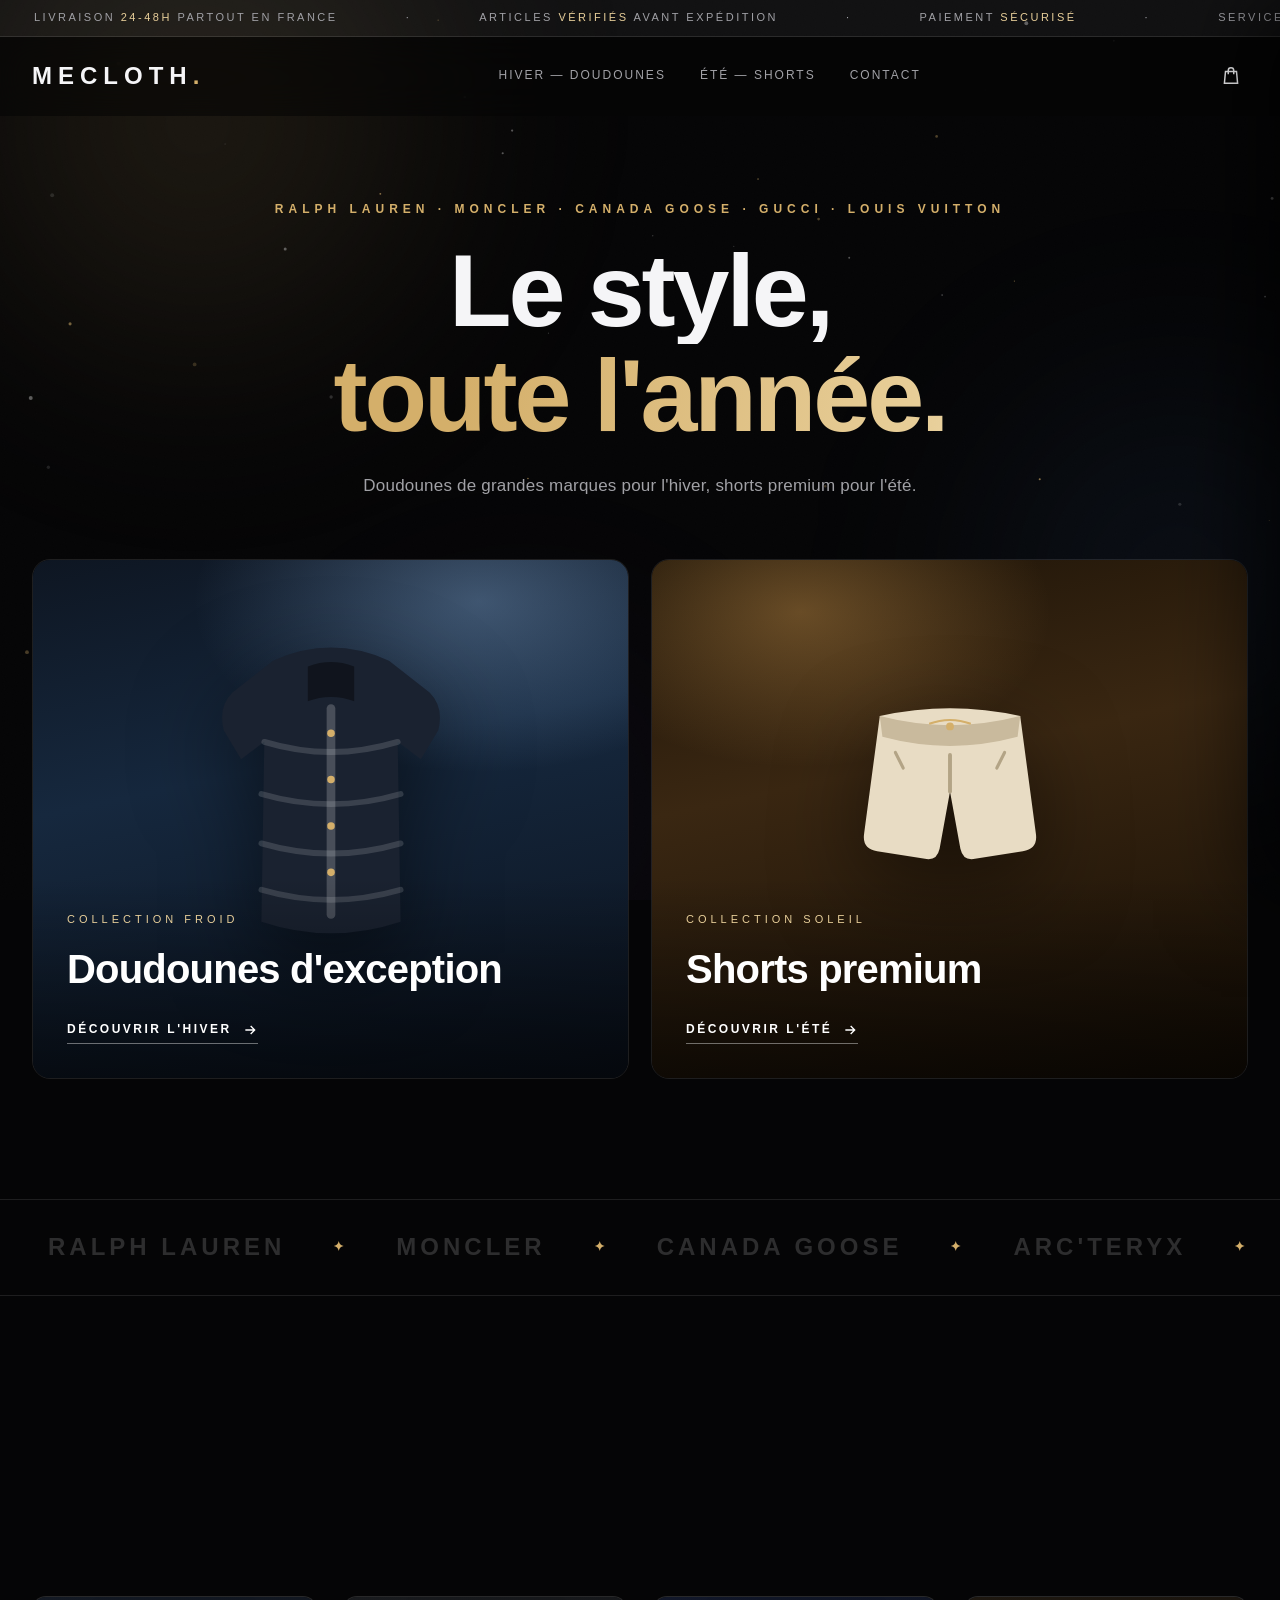
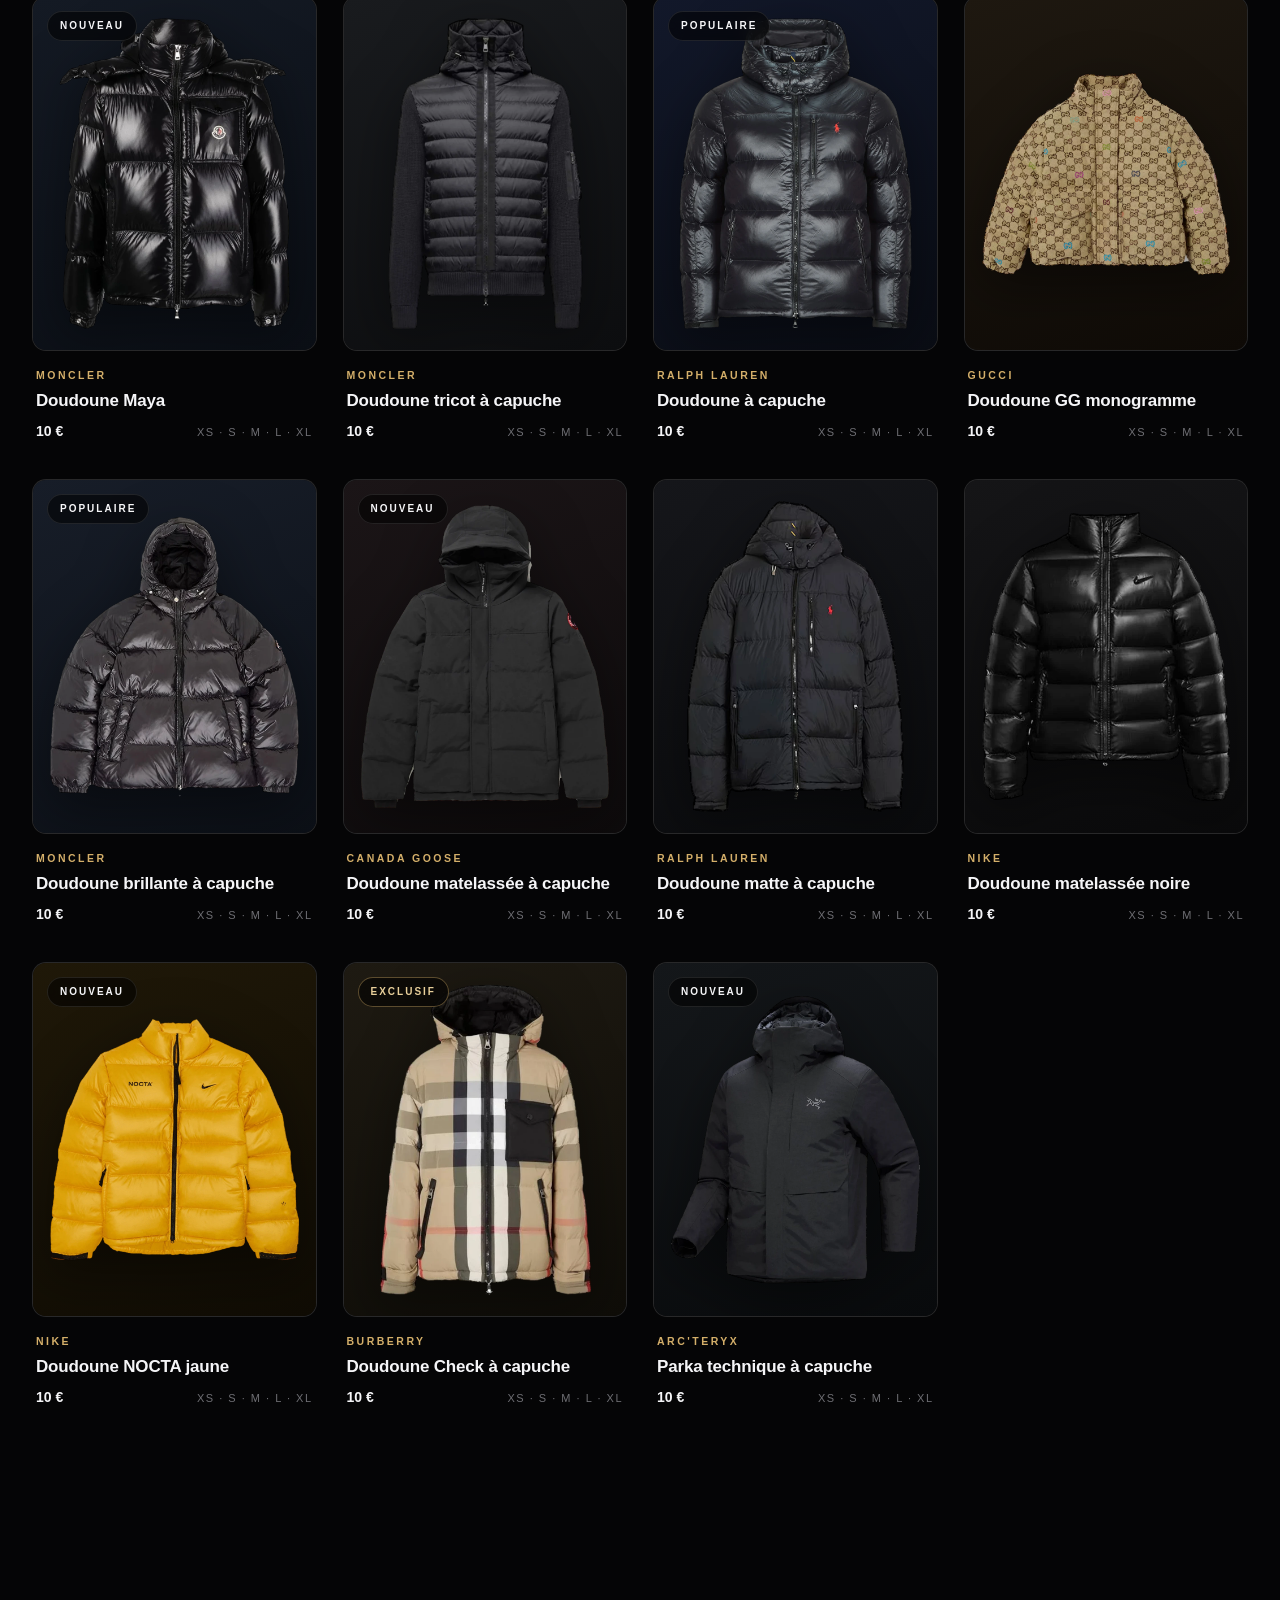
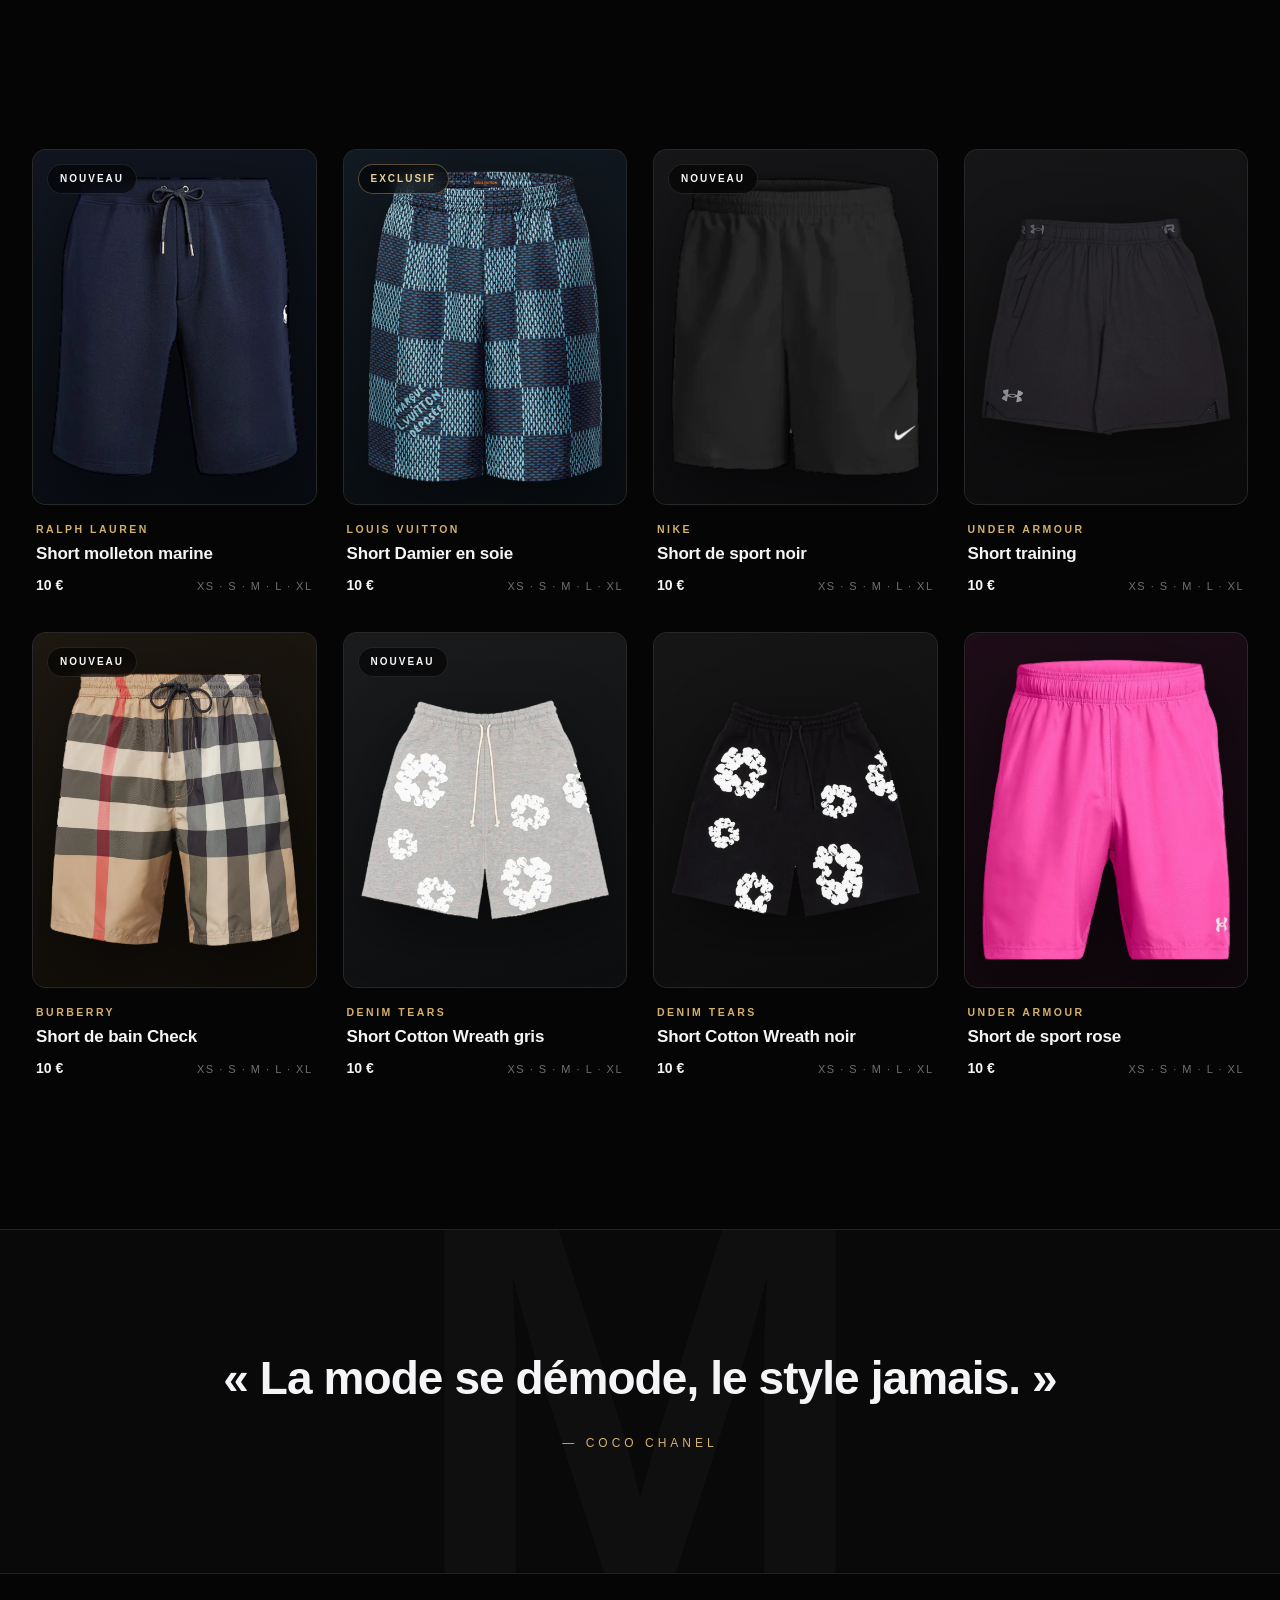
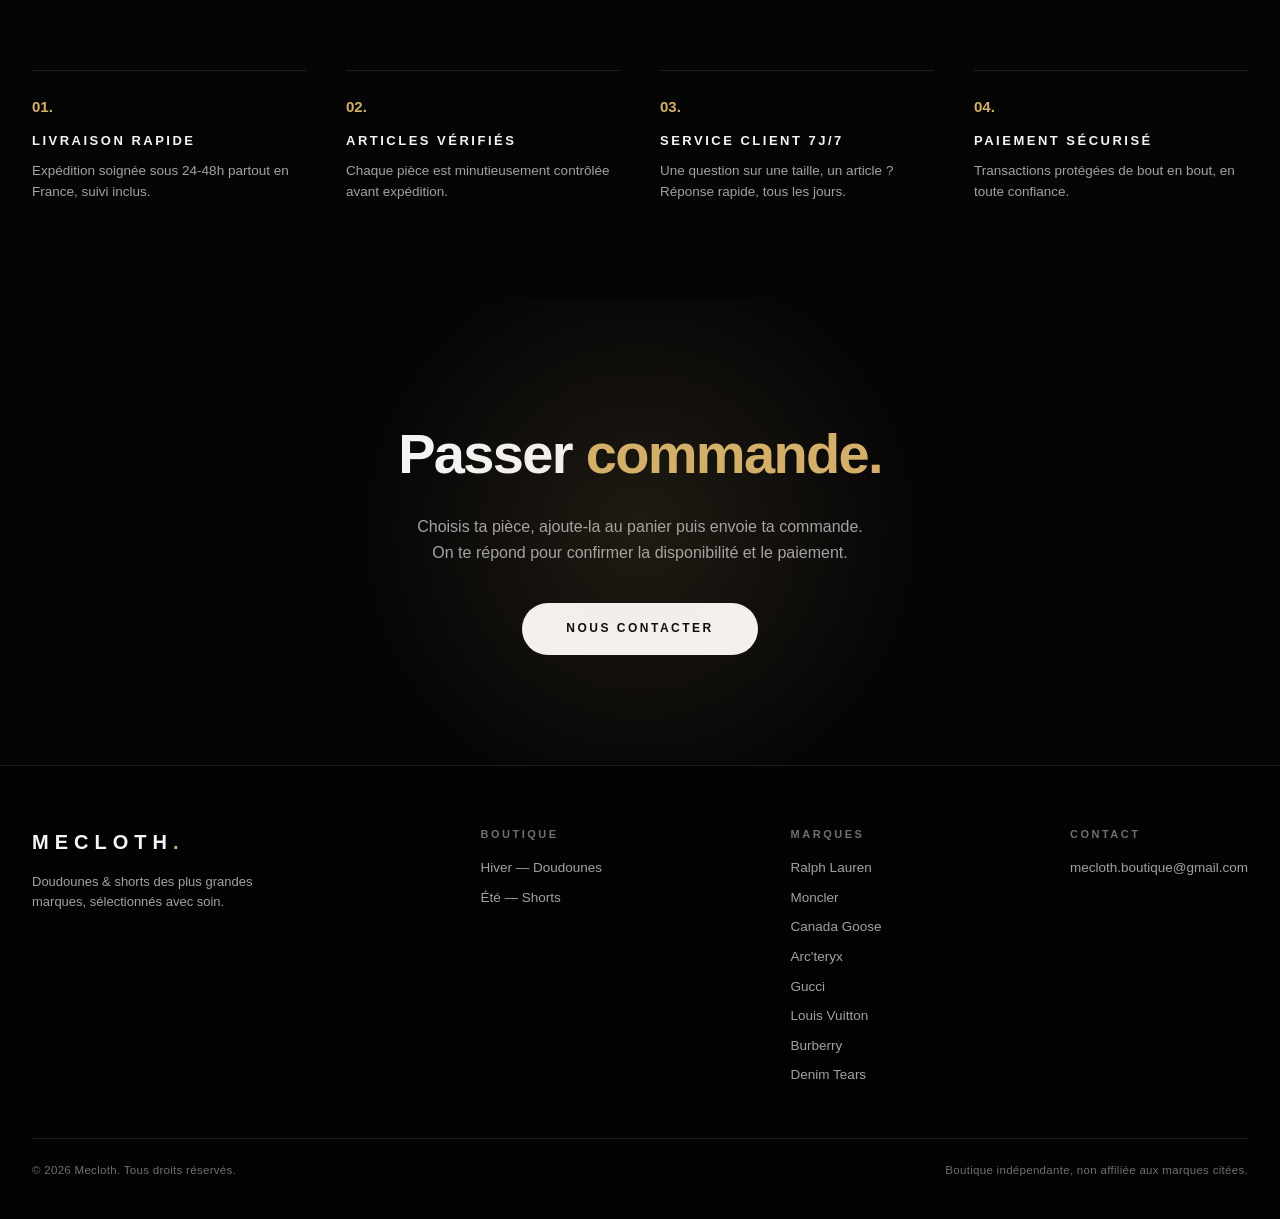
==== mecloth.html @ 47802453 "Ajoute mecloth.html : le site complet en un seul fichier Version autonome regroupant index.html, pro" ====
<!DOCTYPE html>
<html lang="fr">
<head>
<meta charset="UTF-8">
<meta name="viewport" content="width=device-width, initial-scale=1.0">
<title>MECLOTH — Doudounes &amp; Shorts de Marque</title>
<meta name="description" content="Doudounes de grandes marques pour l'hiver, shorts premium pour l'été. Pièces uniques, expédition sous 24-48h partout en France.">
<style>
:root {
  --fond: #050506;
  --carte: rgba(255,255,255,.045);
  --blanc: #f5f5f7;
  --gris: #a1a1a6;
  --gris-2: #6e6e73;
  --ligne: rgba(255,255,255,.1);
  --or: #d4af6a;
  --or-clair: #e8cf9a;
  --sans: -apple-system, BlinkMacSystemFont, 'SF Pro Display', 'SF Pro Text',
          'Helvetica Neue', 'Segoe UI', Roboto, Arial, sans-serif;
  --transition: cubic-bezier(.22,.61,.36,1);
}
* { margin: 0; padding: 0; box-sizing: border-box; }
html { scroll-behavior: smooth; }
body {
  font-family: var(--sans);
  background: var(--fond);
  color: var(--blanc);
  line-height: 1.6;
  overflow-x: hidden;
  -webkit-font-smoothing: antialiased;
}
::selection { background: var(--or); color: #000; }
img, svg { display: block; max-width: 100%; }
button { font-family: inherit; cursor: pointer; }

/* ============ FOND ANIMÉ ============ */
.fond-anime { position: fixed; inset: 0; z-index: 0; pointer-events: none; overflow: hidden; }
.orbe { position: absolute; border-radius: 50%; filter: blur(110px); opacity: .55; will-change: transform; }
.orbe-1 {
  width: 55vw; height: 55vw;
  background: radial-gradient(circle, rgba(212,175,106,.32), transparent 65%);
  top: -18vw; left: -12vw;
  animation: derive-1 26s ease-in-out infinite alternate;
}
.orbe-2 {
  width: 48vw; height: 48vw;
  background: radial-gradient(circle, rgba(106,165,255,.20), transparent 65%);
  top: 30%; right: -16vw;
  animation: derive-2 32s ease-in-out infinite alternate;
}
.orbe-3 {
  width: 42vw; height: 42vw;
  background: radial-gradient(circle, rgba(180,120,255,.15), transparent 65%);
  bottom: -14vw; left: 20%;
  animation: derive-3 38s ease-in-out infinite alternate;
}
@keyframes derive-1 { from { transform: translate(0,0) scale(1); }   to { transform: translate(14vw, 10vh) scale(1.18); } }
@keyframes derive-2 { from { transform: translate(0,0) scale(1.1); } to { transform: translate(-12vw,-12vh) scale(.92); } }
@keyframes derive-3 { from { transform: translate(0,0) scale(.95); } to { transform: translate(10vw,-10vh) scale(1.15); } }
#particules { position: absolute; inset: 0; width: 100%; height: 100%; }
.grain {
  position: fixed; inset: 0; z-index: 1; pointer-events: none; opacity: .5;
  background-image: url("data:image/svg+xml,%3Csvg xmlns='http://www.w3.org/2000/svg' width='120' height='120'%3E%3Cfilter id='n'%3E%3CfeTurbulence type='fractalNoise' baseFrequency='0.9' numOctaves='2'/%3E%3CfeColorMatrix values='0 0 0 0 1 0 0 0 0 1 0 0 0 0 1 0 0 0 0.03 0'/%3E%3C/filter%3E%3Crect width='120' height='120' filter='url(%23n)'/%3E%3C/svg%3E");
}
main, header, footer, .bandeau, .menu-mobile { position: relative; z-index: 2; }

/* ============ REVEAL ============ */
.reveal { opacity: 0; transform: translateY(36px); transition: opacity .9s var(--transition), transform .9s var(--transition); }
.reveal.visible { opacity: 1; transform: none; }
.reveal-delai-1 { transition-delay: .1s; }
.reveal-delai-2 { transition-delay: .2s; }
.reveal-delai-3 { transition-delay: .3s; }

/* ============ BANDEAU ============ */
.bandeau {
  background: rgba(255,255,255,.05); border-bottom: 1px solid var(--ligne);
  color: var(--gris); overflow: hidden; font-size: 11px;
  letter-spacing: 2.5px; text-transform: uppercase; padding: 9px 0;
}
.bandeau-piste { display: flex; width: max-content; animation: defile 28s linear infinite; }
.bandeau-piste span { padding: 0 34px; white-space: nowrap; }
.bandeau-piste span b { color: var(--or-clair); font-weight: 500; }
@keyframes defile { to { transform: translateX(-50%); } }

/* ============ HEADER ============ */
header {
  position: sticky; top: 0; z-index: 200;
  background: rgba(5,5,6,.6);
  backdrop-filter: blur(18px) saturate(1.4);
  -webkit-backdrop-filter: blur(18px) saturate(1.4);
  border-bottom: 1px solid transparent; transition: border-color .3s;
}
header.scrolle { border-color: var(--ligne); }
.header-inner {
  max-width: 1360px; margin: 0 auto; padding: 20px 32px;
  display: flex; align-items: center; justify-content: space-between; gap: 24px;
}
.logo {
  font-size: 24px; font-weight: 700; letter-spacing: 6px;
  text-transform: uppercase; text-decoration: none; color: var(--blanc);
}
.logo em { color: var(--or); font-style: normal; }
nav.principal { display: flex; gap: 34px; }
nav.principal a {
  text-decoration: none; color: var(--gris); font-size: 12px; font-weight: 500;
  letter-spacing: 2px; text-transform: uppercase; position: relative;
  padding: 4px 0; transition: color .3s;
}
nav.principal a:hover { color: var(--blanc); }
nav.principal a::after {
  content: ''; position: absolute; left: 0; bottom: 0; width: 100%; height: 1.5px;
  background: var(--or); transform: scaleX(0); transform-origin: right;
  transition: transform .35s var(--transition);
}
nav.principal a:hover::after { transform: scaleX(1); transform-origin: left; }
.header-actions { display: flex; align-items: center; gap: 18px; }
.btn-panier { background: none; border: none; position: relative; padding: 6px; display: flex; color: var(--blanc); }
.btn-panier svg { width: 22px; height: 22px; }
.badge-panier {
  position: absolute; top: -2px; right: -4px; background: var(--or); color: #000;
  font-size: 10px; font-weight: 700; min-width: 17px; height: 17px; border-radius: 50%;
  display: flex; align-items: center; justify-content: center;
  transform: scale(0); transition: transform .25s var(--transition);
}
.badge-panier.actif { transform: scale(1); }
.burger { display: none; background: none; border: none; width: 30px; height: 22px; position: relative; }
.burger span { position: absolute; left: 0; width: 100%; height: 2px; background: var(--blanc); transition: all .3s var(--transition); }
.burger span:nth-child(1) { top: 0; }
.burger span:nth-child(2) { top: 10px; }
.burger span:nth-child(3) { top: 20px; }
body.menu-ouvert .burger span:nth-child(1) { top: 10px; transform: rotate(45deg); }
body.menu-ouvert .burger span:nth-child(2) { opacity: 0; }
body.menu-ouvert .burger span:nth-child(3) { top: 10px; transform: rotate(-45deg); }

.menu-mobile {
  position: fixed; inset: 0; background: rgba(5,5,6,.96); backdrop-filter: blur(20px);
  z-index: 190; display: flex; flex-direction: column; align-items: center;
  justify-content: center; gap: 38px; opacity: 0; pointer-events: none; transition: opacity .35s;
}
body.menu-ouvert .menu-mobile { opacity: 1; pointer-events: auto; }
.menu-mobile a { font-size: 30px; font-weight: 700; letter-spacing: -.5px; text-decoration: none; color: var(--blanc); text-align: center; }
.menu-mobile a em {
  color: var(--or); font-style: normal; font-size: 12px; font-weight: 500;
  letter-spacing: 3px; text-transform: uppercase; display: block; margin-bottom: 6px;
}

/* ============ HERO ============ */
.hero { max-width: 1360px; margin: 0 auto; padding: 84px 32px 30px; }
.hero-titres { text-align: center; margin-bottom: 60px; }
.sur-titre { font-size: 12px; letter-spacing: 5px; text-transform: uppercase; color: var(--or); font-weight: 600; margin-bottom: 20px; }
.hero h1 { font-size: clamp(46px, 8vw, 104px); font-weight: 700; line-height: 1.02; letter-spacing: -.03em; }
.hero h1 .ligne { display: block; overflow: hidden; }
.hero h1 .ligne > span { display: inline-block; transform: translateY(110%); animation: monte 1s var(--transition) forwards; }
.hero h1 .ligne:nth-child(2) > span { animation-delay: .15s; }
.hero h1 i {
  font-style: normal;
  background: linear-gradient(100deg, var(--or) 10%, var(--or-clair) 45%, #fff 70%, var(--or) 95%);
  background-size: 220% auto; -webkit-background-clip: text; background-clip: text;
  color: transparent; animation: brillance 6s linear infinite;
}
@keyframes brillance { to { background-position: 220% center; } }
@keyframes monte { to { transform: none; } }
.hero-sous { margin-top: 24px; color: var(--gris); font-size: 17px; font-weight: 300; letter-spacing: .2px; }

.duo { display: grid; grid-template-columns: 1fr 1fr; gap: 22px; }
.panneau {
  position: relative; border-radius: 18px; overflow: hidden; min-height: 520px;
  display: flex; align-items: flex-end; text-decoration: none; isolation: isolate;
  border: 1px solid var(--ligne); cursor: pointer;
}
.panneau .fond { position: absolute; inset: 0; z-index: -1; transition: transform 1.1s var(--transition); }
.panneau:hover .fond { transform: scale(1.055); }
.panneau-hiver .fond {
  background: radial-gradient(ellipse 80% 55% at 75% 8%, rgba(150,190,235,.34), transparent 60%),
              linear-gradient(168deg, #0e1622 0%, #16283e 40%, #0a111c 100%);
}
.panneau-ete .fond {
  background: radial-gradient(ellipse 70% 50% at 25% 10%, rgba(255,190,100,.30), transparent 60%),
              linear-gradient(168deg, #1e1408 0%, #3a2712 40%, #140d05 100%);
}
.panneau-contenu { width: 100%; padding: 34px; background: linear-gradient(transparent, rgba(0,0,0,.55)); color: #fff; }
.panneau-contenu .saison-tag { font-size: 11px; letter-spacing: 4px; text-transform: uppercase; color: var(--or-clair); }
.panneau-contenu h2 { font-size: clamp(26px, 3.2vw, 40px); font-weight: 700; letter-spacing: -.02em; margin: 8px 0 14px; }
.panneau-contenu .lien {
  display: inline-flex; align-items: center; gap: 10px; font-size: 12px;
  letter-spacing: 2.5px; text-transform: uppercase; font-weight: 600;
  border-bottom: 1px solid rgba(255,255,255,.4); padding-bottom: 4px;
}
.panneau-contenu .lien svg { width: 16px; height: 16px; transition: transform .3s; }
.panneau:hover .lien svg { transform: translateX(6px); }
.visuel-panneau {
  position: absolute; top: 50%; left: 50%; transform: translate(-50%, -58%);
  width: min(60%, 290px); z-index: -1;
  filter: drop-shadow(0 30px 44px rgba(0,0,0,.5));
  transition: transform .9s var(--transition);
  animation: flotte 6s ease-in-out infinite alternate;
}
@keyframes flotte { from { margin-top: -8px; } to { margin-top: 8px; } }
.panneau:hover .visuel-panneau { transform: translate(-50%, -62%) rotate(-2deg); }

/* ============ MARQUEE ============ */
.marquee { border-top: 1px solid var(--ligne); border-bottom: 1px solid var(--ligne); margin: 90px 0 0; padding: 28px 0; overflow: hidden; }
.marquee-piste { display: flex; width: max-content; align-items: center; animation: defile 32s linear infinite; }
.marquee-piste span {
  font-size: 24px; font-weight: 600; letter-spacing: 4px; text-transform: uppercase;
  color: rgba(255,255,255,.16); padding: 0 48px; white-space: nowrap; transition: color .3s;
}
.marquee-piste:hover { animation-play-state: paused; }
.marquee-piste span:hover { color: var(--blanc); }
.marquee-piste .point { color: var(--or); padding: 0; font-size: 13px; }

/* ============ SECTIONS PRODUITS ============ */
section.boutique { max-width: 1360px; margin: 0 auto; padding: 100px 32px 40px; }
.entete-section { display: flex; align-items: flex-end; justify-content: space-between; flex-wrap: wrap; gap: 18px; margin-bottom: 20px; }
.entete-section .num { font-size: 12px; letter-spacing: 4px; color: var(--or); font-weight: 600; text-transform: uppercase; display: block; margin-bottom: 12px; }
.entete-section h2 { font-size: clamp(34px, 4.8vw, 60px); font-weight: 700; letter-spacing: -.03em; line-height: 1.05; }
.entete-section h2 i { font-style: normal; color: var(--or); }
.entete-section p { color: var(--gris); font-weight: 300; max-width: 380px; }

.filtres { display: flex; flex-wrap: wrap; gap: 8px; margin: 32px 0 40px; }
.filtres button {
  font-size: 11px; font-weight: 500; letter-spacing: 2px; text-transform: uppercase;
  padding: 10px 22px; background: transparent; border: 1px solid var(--ligne);
  border-radius: 100px; color: var(--gris); transition: all .25s var(--transition);
}
.filtres button:hover { border-color: rgba(255,255,255,.4); color: var(--blanc); }
.filtres button.actif { background: var(--blanc); border-color: var(--blanc); color: #000; }

.grille { display: grid; grid-template-columns: repeat(auto-fill, minmax(270px, 1fr)); gap: 36px 26px; }
.carte { opacity: 0; transform: translateY(28px); animation: apparait .7s var(--transition) forwards; }
@keyframes apparait { to { opacity: 1; transform: none; } }
.carte a { text-decoration: none; color: inherit; }
.carte-photo {
  position: relative; aspect-ratio: 4 / 5; border-radius: 14px; overflow: hidden;
  cursor: pointer; border: 1px solid var(--ligne); background: var(--carte);
  transition: border-color .3s, box-shadow .3s; display: block;
}
.carte:hover .carte-photo { border-color: rgba(212,175,106,.45); box-shadow: 0 24px 60px rgba(0,0,0,.5), 0 0 40px rgba(212,175,106,.07); }
.carte-photo .visuel { position: absolute; inset: 0; display: flex; align-items: center; justify-content: center; transition: transform .8s var(--transition); }
.carte:hover .carte-photo .visuel { transform: scale(1.06); }
.carte-photo .visuel svg { width: 58%; filter: drop-shadow(0 18px 30px rgba(0,0,0,.45)); }
.carte-photo img { position: absolute; inset: 0; width: 100%; height: 100%; object-fit: contain; filter: drop-shadow(0 18px 30px rgba(0,0,0,.45)); }
.badge {
  position: absolute; top: 14px; left: 14px; z-index: 2;
  background: rgba(0,0,0,.55); backdrop-filter: blur(8px); color: var(--blanc);
  font-size: 10px; font-weight: 600; letter-spacing: 2px; text-transform: uppercase;
  padding: 6px 12px; border-radius: 100px; border: 1px solid var(--ligne);
}
.badge.or { color: var(--or-clair); border-color: rgba(212,175,106,.4); }
.carte-ajout {
  position: absolute; left: 14px; right: 14px; bottom: 14px; z-index: 2; padding: 13px;
  background: rgba(245,245,247,.94); color: #000; border: none; border-radius: 10px;
  font-size: 11px; font-weight: 600; letter-spacing: 2px; text-transform: uppercase;
  opacity: 0; transform: translateY(10px); transition: all .35s var(--transition);
  backdrop-filter: blur(6px);
  /* Invisible = non cliquable, sinon il intercepte les clics destines a la photo. */
  pointer-events: none;
}
.carte:hover .carte-ajout { opacity: 1; transform: none; pointer-events: auto; }
.carte-ajout:hover { background: var(--or); }
.carte-infos { padding: 16px 4px 0; }
.carte-marque { font-size: 10.5px; font-weight: 600; letter-spacing: 2.5px; text-transform: uppercase; color: var(--or); }
.carte-nom { font-size: 17px; font-weight: 600; letter-spacing: -.01em; margin-top: 3px; }
.carte-bas { display: flex; align-items: baseline; justify-content: space-between; margin-top: 6px; }
.carte-prix { font-size: 14px; font-weight: 600; }
.carte-prix .demande { font-weight: 400; color: var(--gris); font-size: 12.5px; }
.carte-tailles { font-size: 11px; color: var(--gris-2); letter-spacing: 1.5px; }

/* ============ CITATION ============ */
.citation {
  margin-top: 110px; padding: 120px 32px; text-align: center; position: relative;
  overflow: hidden; border-top: 1px solid var(--ligne); border-bottom: 1px solid var(--ligne);
  background: rgba(255,255,255,.02);
}
.citation::before {
  content: 'M'; position: absolute; font-size: 560px; font-weight: 700; line-height: 1;
  color: rgba(255,255,255,.025); top: 50%; left: 50%; transform: translate(-50%, -50%); pointer-events: none;
}
.citation blockquote { font-size: clamp(26px, 4vw, 46px); font-weight: 600; letter-spacing: -.02em; max-width: 860px; margin: 0 auto; line-height: 1.25; }
.citation .auteur { margin-top: 26px; font-size: 12px; letter-spacing: 4px; text-transform: uppercase; color: var(--or); }

/* ============ AVANTAGES ============ */
.avantages { max-width: 1360px; margin: 0 auto; padding: 96px 32px; display: grid; grid-template-columns: repeat(auto-fit, minmax(230px, 1fr)); gap: 40px; }
.avantage { border-top: 1px solid var(--ligne); padding-top: 24px; }
.avantage .num { color: var(--or); font-size: 15px; font-weight: 600; }
.avantage h3 { font-size: 13px; font-weight: 600; letter-spacing: 2.5px; text-transform: uppercase; margin: 12px 0 8px; }
.avantage p { font-size: 13.5px; color: var(--gris); font-weight: 300; }

/* ============ CONTACT ============ */
.contact { padding: 110px 32px; text-align: center; position: relative; overflow: hidden; }
.contact::before {
  content: ''; position: absolute; width: 640px; height: 640px; border-radius: 50%;
  background: radial-gradient(circle, rgba(212,175,106,.13), transparent 65%);
  top: 50%; left: 50%; transform: translate(-50%, -50%); pointer-events: none;
}
.contact h2 { font-size: clamp(32px, 4.6vw, 56px); font-weight: 700; letter-spacing: -.03em; }
.contact h2 i { font-style: normal; color: var(--or); }
.contact p { color: var(--gris); margin: 16px auto 38px; max-width: 460px; font-weight: 300; }
.btn {
  display: inline-block; padding: 16px 44px; font-size: 12px; font-weight: 600;
  letter-spacing: 2.5px; text-transform: uppercase; text-decoration: none;
  border: none; border-radius: 100px; background: var(--blanc); color: #000;
  transition: all .3s var(--transition); cursor: pointer;
}
.btn:hover { background: var(--or); transform: translateY(-2px); box-shadow: 0 14px 34px rgba(212,175,106,.25); }

/* ============ FOOTER ============ */
footer { border-top: 1px solid var(--ligne); padding: 60px 32px 40px; background: rgba(0,0,0,.35); }
.footer-inner { max-width: 1360px; margin: 0 auto; display: flex; flex-wrap: wrap; justify-content: space-between; gap: 30px; align-items: flex-start; }
.footer-inner .logo { font-size: 20px; }
.footer-col h4 { font-size: 11px; letter-spacing: 2.5px; text-transform: uppercase; color: var(--gris-2); margin-bottom: 14px; font-weight: 600; }
.footer-col a { display: block; color: var(--gris); text-decoration: none; font-size: 13.5px; margin-bottom: 8px; font-weight: 300; transition: color .25s; cursor: pointer; }
.footer-col a:hover { color: var(--or-clair); }
.footer-bas {
  max-width: 1360px; margin: 44px auto 0; padding-top: 22px; border-top: 1px solid var(--ligne);
  display: flex; flex-wrap: wrap; justify-content: space-between; gap: 10px;
  font-size: 11.5px; color: var(--gris-2); letter-spacing: .3px;
}

/* ============ PANIER ============ */
.voile { position: fixed; inset: 0; background: rgba(0,0,0,.6); z-index: 400; opacity: 0; pointer-events: none; transition: opacity .35s; }
body.panier-ouvert .voile { opacity: 1; pointer-events: auto; }
.panier {
  position: fixed; top: 0; right: 0; width: min(420px, 100vw); height: 100%;
  background: #0c0c0e; border-left: 1px solid var(--ligne); z-index: 401;
  display: flex; flex-direction: column; transform: translateX(100%);
  transition: transform .45s var(--transition); box-shadow: -30px 0 80px rgba(0,0,0,.6);
}
body.panier-ouvert .panier { transform: none; }
.panier-tete { display: flex; align-items: center; justify-content: space-between; padding: 24px 26px; border-bottom: 1px solid var(--ligne); }
.panier-tete h3 { font-size: 20px; font-weight: 700; letter-spacing: -.01em; }
.panier-tete button { background: none; border: none; font-size: 26px; line-height: 1; color: var(--gris); }
.panier-corps { flex: 1; overflow-y: auto; padding: 20px 26px; }
.panier-vide { text-align: center; color: var(--gris); padding: 60px 0; font-weight: 300; }
.ligne-panier { display: flex; gap: 14px; padding: 14px 0; border-bottom: 1px solid var(--ligne); }
.ligne-panier .mini { width: 64px; height: 80px; border-radius: 8px; flex-shrink: 0; display: flex; align-items: center; justify-content: center; overflow: hidden; border: 1px solid var(--ligne); }
.ligne-panier .mini svg { width: 60%; }
.ligne-panier .mini img { width: 100%; height: 100%; object-fit: contain; }
.ligne-panier .det { flex: 1; }
.ligne-panier .det .m { font-size: 10px; letter-spacing: 2px; text-transform: uppercase; color: var(--or); font-weight: 600; }
.ligne-panier .det .n { font-size: 14.5px; font-weight: 600; }
.ligne-panier .det .p { font-size: 13px; margin-top: 4px; color: var(--gris); }
.ligne-panier .det .t { font-size: 11.5px; color: var(--gris-2); margin-top: 2px; letter-spacing: .5px; }
.ligne-panier .suppr { background: none; border: none; color: var(--gris-2); font-size: 18px; align-self: flex-start; }
.ligne-panier .suppr:hover { color: var(--blanc); }
.panier-pied { border-top: 1px solid var(--ligne); padding: 20px 26px 26px; }
.panier-total { display: flex; justify-content: space-between; font-size: 14px; font-weight: 600; margin-bottom: 6px; }
.panier-note { font-size: 11.5px; color: var(--gris-2); margin-bottom: 16px; }
.panier-pied .btn { width: 100%; text-align: center; border-radius: 12px; }

.toast {
  position: fixed; bottom: 28px; left: 50%; transform: translate(-50%, 80px);
  background: var(--blanc); color: #000; font-size: 12.5px; font-weight: 500;
  letter-spacing: .5px; padding: 13px 26px; border-radius: 100px; z-index: 500;
  opacity: 0; transition: all .4s var(--transition); pointer-events: none;
  box-shadow: 0 16px 44px rgba(0,0,0,.5);
}
.toast.actif { opacity: 1; transform: translate(-50%, 0); }

.haut {
  position: fixed; bottom: 26px; right: 26px; width: 46px; height: 46px; border-radius: 50%;
  background: rgba(255,255,255,.06); border: 1px solid var(--ligne); backdrop-filter: blur(10px);
  color: var(--blanc); z-index: 150; display: flex; align-items: center; justify-content: center;
  opacity: 0; pointer-events: none; transition: all .3s;
}
.haut.actif { opacity: 1; pointer-events: auto; }
.haut:hover { background: var(--blanc); color: #000; }
.haut svg { width: 18px; height: 18px; }

/* ============ FICHE PRODUIT ============ */
.fiche { max-width: 1360px; margin: 0 auto; padding: 40px 32px 80px; }
.fil { font-size: 12px; letter-spacing: 1px; color: var(--gris-2); margin-bottom: 34px; }
.fil a { color: var(--gris); text-decoration: none; transition: color .25s; cursor: pointer; }
.fil a:hover { color: var(--or-clair); }
.fil .sep { padding: 0 10px; color: var(--gris-2); }
.fiche-grille { display: grid; grid-template-columns: minmax(0, 1.05fr) minmax(0, 1fr); gap: 64px; align-items: start; }
.galerie { position: sticky; top: 110px; }
.image-principale { position: relative; aspect-ratio: 4 / 5; border-radius: 18px; overflow: hidden; border: 1px solid var(--ligne); background: var(--carte); }
.image-principale .visuel { position: absolute; inset: 0; display: flex; align-items: center; justify-content: center; }
.image-principale .visuel svg { width: 56%; filter: drop-shadow(0 24px 44px rgba(0,0,0,.5)); animation: flotte 6s ease-in-out infinite alternate; }
.image-principale img { position: absolute; inset: 0; width: 100%; height: 100%; object-fit: contain; filter: drop-shadow(0 24px 44px rgba(0,0,0,.5)); }
.image-principale .badge { top: 18px; left: 18px; }

.fiche-infos .marque-fiche { font-size: 12px; font-weight: 600; letter-spacing: 3px; text-transform: uppercase; color: var(--or); }
.fiche-infos h1 { font-size: clamp(30px, 4vw, 46px); font-weight: 700; letter-spacing: -.02em; line-height: 1.1; margin: 8px 0 14px; }
.prix-fiche { font-size: 22px; font-weight: 600; }
.prix-fiche .demande { font-size: 16px; font-weight: 400; color: var(--gris); }
.fiche-desc { color: var(--gris); font-weight: 300; font-size: 15px; margin: 22px 0 30px; max-width: 480px; }
.choix-titre { display: flex; justify-content: space-between; align-items: baseline; font-size: 12px; font-weight: 600; letter-spacing: 2px; text-transform: uppercase; margin-bottom: 12px; }
.choix-titre .valeur { color: var(--gris); font-weight: 400; letter-spacing: .5px; text-transform: none; }
.tailles-pills { display: flex; flex-wrap: wrap; gap: 10px; margin-bottom: 28px; }
.tailles-pills button {
  min-width: 52px; padding: 12px 16px; background: transparent; border: 1px solid var(--ligne);
  border-radius: 12px; color: var(--gris); font-size: 13px; font-weight: 600;
  transition: all .25s var(--transition);
}
.tailles-pills button:hover { border-color: rgba(255,255,255,.45); color: var(--blanc); }
.tailles-pills button.actif { background: var(--blanc); border-color: var(--blanc); color: #000; }
.achat-ligne { display: flex; gap: 14px; align-items: stretch; margin-bottom: 14px; }
.btn-large {
  flex: 1; padding: 17px 20px; font-size: 12.5px; font-weight: 600; letter-spacing: 2.5px;
  text-transform: uppercase; border: none; border-radius: 14px; background: var(--blanc);
  color: #000; transition: all .3s var(--transition);
}
.btn-large:hover { background: var(--or); transform: translateY(-1px); box-shadow: 0 14px 34px rgba(212,175,106,.25); }
.btn-secondaire {
  display: block; width: 100%; text-align: center; padding: 15px 20px; font-size: 12px;
  font-weight: 600; letter-spacing: 2.5px; text-transform: uppercase; text-decoration: none;
  border: 1px solid var(--ligne); border-radius: 14px; background: transparent;
  color: var(--blanc); transition: all .3s var(--transition); cursor: pointer;
}
.btn-secondaire:hover { border-color: var(--or); color: var(--or-clair); }
.rassurance { list-style: none; margin: 30px 0 34px; display: grid; gap: 10px; }
.rassurance li { display: flex; align-items: center; gap: 12px; font-size: 13px; color: var(--gris); font-weight: 300; }
.rassurance svg { width: 16px; height: 16px; color: var(--or); flex-shrink: 0; }
.accordeons details { border-top: 1px solid var(--ligne); }
.accordeons details:last-child { border-bottom: 1px solid var(--ligne); }
.accordeons summary {
  list-style: none; cursor: pointer; padding: 18px 0; font-size: 12.5px; font-weight: 600;
  letter-spacing: 2px; text-transform: uppercase; display: flex; justify-content: space-between; align-items: center;
}
.accordeons summary::-webkit-details-marker { display: none; }
.accordeons summary::after { content: '+'; font-size: 18px; font-weight: 400; color: var(--gris); transition: transform .3s; }
.accordeons details[open] summary::after { transform: rotate(45deg); }
.accordeons .contenu { padding: 0 0 20px; font-size: 14px; color: var(--gris); font-weight: 300; max-width: 480px; }
.relies { margin-top: 90px; }
.relies h2 { font-size: clamp(24px, 3vw, 34px); font-weight: 700; letter-spacing: -.02em; margin-bottom: 34px; }
.relies h2 i { font-style: normal; color: var(--or); }

/* ============ VUES ============ */
.vue { display: none; }
.vue.active { display: block; }

@media (max-width: 960px) {
  .fiche-grille { grid-template-columns: 1fr; gap: 40px; }
  .galerie { position: static; }
}
@media (max-width: 860px) {
  nav.principal { display: none; }
  .burger { display: block; }
  .duo { grid-template-columns: 1fr; }
  .panneau { min-height: 380px; }
  section.boutique { padding: 64px 20px 30px; }
  .hero { padding: 50px 20px 20px; }
  .header-inner { padding: 16px 20px; }
  .avantages { padding: 60px 20px; }
  .fiche { padding: 28px 20px 60px; }
  .orbe { filter: blur(70px); }
}
@media (prefers-reduced-motion: reduce) {
  .orbe, .visuel-panneau, .bandeau-piste, .marquee-piste, .image-principale .visuel svg { animation: none !important; }
}
</style>
</head>
<body>

<!-- Fond animé -->
<div class="fond-anime" aria-hidden="true">
  <div class="orbe orbe-1"></div>
  <div class="orbe orbe-2"></div>
  <div class="orbe orbe-3"></div>
  <canvas id="particules"></canvas>
</div>
<div class="grain" aria-hidden="true"></div>

<!-- Bandeau défilant -->
<div class="bandeau">
  <div class="bandeau-piste" aria-hidden="true">
    <span>Livraison <b>24-48h</b> partout en France</span><span>·</span>
    <span>Articles <b>vérifiés</b> avant expédition</span><span>·</span>
    <span>Paiement <b>sécurisé</b></span><span>·</span>
    <span>Service client <b>7j/7</b></span><span>·</span>
    <span>Livraison <b>24-48h</b> partout en France</span><span>·</span>
    <span>Articles <b>vérifiés</b> avant expédition</span><span>·</span>
    <span>Paiement <b>sécurisé</b></span><span>·</span>
    <span>Service client <b>7j/7</b></span><span>·</span>
  </div>
</div>

<header id="header">
  <div class="header-inner">
    <a href="#" class="logo" data-vue="accueil">Mecloth<em>.</em></a>
    <nav class="principal">
      <a href="#hiver">Hiver — Doudounes</a>
      <a href="#ete">Été — Shorts</a>
      <a href="#contact">Contact</a>
    </nav>
    <div class="header-actions">
      <button class="btn-panier" id="ouvre-panier" aria-label="Panier">
        <svg viewBox="0 0 24 24" fill="none" stroke="currentColor" stroke-width="1.6">
          <path d="M6 7h12l1.2 13H4.8L6 7z"/><path d="M9 10V6a3 3 0 0 1 6 0v4"/>
        </svg>
        <span class="badge-panier" id="badge-panier">0</span>
      </button>
      <button class="burger" id="burger" aria-label="Menu"><span></span><span></span><span></span></button>
    </div>
  </div>
</header>

<div class="menu-mobile" id="menu-mobile">
  <a href="#hiver"><em>Collection froid</em>Hiver — Doudounes</a>
  <a href="#ete"><em>Collection soleil</em>Été — Shorts</a>
  <a href="#contact"><em>Une question ?</em>Contact</a>
</div>

<main>

<!-- ================= VUE ACCUEIL ================= -->
<div class="vue active" id="vue-accueil">

  <div class="hero">
    <div class="hero-titres">
      <div class="sur-titre">Ralph Lauren · Moncler · Canada Goose · Gucci · Louis Vuitton</div>
      <h1>
        <span class="ligne"><span>Le style,</span></span>
        <span class="ligne"><span><i>toute l'année.</i></span></span>
      </h1>
      <p class="hero-sous">Doudounes de grandes marques pour l'hiver, shorts premium pour l'été.</p>
    </div>

    <div class="duo">
      <a href="#hiver" class="panneau panneau-hiver reveal">
        <div class="fond"></div>
        <svg class="visuel-panneau" viewBox="0 0 200 240" xmlns="http://www.w3.org/2000/svg">
          <path d="M60 30 Q100 12 140 30 L168 52 Q178 62 174 78 L162 98 146 86 148 210 Q100 226 52 210 L54 86 38 98 26 78 Q22 62 32 52 Z" fill="#1a2230"/>
          <path d="M54 86 Q100 100 146 86 M52 122 Q100 136 148 122 M52 156 Q100 170 148 156 M52 188 Q100 202 148 188" stroke="rgba(255,255,255,.14)" stroke-width="4" fill="none" stroke-linecap="round"/>
          <path d="M84 34 Q100 28 116 34 L116 58 Q100 52 84 58 Z" fill="rgba(0,0,0,.4)"/>
          <rect x="97" y="60" width="6" height="148" rx="3" fill="rgba(255,255,255,.2)"/>
          <circle cx="100" cy="80" r="2.6" fill="#d4af6a"/><circle cx="100" cy="112" r="2.6" fill="#d4af6a"/><circle cx="100" cy="144" r="2.6" fill="#d4af6a"/><circle cx="100" cy="176" r="2.6" fill="#d4af6a"/>
        </svg>
        <div class="panneau-contenu">
          <div class="saison-tag">Collection froid</div>
          <h2>Doudounes d'exception</h2>
          <span class="lien">Découvrir l'hiver
            <svg viewBox="0 0 24 24" fill="none" stroke="currentColor" stroke-width="2"><path d="M5 12h14M13 6l6 6-6 6"/></svg>
          </span>
        </div>
      </a>

      <a href="#ete" class="panneau panneau-ete reveal reveal-delai-1">
        <div class="fond"></div>
        <svg class="visuel-panneau" viewBox="0 0 200 240" xmlns="http://www.w3.org/2000/svg" style="width:min(54%,260px)">
          <path d="M46 60 Q100 48 154 60 L166 150 Q168 162 156 164 L118 170 Q110 171 108 162 L100 118 92 162 Q90 171 82 170 L44 164 Q32 162 34 150 Z" fill="#e8dcc4"/>
          <path d="M46 60 Q100 74 154 60 L152 76 Q100 90 48 76 Z" fill="#c9ba9d"/>
          <path d="M100 90 L100 118" stroke="#b3a486" stroke-width="3" stroke-linecap="round"/>
          <path d="M58 88 L64 100 M142 88 L136 100" stroke="#b3a486" stroke-width="2.4" stroke-linecap="round"/>
          <circle cx="100" cy="68" r="3" fill="#d4af6a"/>
          <path d="M84 66 Q100 60 116 66" stroke="#d4af6a" stroke-width="1.6" fill="none"/>
        </svg>
        <div class="panneau-contenu">
          <div class="saison-tag">Collection soleil</div>
          <h2>Shorts premium</h2>
          <span class="lien">Découvrir l'été
            <svg viewBox="0 0 24 24" fill="none" stroke="currentColor" stroke-width="2"><path d="M5 12h14M13 6l6 6-6 6"/></svg>
          </span>
        </div>
      </a>
    </div>
  </div>

  <div class="marquee">
    <div class="marquee-piste" aria-hidden="true">
      <span>Ralph Lauren</span><span class="point">✦</span>
      <span>Moncler</span><span class="point">✦</span>
      <span>Canada Goose</span><span class="point">✦</span>
      <span>Arc'teryx</span><span class="point">✦</span>
      <span>Gucci</span><span class="point">✦</span>
      <span>Louis Vuitton</span><span class="point">✦</span>
      <span>Burberry</span><span class="point">✦</span>
      <span>Denim Tears</span><span class="point">✦</span>
      <span>Nike</span><span class="point">✦</span>
      <span>Under Armour</span><span class="point">✦</span>
      <span>Ralph Lauren</span><span class="point">✦</span>
      <span>Moncler</span><span class="point">✦</span>
      <span>Canada Goose</span><span class="point">✦</span>
      <span>Arc'teryx</span><span class="point">✦</span>
      <span>Gucci</span><span class="point">✦</span>
      <span>Louis Vuitton</span><span class="point">✦</span>
      <span>Burberry</span><span class="point">✦</span>
      <span>Denim Tears</span><span class="point">✦</span>
      <span>Nike</span><span class="point">✦</span>
      <span>Under Armour</span><span class="point">✦</span>
    </div>
  </div>

  <section class="boutique" id="hiver">
    <div class="entete-section reveal">
      <div>
        <span class="num">01 — Collection froid</span>
        <h2>Hiver, <i>doudounes.</i></h2>
      </div>
      <p>Une sélection pointue de doudounes et vestes matelassées des plus grandes maisons.</p>
    </div>
    <div class="filtres reveal" data-saison="hiver"></div>
    <div class="grille" id="grille-hiver"></div>
  </section>

  <section class="boutique" id="ete">
    <div class="entete-section reveal">
      <div>
        <span class="num">02 — Collection soleil</span>
        <h2>Été, <i>shorts.</i></h2>
      </div>
      <p>Shorts molleton, sport et maillots premium pour la belle saison.</p>
    </div>
    <div class="filtres reveal" data-saison="ete"></div>
    <div class="grille" id="grille-ete"></div>
  </section>

  <div class="citation reveal">
    <blockquote>« La mode se démode, le style jamais. »</blockquote>
    <div class="auteur">— Coco Chanel</div>
  </div>

  <div class="avantages">
    <div class="avantage reveal">
      <div class="num">01.</div>
      <h3>Livraison rapide</h3>
      <p>Expédition soignée sous 24-48h partout en France, suivi inclus.</p>
    </div>
    <div class="avantage reveal reveal-delai-1">
      <div class="num">02.</div>
      <h3>Articles vérifiés</h3>
      <p>Chaque pièce est minutieusement contrôlée avant expédition.</p>
    </div>
    <div class="avantage reveal reveal-delai-2">
      <div class="num">03.</div>
      <h3>Service client 7j/7</h3>
      <p>Une question sur une taille, un article ? Réponse rapide, tous les jours.</p>
    </div>
    <div class="avantage reveal reveal-delai-3">
      <div class="num">04.</div>
      <h3>Paiement sécurisé</h3>
      <p>Transactions protégées de bout en bout, en toute confiance.</p>
    </div>
  </div>

  <section class="contact" id="contact">
    <h2 class="reveal">Passer <i>commande.</i></h2>
    <p class="reveal reveal-delai-1">Choisis ta pièce, ajoute-la au panier puis envoie ta commande. On te répond pour confirmer la disponibilité et le paiement.</p>
    <a href="mailto:mecloth.boutique@gmail.com" class="btn reveal reveal-delai-2">Nous contacter</a>
  </section>

</div>

<!-- ================= VUE FICHE PRODUIT ================= -->
<div class="vue" id="vue-produit">
  <div class="fiche" id="fiche"></div>
</div>

</main>

<footer>
  <div class="footer-inner">
    <div>
      <a href="#" class="logo" data-vue="accueil">Mecloth<em>.</em></a>
      <p style="color:var(--gris);font-size:13px;font-weight:300;max-width:260px;margin-top:14px;">
        Doudounes &amp; shorts des plus grandes marques, sélectionnés avec soin.
      </p>
    </div>
    <div class="footer-col">
      <h4>Boutique</h4>
      <a href="#hiver">Hiver — Doudounes</a>
      <a href="#ete">Été — Shorts</a>
    </div>
    <div class="footer-col">
      <h4>Marques</h4>
      <a href="#hiver">Ralph Lauren</a>
      <a href="#hiver">Moncler</a>
      <a href="#hiver">Canada Goose</a>
      <a href="#hiver">Arc'teryx</a>
      <a href="#hiver">Gucci</a>
      <a href="#ete">Louis Vuitton</a>
      <a href="#ete">Burberry</a>
      <a href="#ete">Denim Tears</a>
    </div>
    <div class="footer-col">
      <h4>Contact</h4>
      <a href="mailto:mecloth.boutique@gmail.com">mecloth.boutique@gmail.com</a>
    </div>
  </div>
  <div class="footer-bas">
    <span>© 2026 Mecloth. Tous droits réservés.</span>
    <span>Boutique indépendante, non affiliée aux marques citées.</span>
  </div>
</footer>

<!-- Panier -->
<div class="voile" id="voile"></div>
<aside class="panier" id="panier">
  <div class="panier-tete">
    <h3>Ton panier</h3>
    <button id="ferme-panier" aria-label="Fermer">×</button>
  </div>
  <div class="panier-corps" id="panier-corps"></div>
  <div class="panier-pied">
    <div class="panier-total"><span>Total</span><span id="panier-total">0 €</span></div>
    <div class="panier-note">Déstockage : pièces uniques, une seule par commande.</div>
    <a href="#" class="btn" id="commander">Envoyer ma commande</a>
  </div>
</aside>

<div class="toast" id="toast">Ajouté au panier ✓</div>

<button class="haut" id="haut" aria-label="Retour en haut">
  <svg viewBox="0 0 24 24" fill="none" stroke="currentColor" stroke-width="2"><path d="M12 19V5M5 12l7-7 7 7"/></svg>
</button>

<script>
/* =========================================================
   1. CATALOGUE — modifie tes articles ici
   prix : un nombre, ou null pour "Prix sur demande"
   photo: chemin de l'image (dossier images/), ou null pour un visuel stylisé
   ========================================================= */
var CONTACT = 'mecloth.boutique@gmail.com';

var PRODUITS = [
  /* ---------- HIVER : DOUDOUNES ---------- */
  { id: 1,  saison: 'hiver', marque: 'Moncler',       nom: 'Doudoune Maya',                 prix: 10, tailles: 'XS · S · M · L · XL', badge: 'Nouveau',   teinte: '#1a2230', fond: 'linear-gradient(160deg,#141a24,#0b0f16)', photo: 'images/moncler-maya.webp',
    desc: "L'iconique doudoune Maya de Moncler. Garnissage duvet haute qualité, finition brillante et coupe ajustée : la référence absolue pour affronter l'hiver avec style." },
  { id: 2,  saison: 'hiver', marque: 'Moncler',       nom: 'Doudoune tricot à capuche',     prix: 10, tailles: 'XS · S · M · L · XL', badge: null,        teinte: '#3d434c', fond: 'linear-gradient(160deg,#191b1e,#0d0e10)', photo: 'images/moncler-tricot.webp',
    desc: "Doudoune Moncler bi-matière : buste matelassé en duvet et manches en maille tricotée, avec capuche et poche zippée sur la manche. Le compromis parfait entre chaleur et allure." },
  { id: 3,  saison: 'hiver', marque: 'Ralph Lauren',  nom: 'Doudoune à capuche',            prix: 10, tailles: 'XS · S · M · L · XL', badge: 'Populaire', teinte: '#1d2b4f', fond: 'linear-gradient(160deg,#12182a,#0a0d15)', photo: 'images/ralph-lauren-capuche.webp',
    desc: "Doudoune à capuche Ralph Lauren avec logo poney brodé. Chaleur, confort et élégance classique américaine, idéale pour tous les jours." },
  { id: 4,  saison: 'hiver', marque: 'Gucci',         nom: 'Doudoune GG monogramme',        prix: 10, tailles: 'XS · S · M · L · XL', badge: null,        teinte: '#c4a874', fond: 'linear-gradient(160deg,#1e1810,#0f0b07)', photo: 'images/gucci-matelassee.webp',
    desc: "Doudoune Gucci en toile GG monogramme beige, rehaussée de motifs colorés dispersés. Col montant et volume généreux : la pièce statement de la maison italienne." },
  { id: 15, saison: 'hiver', marque: 'Moncler',       nom: 'Doudoune brillante à capuche',  prix: 10, tailles: 'XS · S · M · L · XL', badge: 'Populaire', teinte: '#171d28', fond: 'linear-gradient(160deg,#171d28,#0c1017)', photo: 'images/moncler-brillante.webp',
    desc: "Doudoune Moncler en nylon laqué brillant, capuche ajustable et écusson signature sur la manche. Volume généreux, duvet chaud : la pièce d'hiver qui se remarque." },
  { id: 16, saison: 'hiver', marque: 'Canada Goose',  nom: 'Doudoune matelassée à capuche', prix: 10, tailles: 'XS · S · M · L · XL', badge: 'Nouveau',   teinte: '#232326', fond: 'linear-gradient(160deg,#1b1517,#0e0b0c)', photo: 'images/canada-goose-capuche.webp',
    desc: "Doudoune Canada Goose en tissu technique mat, capuche doublée et écusson Arctic Program sur la manche. Conçue pour le grand froid, coupe sobre et intemporelle." },
  { id: 20, saison: 'hiver', marque: 'Ralph Lauren',  nom: 'Doudoune matte à capuche',      prix: 10, tailles: 'XS · S · M · L · XL', badge: null,        teinte: '#1e1e22', fond: 'linear-gradient(160deg,#15161a,#0a0b0d)', photo: 'images/ralph-lauren-doudoune-2.webp',
    desc: "Doudoune Ralph Lauren en nylon mat, capuche ajustable et poney brodé sur la poitrine. Plus sobre que la version brillante : le duvet chaud, l'allure discrète." },
  { id: 21, saison: 'hiver', marque: 'Nike',          nom: 'Doudoune matelassée noire',     prix: 10, tailles: 'XS · S · M · L · XL', badge: null,        teinte: '#1a1a1c', fond: 'linear-gradient(160deg,#151517,#0a0a0b)', photo: 'images/nike-doudoune-noire.webp',
    desc: "Doudoune Nike en nylon brillant, col montant et Swoosh brodé sur la poitrine. Coupe courte et volume marqué : une pièce sportswear qui se porte partout." },
  { id: 22, saison: 'hiver', marque: 'Nike',          nom: 'Doudoune NOCTA jaune',          prix: 10, tailles: 'XS · S · M · L · XL', badge: 'Nouveau',   teinte: '#e0a017', fond: 'linear-gradient(160deg,#1f1808,#100c04)', photo: 'images/nike-nocta-jaune.webp',
    desc: "Doudoune NOCTA × Nike dans son jaune signature, avec le logo NOCTA et le Swoosh sur la poitrine. Finitions noires contrastées aux poignets : une pièce rare et immédiatement reconnaissable." },
  { id: 23, saison: 'hiver', marque: 'Burberry',      nom: 'Doudoune Check à capuche',      prix: 10, tailles: 'XS · S · M · L · XL', badge: 'Exclusif',  teinte: '#c9b28a', fond: 'linear-gradient(160deg,#1e1a12,#0f0d08)', photo: 'images/burberry-doudoune-check.webp',
    desc: "Doudoune Burberry au motif à carreaux emblématique, capuche doublée noire et poche poitrine contrastée. Une pièce d'hiver qui affirme la signature de la maison britannique." },
  { id: 24, saison: 'hiver', marque: "Arc'teryx",     nom: 'Parka technique à capuche',     prix: 10, tailles: 'XS · S · M · L · XL', badge: 'Nouveau',   teinte: '#232629', fond: 'linear-gradient(160deg,#14171a,#090b0d)', photo: 'images/arcteryx-doudoune-noire.webp',
    desc: "Parka Arc'teryx en tissu technique déperlant, capuche ajustable et grandes poches à rabat. Conçue pour la montagne, taillée pour la ville : la référence du vêtement de performance." },

  /* ---------- ÉTÉ : SHORTS ---------- */
  { id: 7,  saison: 'ete', marque: 'Ralph Lauren',  nom: 'Short molleton marine',    prix: 10, tailles: 'XS · S · M · L · XL', badge: 'Nouveau',  teinte: '#1c2438', fond: 'linear-gradient(160deg,#111621,#080b10)', photo: 'images/ralph-lauren-short-marine.webp',
    desc: "Short en molleton Ralph Lauren bleu marine, taille élastiquée à cordon de serrage et poney brodé blanc. Confortable et intemporel, il se porte du matin au soir." },
  { id: 10, saison: 'ete', marque: 'Louis Vuitton', nom: 'Short Damier en soie',     prix: 10, tailles: 'XS · S · M · L · XL', badge: 'Exclusif', teinte: '#2e4a63', fond: 'linear-gradient(160deg,#121a22,#090d11)', photo: 'images/louis-vuitton-short.webp',
    desc: "Short Louis Vuitton en soie au motif Damier délavé, dans des tons bleu denim. Pièce exclusive de la maison, tombé fluide et finitions soignées." },
  { id: 13, saison: 'ete', marque: 'Nike',          nom: 'Short de sport noir',      prix: 10, tailles: 'XS · S · M · L · XL', badge: 'Nouveau',  teinte: '#2a2a2e', fond: 'linear-gradient(160deg,#17171a,#0b0b0d)', photo: 'images/nike-short-noir.webp',
    desc: "Short de sport Nike en tissu léger à séchage rapide, taille élastiquée et Swoosh blanc sur la jambe. L'essentiel du vestiaire sportif, en ville comme à l'entraînement." },
  { id: 14, saison: 'ete', marque: 'Under Armour',  nom: 'Short training',           prix: 10, tailles: 'XS · S · M · L · XL', badge: null,       teinte: '#2a2a2e', fond: 'linear-gradient(160deg,#161618,#0b0b0c)', photo: 'images/under-armour-training.webp',
    desc: "Short de training Under Armour en tissu léger et respirant, séchage rapide. Poches latérales et logo réfléchissant : conçu pour la performance, taillé pour l'été." },
  { id: 17, saison: 'ete', marque: 'Burberry',      nom: 'Short de bain Check',      prix: 10, tailles: 'XS · S · M · L · XL', badge: 'Nouveau',  teinte: '#c9b08a', fond: 'linear-gradient(160deg,#1d1811,#0f0c08)', photo: 'images/burberry-short-bain.webp',
    desc: "Short de bain Burberry orné du motif à carreaux emblématique de la maison. Taille élastiquée à cordon de serrage, tissu léger à séchage rapide." },
  { id: 18, saison: 'ete', marque: 'Denim Tears',   nom: 'Short Cotton Wreath gris', prix: 10, tailles: 'XS · S · M · L · XL', badge: 'Nouveau',  teinte: '#b9bcc0', fond: 'linear-gradient(160deg,#1a1b1d,#0d0e0f)', photo: 'images/denim-tears-short-gris.webp',
    desc: "Short en molleton Denim Tears gris chiné, orné des couronnes de coton signature de la marque. Cordon de serrage, coupe décontractée : une pièce streetwear forte." },
  { id: 19, saison: 'ete', marque: 'Denim Tears',   nom: 'Short Cotton Wreath noir', prix: 10, tailles: 'XS · S · M · L · XL', badge: null,       teinte: '#2a2a2c', fond: 'linear-gradient(160deg,#161617,#0b0b0c)', photo: 'images/denim-tears-short-noir.webp',
    desc: "La version noire du short molleton Denim Tears, avec les couronnes de coton en contraste. Confortable et immédiatement reconnaissable." },
  { id: 25, saison: 'ete', marque: 'Under Armour',  nom: 'Short de sport rose',      prix: 10, tailles: 'XS · S · M · L · XL', badge: null,       teinte: '#e0439b', fond: 'linear-gradient(160deg,#1e0d18,#0f070c)', photo: 'images/under-armour-short-rose.webp',
    desc: "Short Under Armour en tissu technique rose vif, léger et respirant, avec logo brodé sur la jambe. Une couleur qui ne passe pas inaperçue à l'entraînement." }
];

/* =========================================================
   2. VISUELS DE SECOURS (si une photo manque)
   ========================================================= */
function svgDoudoune(t) {
  return '<svg viewBox="0 0 200 240"><path d="M60 30 Q100 12 140 30 L168 52 Q178 62 174 78 L162 98 146 86 148 210 Q100 226 52 210 L54 86 38 98 26 78 Q22 62 32 52 Z" fill="' + t + '"/>' +
    '<path d="M54 86 Q100 100 146 86 M52 122 Q100 136 148 122 M52 156 Q100 170 148 156 M52 188 Q100 202 148 188" stroke="rgba(255,255,255,.16)" stroke-width="4" fill="none" stroke-linecap="round"/>' +
    '<path d="M84 34 Q100 28 116 34 L116 58 Q100 52 84 58 Z" fill="rgba(0,0,0,.35)"/>' +
    '<rect x="97" y="60" width="6" height="148" rx="3" fill="rgba(255,255,255,.22)"/>' +
    '<circle cx="100" cy="80" r="2.6" fill="#d4af6a"/><circle cx="100" cy="112" r="2.6" fill="#d4af6a"/><circle cx="100" cy="144" r="2.6" fill="#d4af6a"/><circle cx="100" cy="176" r="2.6" fill="#d4af6a"/></svg>';
}
function svgShort(t) {
  return '<svg viewBox="0 0 200 240"><path d="M46 70 Q100 58 154 70 L166 160 Q168 172 156 174 L118 180 Q110 181 108 172 L100 128 92 172 Q90 181 82 180 L44 174 Q32 172 34 160 Z" fill="' + t + '"/>' +
    '<path d="M46 70 Q100 84 154 70 L152 86 Q100 100 48 86 Z" fill="rgba(0,0,0,.3)"/>' +
    '<path d="M100 100 L100 128" stroke="rgba(255,255,255,.3)" stroke-width="3" stroke-linecap="round"/>' +
    '<path d="M58 98 L64 110 M142 98 L136 110" stroke="rgba(255,255,255,.3)" stroke-width="2.4" stroke-linecap="round"/>' +
    '<circle cx="100" cy="78" r="3" fill="#d4af6a"/><path d="M84 76 Q100 70 116 76" stroke="#d4af6a" stroke-width="1.6" fill="none"/></svg>';
}
function svgProduit(p) { return p.saison === 'hiver' ? svgDoudoune(p.teinte) : svgShort(p.teinte); }

/* Si l'image n'existe pas, on retombe sur le visuel stylisé */
function photoManquante(img, id) {
  var p = produitParId(id), parent = img.parentNode;
  if (!p || !parent) return;
  parent.style.background = p.fond;
  parent.innerHTML = svgProduit(p);
}
function visuelProduit(p) {
  var dedans = p.photo
    ? '<img src="' + p.photo + '" alt="' + p.marque + ' ' + p.nom + '" onerror="photoManquante(this,' + p.id + ')">'
    : svgProduit(p);
  return '<div class="visuel" style="background:' + p.fond + '">' + dedans + '</div>';
}
function prixTexte(p) { return p.prix ? p.prix + ' €' : '<span class="demande">Prix sur demande</span>'; }
function produitParId(id) { return PRODUITS.filter(function (p) { return p.id === id; })[0]; }

function carteProduit(p, i) {
  return '<div class="carte" style="animation-delay:' + (i * 70) + 'ms">' +
    '<a class="carte-photo" data-article="' + p.id + '">' +
      (p.badge ? '<span class="badge' + (p.badge === 'Exclusif' ? ' or' : '') + '">' + p.badge + '</span>' : '') +
      visuelProduit(p) +
      '<button class="carte-ajout" data-id="' + p.id + '">Ajouter au panier</button>' +
    '</a>' +
    '<a data-article="' + p.id + '"><div class="carte-infos">' +
      '<div class="carte-marque">' + p.marque + '</div>' +
      '<div class="carte-nom">' + p.nom + '</div>' +
      '<div class="carte-bas"><span class="carte-prix">' + prixTexte(p) + '</span>' +
      '<span class="carte-tailles">' + p.tailles + '</span></div>' +
    '</div></a></div>';
}

/* =========================================================
   3. GRILLES ET FILTRES
   ========================================================= */
function rendreSaison(saison) {
  var grille = document.getElementById('grille-' + saison);
  var filtres = document.querySelector('.filtres[data-saison="' + saison + '"]');
  var produits = PRODUITS.filter(function (p) { return p.saison === saison; });
  var marques = [];
  produits.forEach(function (p) { if (marques.indexOf(p.marque) === -1) marques.push(p.marque); });

  filtres.innerHTML = '<button class="actif" data-marque="tous">' + (saison === 'hiver' ? 'Toutes' : 'Tous') + '</button>' +
    marques.map(function (m) { return '<button data-marque="' + m + '">' + m + '</button>'; }).join('');

  function afficher(marque) {
    var liste = marque === 'tous' ? produits : produits.filter(function (p) { return p.marque === marque; });
    grille.innerHTML = liste.map(carteProduit).join('');
  }
  afficher('tous');

  filtres.addEventListener('click', function (e) {
    var b = e.target.closest('button');
    if (!b) return;
    filtres.querySelectorAll('button').forEach(function (x) { x.classList.remove('actif'); });
    b.classList.add('actif');
    afficher(b.dataset.marque);
  });
}
rendreSaison('hiver');
rendreSaison('ete');

/* =========================================================
   4. FICHE PRODUIT (vue dans la meme page)
   ========================================================= */
var tailleChoisie = null, produitAffiche = null;

function afficherFiche(id) {
  var p = produitParId(id);
  if (!p) { afficherAccueil(); return; }
  produitAffiche = p;

  var tailles = p.tailles.split(' · ');
  tailleChoisie = tailles[0];
  var saisonNom = p.saison === 'hiver' ? 'Hiver — Doudounes' : 'Été — Shorts';
  var badge = p.badge ? '<span class="badge' + (p.badge === 'Exclusif' ? ' or' : '') + '">' + p.badge + '</span>' : '';
  var relies = PRODUITS.filter(function (x) { return x.saison === p.saison && x.id !== p.id; }).slice(0, 4);

  document.getElementById('fiche').innerHTML =
    '<div class="fil">' +
      '<a data-vue="accueil">Accueil</a><span class="sep">/</span>' +
      '<a data-section="' + p.saison + '">' + saisonNom + '</a><span class="sep">/</span>' +
      '<span>' + p.nom + '</span>' +
    '</div>' +
    '<div class="fiche-grille">' +
      '<div class="galerie">' +
        '<div class="image-principale">' + badge + visuelProduit(p) + '</div>' +
      '</div>' +
      '<div class="fiche-infos">' +
        '<div class="marque-fiche">' + p.marque + '</div>' +
        '<h1>' + p.nom + '</h1>' +
        '<div class="prix-fiche">' + prixTexte(p) + '</div>' +
        '<p class="fiche-desc">' + p.desc + '</p>' +
        '<div class="choix-titre"><span>Taille</span><span class="valeur" id="taille-choisie">' + tailles[0] + '</span></div>' +
        '<div class="tailles-pills" id="tailles">' +
          tailles.map(function (t, i) {
            return '<button' + (i === 0 ? ' class="actif"' : '') + ' data-taille="' + t + '">' + t + '</button>';
          }).join('') +
        '</div>' +
        '<div class="achat-ligne">' +
          '<button class="btn-large" id="ajouter-fiche">Ajouter au panier</button>' +
        '</div>' +
        '<a class="btn-secondaire" id="commander-direct">Commander directement cet article</a>' +
        '<ul class="rassurance">' +
          '<li><svg viewBox="0 0 24 24" fill="none" stroke="currentColor" stroke-width="2"><path d="M12 8v5m0 3h.01M12 3l9 16H3z"/></svg>Pièce unique — une seule par commande</li>' +
          '<li><svg viewBox="0 0 24 24" fill="none" stroke="currentColor" stroke-width="2"><path d="M5 12l5 5L20 7"/></svg>Article vérifié avant expédition</li>' +
          '<li><svg viewBox="0 0 24 24" fill="none" stroke="currentColor" stroke-width="2"><path d="M5 12l5 5L20 7"/></svg>Livraison 24-48h partout en France</li>' +
          '<li><svg viewBox="0 0 24 24" fill="none" stroke="currentColor" stroke-width="2"><path d="M5 12l5 5L20 7"/></svg>Service client 7j/7</li>' +
        '</ul>' +
        '<div class="accordeons">' +
          '<details open><summary>Description</summary><div class="contenu">' + p.desc + '</div></details>' +
          '<details><summary>Détails &amp; entretien</summary><div class="contenu">Article ' + p.marque +
            ' — tailles disponibles : ' + p.tailles + '. Matières et conseils d\'entretien communiqués sur demande.</div></details>' +
          '<details><summary>Livraison &amp; retours</summary><div class="contenu">Expédition soignée sous 24-48h partout en France avec suivi. ' +
            'Une question sur ta commande ? Le service client répond 7j/7 à ' + CONTACT + '.</div></details>' +
        '</div>' +
      '</div>' +
    '</div>' +
    '<div class="relies"><h2>Tu aimeras <i>aussi.</i></h2><div class="grille">' +
      relies.map(carteProduit).join('') + '</div></div>';

  document.getElementById('vue-accueil').classList.remove('active');
  document.getElementById('vue-produit').classList.add('active');
  document.title = 'MECLOTH — ' + p.marque + ' ' + p.nom;
  window.scrollTo(0, 0);
}

function afficherAccueil(ancre) {
  document.getElementById('vue-produit').classList.remove('active');
  document.getElementById('vue-accueil').classList.add('active');
  document.title = 'MECLOTH — Doudounes & Shorts de Marque';
  produitAffiche = null;
  if (ancre) {
    var el = document.getElementById(ancre);
    if (el) { el.scrollIntoView(); return; }
  }
  window.scrollTo(0, 0);
}

/* Navigation par le hash : les liens restent partageables et le bouton
   Retour du navigateur fonctionne. */
function routerDepuisHash() {
  var h = location.hash.replace('#', '');
  if (h.indexOf('article-') === 0) {
    afficherFiche(parseInt(h.replace('article-', ''), 10));
  } else if (h === 'hiver' || h === 'ete' || h === 'contact') {
    afficherAccueil(h);
  } else {
    afficherAccueil();
  }
}
window.addEventListener('hashchange', routerDepuisHash);

/* =========================================================
   5. PANIER — une seule piece par commande (destockage)
   ========================================================= */
var MAX_ARTICLES = 1;
var panier = [];
try { panier = JSON.parse(localStorage.getItem('mecloth-panier')) || []; } catch (e) {}
panier = panier.map(function (l) { return { id: l.id, taille: l.taille || null }; }).slice(0, MAX_ARTICLES);

function sauverPanier() { localStorage.setItem('mecloth-panier', JSON.stringify(panier)); }
function lignePanier(id, taille) { return panier.filter(function (l) { return l.id === id && l.taille === taille; })[0]; }

function ajouterAuPanier(id, taille) {
  if (lignePanier(id, taille)) { toast('Cet article est déjà dans ton panier'); return false; }
  if (panier.length >= MAX_ARTICLES) { toast('Une seule pièce par commande — retire l\'article de ton panier'); return false; }
  panier.push({ id: id, taille: taille });
  majPanier();
  toast('Ajouté au panier ✓');
  return true;
}

function miniVisuel(p) {
  return p.photo
    ? '<img src="' + p.photo + '" alt="" onerror="photoManquante(this,' + p.id + ')">'
    : svgProduit(p);
}

function majPanier() {
  var corps = document.getElementById('panier-corps');
  if (!panier.length) {
    corps.innerHTML = '<div class="panier-vide">Ton panier est vide.<br>Choisis une pièce pour commander.</div>';
  } else {
    corps.innerHTML = panier.map(function (l, idx) {
      var p = produitParId(l.id);
      return '<div class="ligne-panier">' +
        '<div class="mini" style="background:' + p.fond + '">' + miniVisuel(p) + '</div>' +
        '<div class="det">' +
          '<div class="m">' + p.marque + '</div>' +
          '<div class="n">' + p.nom + '</div>' +
          '<div class="t">Taille : ' + (l.taille || 'à préciser') + '</div>' +
          '<div class="p">' + prixTexte(p) + '</div>' +
        '</div>' +
        '<button class="suppr" data-suppr="' + idx + '" aria-label="Retirer">×</button>' +
      '</div>';
    }).join('');
  }
  var total = panier.reduce(function (s, l) { return s + (produitParId(l.id).prix || 0); }, 0);
  var surDemande = panier.some(function (l) { return !produitParId(l.id).prix; });
  document.getElementById('panier-total').textContent = total + ' €' + (surDemande ? ' +' : '');

  var badge = document.getElementById('badge-panier');
  badge.textContent = panier.length;
  badge.classList.toggle('actif', panier.length > 0);
  sauverPanier();
}

var toastTimer;
function toast(msg) {
  var t = document.getElementById('toast');
  t.textContent = msg;
  t.classList.add('actif');
  clearTimeout(toastTimer);
  toastTimer = setTimeout(function () { t.classList.remove('actif'); }, 2200);
}

function ouvrePanier() { document.body.classList.add('panier-ouvert'); }
function fermePanier() { document.body.classList.remove('panier-ouvert'); }

/* =========================================================
   6. INTERACTIONS
   ========================================================= */
document.addEventListener('click', function (e) {
  /* Ajout rapide depuis une carte */
  var ajout = e.target.closest('.carte-ajout');
  if (ajout) {
    e.preventDefault(); e.stopPropagation();
    if (ajouterAuPanier(parseInt(ajout.dataset.id, 10), null)) ouvrePanier();
    return;
  }
  /* Ouverture d'une fiche produit */
  var lienArticle = e.target.closest('[data-article]');
  if (lienArticle) {
    e.preventDefault();
    location.hash = 'article-' + lienArticle.dataset.article;
    return;
  }
  /* Retour a l'accueil */
  var versAccueil = e.target.closest('[data-vue="accueil"]');
  if (versAccueil) { e.preventDefault(); location.hash = ''; afficherAccueil(); return; }
  /* Retour a une section depuis le fil d'Ariane */
  var versSection = e.target.closest('[data-section]');
  if (versSection) { e.preventDefault(); location.hash = versSection.dataset.section; return; }
  /* Retrait du panier */
  var suppr = e.target.closest('[data-suppr]');
  if (suppr) { panier.splice(parseInt(suppr.dataset.suppr, 10), 1); majPanier(); return; }
  /* Choix de taille sur la fiche */
  var pastille = e.target.closest('#tailles button');
  if (pastille) {
    document.querySelectorAll('#tailles button').forEach(function (x) { x.classList.remove('actif'); });
    pastille.classList.add('actif');
    tailleChoisie = pastille.dataset.taille;
    document.getElementById('taille-choisie').textContent = tailleChoisie;
    return;
  }
  /* Ajouter au panier depuis la fiche */
  if (e.target.closest('#ajouter-fiche')) {
    if (produitAffiche) { ajouterAuPanier(produitAffiche.id, tailleChoisie); ouvrePanier(); }
    return;
  }
  /* Commander directement cet article */
  if (e.target.closest('#commander-direct')) {
    e.preventDefault();
    if (!produitAffiche) return;
    var p = produitAffiche;
    var sujet = encodeURIComponent('Commande — ' + p.marque + ' ' + p.nom);
    var corps = encodeURIComponent('Bonjour,\r\n\r\nJe souhaite commander :\r\n- ' + p.marque + ' — ' + p.nom +
      ' | Taille : ' + tailleChoisie + (p.prix ? ' (' + p.prix + ' €)' : ' (prix sur demande)') +
      '\r\n\r\nMerci !');
    window.location.href = 'mailto:' + CONTACT + '?subject=' + sujet + '&body=' + corps;
    return;
  }
});

/* Envoi de la commande depuis le panier */
document.getElementById('commander').addEventListener('click', function (e) {
  e.preventDefault();
  if (!panier.length) { toast('Ton panier est vide'); return; }
  var lignes = panier.map(function (l) {
    var p = produitParId(l.id);
    return '- ' + p.marque + ' — ' + p.nom + ' | Taille : ' + (l.taille || 'à préciser') +
      (p.prix ? ' (' + p.prix + ' €)' : ' (prix sur demande)');
  });
  var corps = 'Bonjour,%0D%0A%0D%0AJe souhaite commander :%0D%0A' +
    encodeURIComponent(lignes.join('\n')).replace(/%0A/g, '%0D%0A') + '%0D%0A%0D%0AMerci !';
  window.location.href = 'mailto:' + CONTACT + '?subject=' + encodeURIComponent('Commande Mecloth') + '&body=' + corps;
});

document.getElementById('ouvre-panier').addEventListener('click', ouvrePanier);
document.getElementById('ferme-panier').addEventListener('click', fermePanier);
document.getElementById('voile').addEventListener('click', fermePanier);
document.addEventListener('keydown', function (e) { if (e.key === 'Escape') fermePanier(); });

/* Menu mobile */
document.getElementById('burger').addEventListener('click', function () {
  document.body.classList.toggle('menu-ouvert');
});
document.querySelectorAll('.menu-mobile a').forEach(function (a) {
  a.addEventListener('click', function () { document.body.classList.remove('menu-ouvert'); });
});

/* Header au scroll + bouton retour en haut */
var header = document.getElementById('header'), btnHaut = document.getElementById('haut');
window.addEventListener('scroll', function () {
  header.classList.toggle('scrolle', window.scrollY > 10);
  btnHaut.classList.toggle('actif', window.scrollY > 600);
}, { passive: true });
btnHaut.addEventListener('click', function () { window.scrollTo({ top: 0, behavior: 'smooth' }); });

/* Apparition au scroll */
var observer = new IntersectionObserver(function (entrees) {
  entrees.forEach(function (en) {
    if (en.isIntersecting) { en.target.classList.add('visible'); observer.unobserve(en.target); }
  });
}, { threshold: 0.12 });
document.querySelectorAll('.reveal').forEach(function (el) { observer.observe(el); });

/* =========================================================
   7. PARTICULES EN FOND
   ========================================================= */
(function () {
  var canvas = document.getElementById('particules');
  if (!canvas) return;
  var ctx = canvas.getContext('2d'), points = [], NB = 70;
  function taille() { canvas.width = window.innerWidth; canvas.height = window.innerHeight; }
  taille();
  window.addEventListener('resize', taille);
  for (var i = 0; i < NB; i++) {
    points.push({
      x: Math.random() * window.innerWidth, y: Math.random() * window.innerHeight,
      r: Math.random() * 1.6 + .4, vx: (Math.random() - .5) * .18,
      vy: -(Math.random() * .22 + .05), a: Math.random() * .5 + .15, or: Math.random() < .3
    });
  }
  var reduit = window.matchMedia('(prefers-reduced-motion: reduce)').matches;
  function anime() {
    ctx.clearRect(0, 0, canvas.width, canvas.height);
    for (var i = 0; i < points.length; i++) {
      var p = points[i];
      p.x += p.vx; p.y += p.vy;
      if (p.y < -10) { p.y = canvas.height + 10; p.x = Math.random() * canvas.width; }
      if (p.x < -10) p.x = canvas.width + 10;
      if (p.x > canvas.width + 10) p.x = -10;
      ctx.beginPath();
      ctx.arc(p.x, p.y, p.r, 0, Math.PI * 2);
      ctx.fillStyle = p.or ? 'rgba(212,175,106,' + p.a + ')' : 'rgba(255,255,255,' + (p.a * .55) + ')';
      ctx.fill();
    }
    if (!reduit) requestAnimationFrame(anime);
  }
  anime();
})();

/* Demarrage */
majPanier();
routerDepuisHash();
</script>

</body>
</html>
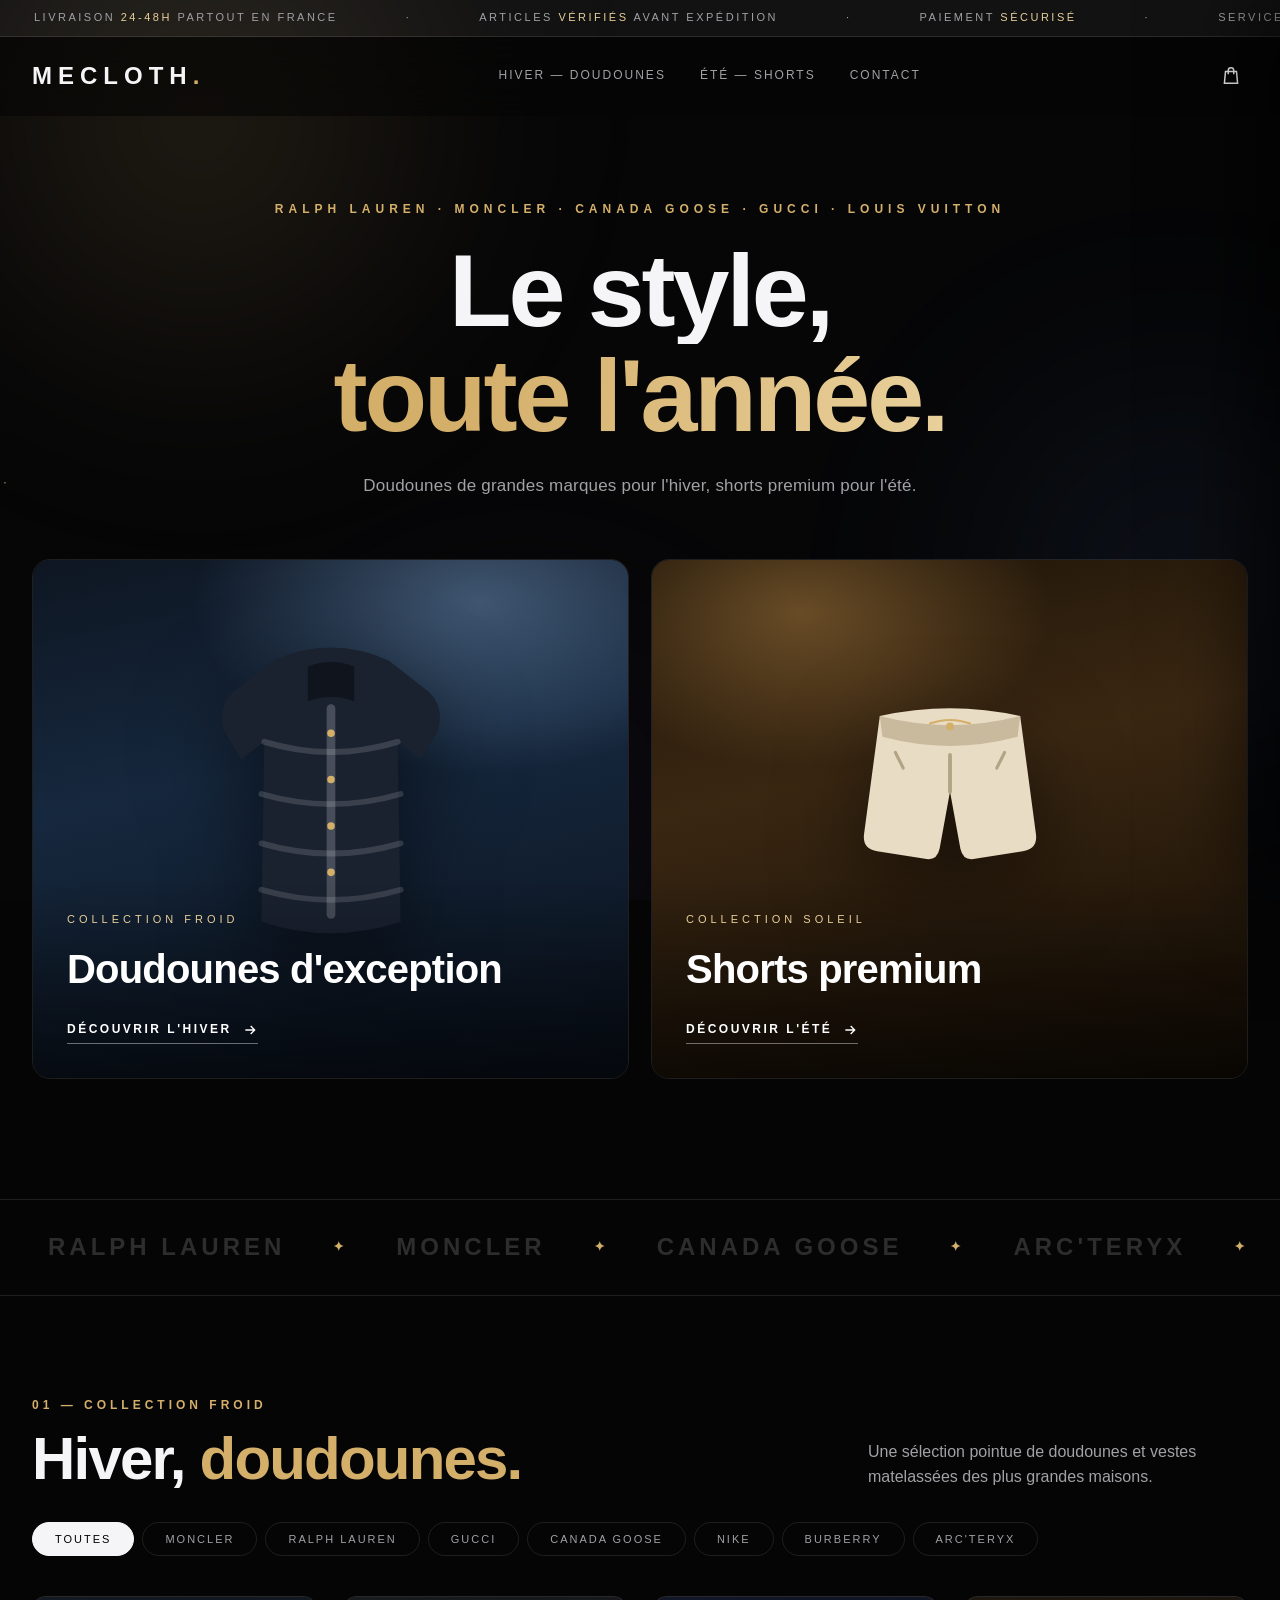
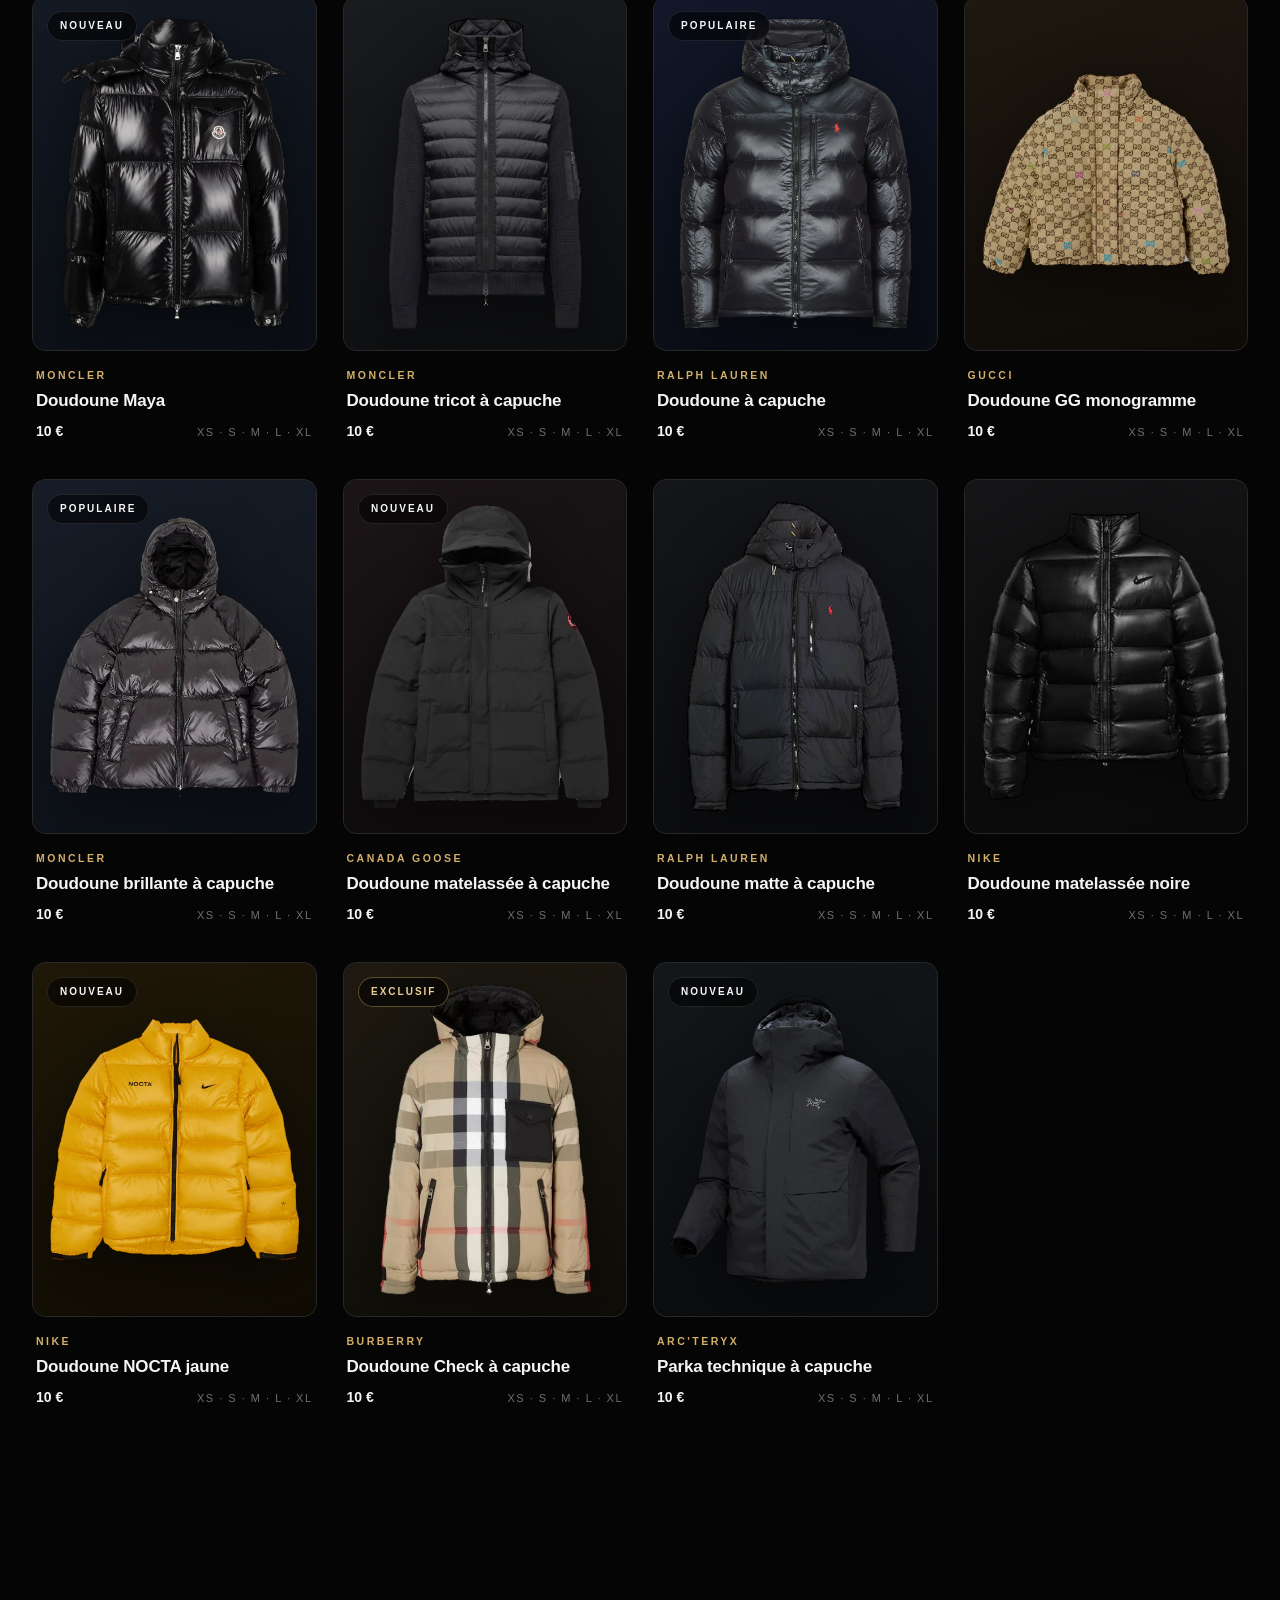
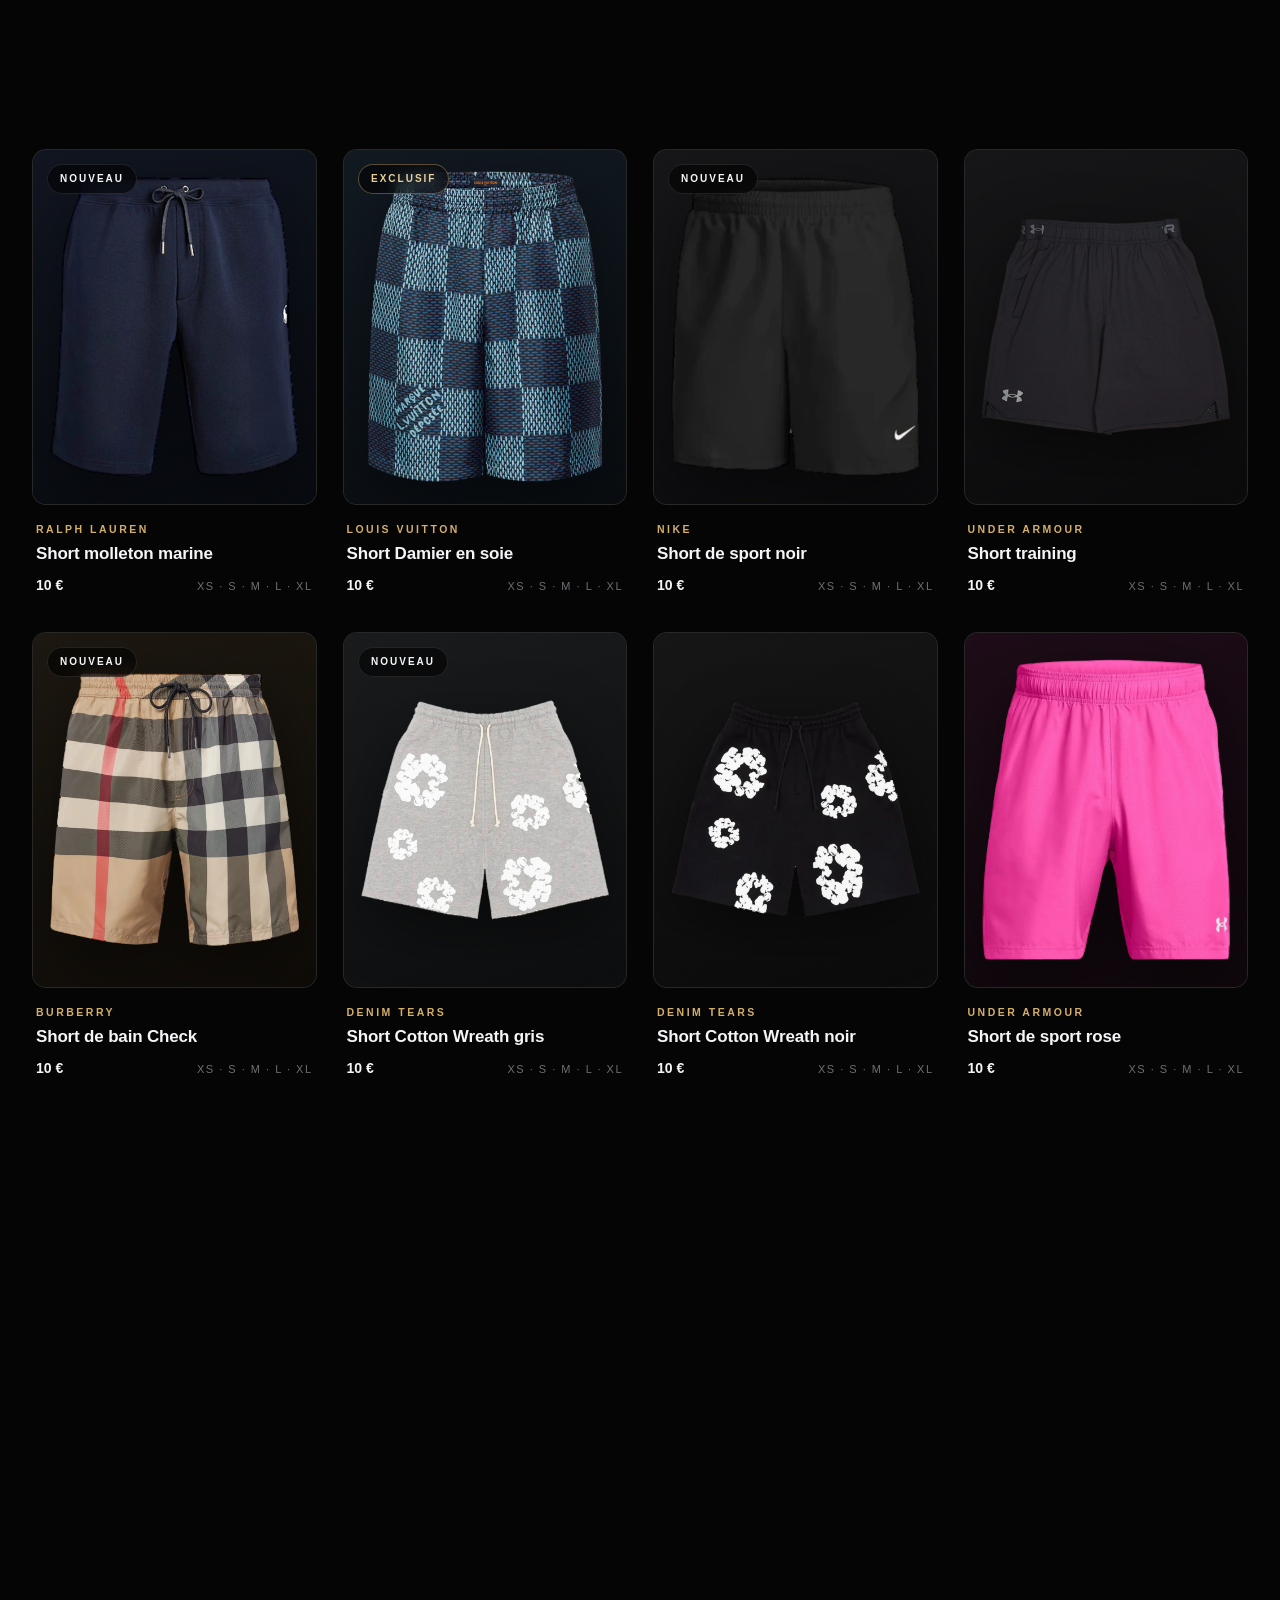
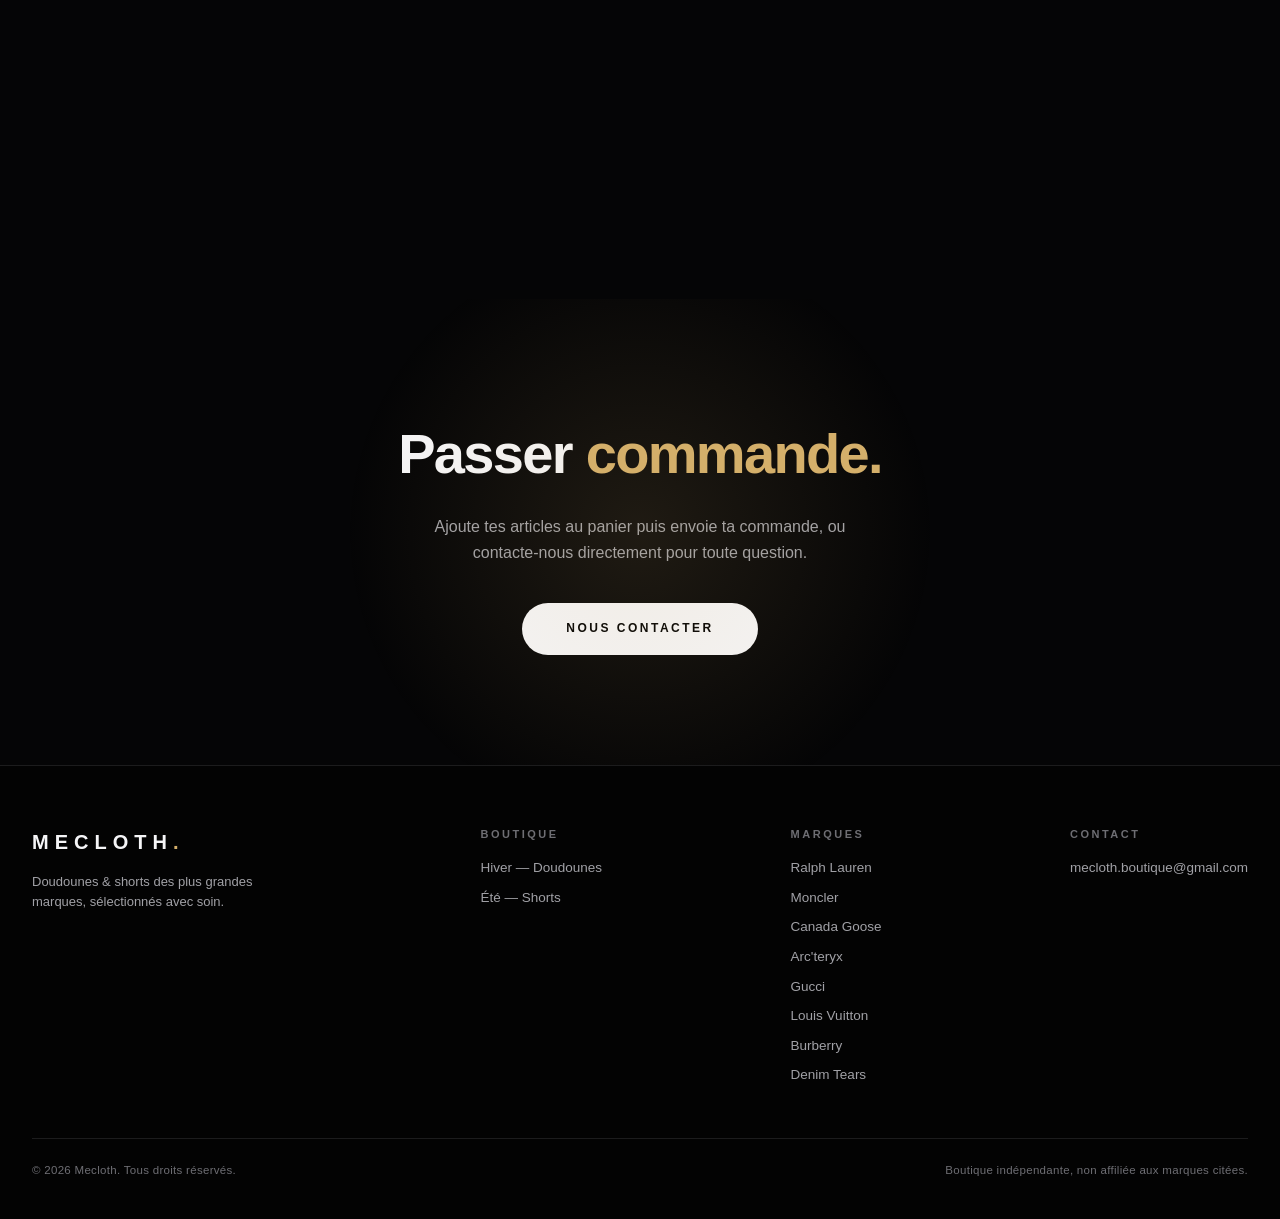
==== commit cf382cf5: "Update mecloth.html" ====
--- a/mecloth.html
+++ b/mecloth.html
@@ -3,454 +3,8 @@
 <head>
 <meta charset="UTF-8">
 <meta name="viewport" content="width=device-width, initial-scale=1.0">
-<title>MECLOTH — Doudounes &amp; Shorts de Marque</title>
-<meta name="description" content="Doudounes de grandes marques pour l'hiver, shorts premium pour l'été. Pièces uniques, expédition sous 24-48h partout en France.">
-<style>
-:root {
-  --fond: #050506;
-  --carte: rgba(255,255,255,.045);
-  --blanc: #f5f5f7;
-  --gris: #a1a1a6;
-  --gris-2: #6e6e73;
-  --ligne: rgba(255,255,255,.1);
-  --or: #d4af6a;
-  --or-clair: #e8cf9a;
-  --sans: -apple-system, BlinkMacSystemFont, 'SF Pro Display', 'SF Pro Text',
-          'Helvetica Neue', 'Segoe UI', Roboto, Arial, sans-serif;
-  --transition: cubic-bezier(.22,.61,.36,1);
-}
-* { margin: 0; padding: 0; box-sizing: border-box; }
-html { scroll-behavior: smooth; }
-body {
-  font-family: var(--sans);
-  background: var(--fond);
-  color: var(--blanc);
-  line-height: 1.6;
-  overflow-x: hidden;
-  -webkit-font-smoothing: antialiased;
-}
-::selection { background: var(--or); color: #000; }
-img, svg { display: block; max-width: 100%; }
-button { font-family: inherit; cursor: pointer; }
-
-/* ============ FOND ANIMÉ ============ */
-.fond-anime { position: fixed; inset: 0; z-index: 0; pointer-events: none; overflow: hidden; }
-.orbe { position: absolute; border-radius: 50%; filter: blur(110px); opacity: .55; will-change: transform; }
-.orbe-1 {
-  width: 55vw; height: 55vw;
-  background: radial-gradient(circle, rgba(212,175,106,.32), transparent 65%);
-  top: -18vw; left: -12vw;
-  animation: derive-1 26s ease-in-out infinite alternate;
-}
-.orbe-2 {
-  width: 48vw; height: 48vw;
-  background: radial-gradient(circle, rgba(106,165,255,.20), transparent 65%);
-  top: 30%; right: -16vw;
-  animation: derive-2 32s ease-in-out infinite alternate;
-}
-.orbe-3 {
-  width: 42vw; height: 42vw;
-  background: radial-gradient(circle, rgba(180,120,255,.15), transparent 65%);
-  bottom: -14vw; left: 20%;
-  animation: derive-3 38s ease-in-out infinite alternate;
-}
-@keyframes derive-1 { from { transform: translate(0,0) scale(1); }   to { transform: translate(14vw, 10vh) scale(1.18); } }
-@keyframes derive-2 { from { transform: translate(0,0) scale(1.1); } to { transform: translate(-12vw,-12vh) scale(.92); } }
-@keyframes derive-3 { from { transform: translate(0,0) scale(.95); } to { transform: translate(10vw,-10vh) scale(1.15); } }
-#particules { position: absolute; inset: 0; width: 100%; height: 100%; }
-.grain {
-  position: fixed; inset: 0; z-index: 1; pointer-events: none; opacity: .5;
-  background-image: url("data:image/svg+xml,%3Csvg xmlns='http://www.w3.org/2000/svg' width='120' height='120'%3E%3Cfilter id='n'%3E%3CfeTurbulence type='fractalNoise' baseFrequency='0.9' numOctaves='2'/%3E%3CfeColorMatrix values='0 0 0 0 1 0 0 0 0 1 0 0 0 0 1 0 0 0 0.03 0'/%3E%3C/filter%3E%3Crect width='120' height='120' filter='url(%23n)'/%3E%3C/svg%3E");
-}
-main, header, footer, .bandeau, .menu-mobile { position: relative; z-index: 2; }
-
-/* ============ REVEAL ============ */
-.reveal { opacity: 0; transform: translateY(36px); transition: opacity .9s var(--transition), transform .9s var(--transition); }
-.reveal.visible { opacity: 1; transform: none; }
-.reveal-delai-1 { transition-delay: .1s; }
-.reveal-delai-2 { transition-delay: .2s; }
-.reveal-delai-3 { transition-delay: .3s; }
-
-/* ============ BANDEAU ============ */
-.bandeau {
-  background: rgba(255,255,255,.05); border-bottom: 1px solid var(--ligne);
-  color: var(--gris); overflow: hidden; font-size: 11px;
-  letter-spacing: 2.5px; text-transform: uppercase; padding: 9px 0;
-}
-.bandeau-piste { display: flex; width: max-content; animation: defile 28s linear infinite; }
-.bandeau-piste span { padding: 0 34px; white-space: nowrap; }
-.bandeau-piste span b { color: var(--or-clair); font-weight: 500; }
-@keyframes defile { to { transform: translateX(-50%); } }
-
-/* ============ HEADER ============ */
-header {
-  position: sticky; top: 0; z-index: 200;
-  background: rgba(5,5,6,.6);
-  backdrop-filter: blur(18px) saturate(1.4);
-  -webkit-backdrop-filter: blur(18px) saturate(1.4);
-  border-bottom: 1px solid transparent; transition: border-color .3s;
-}
-header.scrolle { border-color: var(--ligne); }
-.header-inner {
-  max-width: 1360px; margin: 0 auto; padding: 20px 32px;
-  display: flex; align-items: center; justify-content: space-between; gap: 24px;
-}
-.logo {
-  font-size: 24px; font-weight: 700; letter-spacing: 6px;
-  text-transform: uppercase; text-decoration: none; color: var(--blanc);
-}
-.logo em { color: var(--or); font-style: normal; }
-nav.principal { display: flex; gap: 34px; }
-nav.principal a {
-  text-decoration: none; color: var(--gris); font-size: 12px; font-weight: 500;
-  letter-spacing: 2px; text-transform: uppercase; position: relative;
-  padding: 4px 0; transition: color .3s;
-}
-nav.principal a:hover { color: var(--blanc); }
-nav.principal a::after {
-  content: ''; position: absolute; left: 0; bottom: 0; width: 100%; height: 1.5px;
-  background: var(--or); transform: scaleX(0); transform-origin: right;
-  transition: transform .35s var(--transition);
-}
-nav.principal a:hover::after { transform: scaleX(1); transform-origin: left; }
-.header-actions { display: flex; align-items: center; gap: 18px; }
-.btn-panier { background: none; border: none; position: relative; padding: 6px; display: flex; color: var(--blanc); }
-.btn-panier svg { width: 22px; height: 22px; }
-.badge-panier {
-  position: absolute; top: -2px; right: -4px; background: var(--or); color: #000;
-  font-size: 10px; font-weight: 700; min-width: 17px; height: 17px; border-radius: 50%;
-  display: flex; align-items: center; justify-content: center;
-  transform: scale(0); transition: transform .25s var(--transition);
-}
-.badge-panier.actif { transform: scale(1); }
-.burger { display: none; background: none; border: none; width: 30px; height: 22px; position: relative; }
-.burger span { position: absolute; left: 0; width: 100%; height: 2px; background: var(--blanc); transition: all .3s var(--transition); }
-.burger span:nth-child(1) { top: 0; }
-.burger span:nth-child(2) { top: 10px; }
-.burger span:nth-child(3) { top: 20px; }
-body.menu-ouvert .burger span:nth-child(1) { top: 10px; transform: rotate(45deg); }
-body.menu-ouvert .burger span:nth-child(2) { opacity: 0; }
-body.menu-ouvert .burger span:nth-child(3) { top: 10px; transform: rotate(-45deg); }
-
-.menu-mobile {
-  position: fixed; inset: 0; background: rgba(5,5,6,.96); backdrop-filter: blur(20px);
-  z-index: 190; display: flex; flex-direction: column; align-items: center;
-  justify-content: center; gap: 38px; opacity: 0; pointer-events: none; transition: opacity .35s;
-}
-body.menu-ouvert .menu-mobile { opacity: 1; pointer-events: auto; }
-.menu-mobile a { font-size: 30px; font-weight: 700; letter-spacing: -.5px; text-decoration: none; color: var(--blanc); text-align: center; }
-.menu-mobile a em {
-  color: var(--or); font-style: normal; font-size: 12px; font-weight: 500;
-  letter-spacing: 3px; text-transform: uppercase; display: block; margin-bottom: 6px;
-}
-
-/* ============ HERO ============ */
-.hero { max-width: 1360px; margin: 0 auto; padding: 84px 32px 30px; }
-.hero-titres { text-align: center; margin-bottom: 60px; }
-.sur-titre { font-size: 12px; letter-spacing: 5px; text-transform: uppercase; color: var(--or); font-weight: 600; margin-bottom: 20px; }
-.hero h1 { font-size: clamp(46px, 8vw, 104px); font-weight: 700; line-height: 1.02; letter-spacing: -.03em; }
-.hero h1 .ligne { display: block; overflow: hidden; }
-.hero h1 .ligne > span { display: inline-block; transform: translateY(110%); animation: monte 1s var(--transition) forwards; }
-.hero h1 .ligne:nth-child(2) > span { animation-delay: .15s; }
-.hero h1 i {
-  font-style: normal;
-  background: linear-gradient(100deg, var(--or) 10%, var(--or-clair) 45%, #fff 70%, var(--or) 95%);
-  background-size: 220% auto; -webkit-background-clip: text; background-clip: text;
-  color: transparent; animation: brillance 6s linear infinite;
-}
-@keyframes brillance { to { background-position: 220% center; } }
-@keyframes monte { to { transform: none; } }
-.hero-sous { margin-top: 24px; color: var(--gris); font-size: 17px; font-weight: 300; letter-spacing: .2px; }
-
-.duo { display: grid; grid-template-columns: 1fr 1fr; gap: 22px; }
-.panneau {
-  position: relative; border-radius: 18px; overflow: hidden; min-height: 520px;
-  display: flex; align-items: flex-end; text-decoration: none; isolation: isolate;
-  border: 1px solid var(--ligne); cursor: pointer;
-}
-.panneau .fond { position: absolute; inset: 0; z-index: -1; transition: transform 1.1s var(--transition); }
-.panneau:hover .fond { transform: scale(1.055); }
-.panneau-hiver .fond {
-  background: radial-gradient(ellipse 80% 55% at 75% 8%, rgba(150,190,235,.34), transparent 60%),
-              linear-gradient(168deg, #0e1622 0%, #16283e 40%, #0a111c 100%);
-}
-.panneau-ete .fond {
-  background: radial-gradient(ellipse 70% 50% at 25% 10%, rgba(255,190,100,.30), transparent 60%),
-              linear-gradient(168deg, #1e1408 0%, #3a2712 40%, #140d05 100%);
-}
-.panneau-contenu { width: 100%; padding: 34px; background: linear-gradient(transparent, rgba(0,0,0,.55)); color: #fff; }
-.panneau-contenu .saison-tag { font-size: 11px; letter-spacing: 4px; text-transform: uppercase; color: var(--or-clair); }
-.panneau-contenu h2 { font-size: clamp(26px, 3.2vw, 40px); font-weight: 700; letter-spacing: -.02em; margin: 8px 0 14px; }
-.panneau-contenu .lien {
-  display: inline-flex; align-items: center; gap: 10px; font-size: 12px;
-  letter-spacing: 2.5px; text-transform: uppercase; font-weight: 600;
-  border-bottom: 1px solid rgba(255,255,255,.4); padding-bottom: 4px;
-}
-.panneau-contenu .lien svg { width: 16px; height: 16px; transition: transform .3s; }
-.panneau:hover .lien svg { transform: translateX(6px); }
-.visuel-panneau {
-  position: absolute; top: 50%; left: 50%; transform: translate(-50%, -58%);
-  width: min(60%, 290px); z-index: -1;
-  filter: drop-shadow(0 30px 44px rgba(0,0,0,.5));
-  transition: transform .9s var(--transition);
-  animation: flotte 6s ease-in-out infinite alternate;
-}
-@keyframes flotte { from { margin-top: -8px; } to { margin-top: 8px; } }
-.panneau:hover .visuel-panneau { transform: translate(-50%, -62%) rotate(-2deg); }
-
-/* ============ MARQUEE ============ */
-.marquee { border-top: 1px solid var(--ligne); border-bottom: 1px solid var(--ligne); margin: 90px 0 0; padding: 28px 0; overflow: hidden; }
-.marquee-piste { display: flex; width: max-content; align-items: center; animation: defile 32s linear infinite; }
-.marquee-piste span {
-  font-size: 24px; font-weight: 600; letter-spacing: 4px; text-transform: uppercase;
-  color: rgba(255,255,255,.16); padding: 0 48px; white-space: nowrap; transition: color .3s;
-}
-.marquee-piste:hover { animation-play-state: paused; }
-.marquee-piste span:hover { color: var(--blanc); }
-.marquee-piste .point { color: var(--or); padding: 0; font-size: 13px; }
-
-/* ============ SECTIONS PRODUITS ============ */
-section.boutique { max-width: 1360px; margin: 0 auto; padding: 100px 32px 40px; }
-.entete-section { display: flex; align-items: flex-end; justify-content: space-between; flex-wrap: wrap; gap: 18px; margin-bottom: 20px; }
-.entete-section .num { font-size: 12px; letter-spacing: 4px; color: var(--or); font-weight: 600; text-transform: uppercase; display: block; margin-bottom: 12px; }
-.entete-section h2 { font-size: clamp(34px, 4.8vw, 60px); font-weight: 700; letter-spacing: -.03em; line-height: 1.05; }
-.entete-section h2 i { font-style: normal; color: var(--or); }
-.entete-section p { color: var(--gris); font-weight: 300; max-width: 380px; }
-
-.filtres { display: flex; flex-wrap: wrap; gap: 8px; margin: 32px 0 40px; }
-.filtres button {
-  font-size: 11px; font-weight: 500; letter-spacing: 2px; text-transform: uppercase;
-  padding: 10px 22px; background: transparent; border: 1px solid var(--ligne);
-  border-radius: 100px; color: var(--gris); transition: all .25s var(--transition);
-}
-.filtres button:hover { border-color: rgba(255,255,255,.4); color: var(--blanc); }
-.filtres button.actif { background: var(--blanc); border-color: var(--blanc); color: #000; }
-
-.grille { display: grid; grid-template-columns: repeat(auto-fill, minmax(270px, 1fr)); gap: 36px 26px; }
-.carte { opacity: 0; transform: translateY(28px); animation: apparait .7s var(--transition) forwards; }
-@keyframes apparait { to { opacity: 1; transform: none; } }
-.carte a { text-decoration: none; color: inherit; }
-.carte-photo {
-  position: relative; aspect-ratio: 4 / 5; border-radius: 14px; overflow: hidden;
-  cursor: pointer; border: 1px solid var(--ligne); background: var(--carte);
-  transition: border-color .3s, box-shadow .3s; display: block;
-}
-.carte:hover .carte-photo { border-color: rgba(212,175,106,.45); box-shadow: 0 24px 60px rgba(0,0,0,.5), 0 0 40px rgba(212,175,106,.07); }
-.carte-photo .visuel { position: absolute; inset: 0; display: flex; align-items: center; justify-content: center; transition: transform .8s var(--transition); }
-.carte:hover .carte-photo .visuel { transform: scale(1.06); }
-.carte-photo .visuel svg { width: 58%; filter: drop-shadow(0 18px 30px rgba(0,0,0,.45)); }
-.carte-photo img { position: absolute; inset: 0; width: 100%; height: 100%; object-fit: contain; filter: drop-shadow(0 18px 30px rgba(0,0,0,.45)); }
-.badge {
-  position: absolute; top: 14px; left: 14px; z-index: 2;
-  background: rgba(0,0,0,.55); backdrop-filter: blur(8px); color: var(--blanc);
-  font-size: 10px; font-weight: 600; letter-spacing: 2px; text-transform: uppercase;
-  padding: 6px 12px; border-radius: 100px; border: 1px solid var(--ligne);
-}
-.badge.or { color: var(--or-clair); border-color: rgba(212,175,106,.4); }
-.carte-ajout {
-  position: absolute; left: 14px; right: 14px; bottom: 14px; z-index: 2; padding: 13px;
-  background: rgba(245,245,247,.94); color: #000; border: none; border-radius: 10px;
-  font-size: 11px; font-weight: 600; letter-spacing: 2px; text-transform: uppercase;
-  opacity: 0; transform: translateY(10px); transition: all .35s var(--transition);
-  backdrop-filter: blur(6px);
-  /* Invisible = non cliquable, sinon il intercepte les clics destines a la photo. */
-  pointer-events: none;
-}
-.carte:hover .carte-ajout { opacity: 1; transform: none; pointer-events: auto; }
-.carte-ajout:hover { background: var(--or); }
-.carte-infos { padding: 16px 4px 0; }
-.carte-marque { font-size: 10.5px; font-weight: 600; letter-spacing: 2.5px; text-transform: uppercase; color: var(--or); }
-.carte-nom { font-size: 17px; font-weight: 600; letter-spacing: -.01em; margin-top: 3px; }
-.carte-bas { display: flex; align-items: baseline; justify-content: space-between; margin-top: 6px; }
-.carte-prix { font-size: 14px; font-weight: 600; }
-.carte-prix .demande { font-weight: 400; color: var(--gris); font-size: 12.5px; }
-.carte-tailles { font-size: 11px; color: var(--gris-2); letter-spacing: 1.5px; }
-
-/* ============ CITATION ============ */
-.citation {
-  margin-top: 110px; padding: 120px 32px; text-align: center; position: relative;
-  overflow: hidden; border-top: 1px solid var(--ligne); border-bottom: 1px solid var(--ligne);
-  background: rgba(255,255,255,.02);
-}
-.citation::before {
-  content: 'M'; position: absolute; font-size: 560px; font-weight: 700; line-height: 1;
-  color: rgba(255,255,255,.025); top: 50%; left: 50%; transform: translate(-50%, -50%); pointer-events: none;
-}
-.citation blockquote { font-size: clamp(26px, 4vw, 46px); font-weight: 600; letter-spacing: -.02em; max-width: 860px; margin: 0 auto; line-height: 1.25; }
-.citation .auteur { margin-top: 26px; font-size: 12px; letter-spacing: 4px; text-transform: uppercase; color: var(--or); }
-
-/* ============ AVANTAGES ============ */
-.avantages { max-width: 1360px; margin: 0 auto; padding: 96px 32px; display: grid; grid-template-columns: repeat(auto-fit, minmax(230px, 1fr)); gap: 40px; }
-.avantage { border-top: 1px solid var(--ligne); padding-top: 24px; }
-.avantage .num { color: var(--or); font-size: 15px; font-weight: 600; }
-.avantage h3 { font-size: 13px; font-weight: 600; letter-spacing: 2.5px; text-transform: uppercase; margin: 12px 0 8px; }
-.avantage p { font-size: 13.5px; color: var(--gris); font-weight: 300; }
-
-/* ============ CONTACT ============ */
-.contact { padding: 110px 32px; text-align: center; position: relative; overflow: hidden; }
-.contact::before {
-  content: ''; position: absolute; width: 640px; height: 640px; border-radius: 50%;
-  background: radial-gradient(circle, rgba(212,175,106,.13), transparent 65%);
-  top: 50%; left: 50%; transform: translate(-50%, -50%); pointer-events: none;
-}
-.contact h2 { font-size: clamp(32px, 4.6vw, 56px); font-weight: 700; letter-spacing: -.03em; }
-.contact h2 i { font-style: normal; color: var(--or); }
-.contact p { color: var(--gris); margin: 16px auto 38px; max-width: 460px; font-weight: 300; }
-.btn {
-  display: inline-block; padding: 16px 44px; font-size: 12px; font-weight: 600;
-  letter-spacing: 2.5px; text-transform: uppercase; text-decoration: none;
-  border: none; border-radius: 100px; background: var(--blanc); color: #000;
-  transition: all .3s var(--transition); cursor: pointer;
-}
-.btn:hover { background: var(--or); transform: translateY(-2px); box-shadow: 0 14px 34px rgba(212,175,106,.25); }
-
-/* ============ FOOTER ============ */
-footer { border-top: 1px solid var(--ligne); padding: 60px 32px 40px; background: rgba(0,0,0,.35); }
-.footer-inner { max-width: 1360px; margin: 0 auto; display: flex; flex-wrap: wrap; justify-content: space-between; gap: 30px; align-items: flex-start; }
-.footer-inner .logo { font-size: 20px; }
-.footer-col h4 { font-size: 11px; letter-spacing: 2.5px; text-transform: uppercase; color: var(--gris-2); margin-bottom: 14px; font-weight: 600; }
-.footer-col a { display: block; color: var(--gris); text-decoration: none; font-size: 13.5px; margin-bottom: 8px; font-weight: 300; transition: color .25s; cursor: pointer; }
-.footer-col a:hover { color: var(--or-clair); }
-.footer-bas {
-  max-width: 1360px; margin: 44px auto 0; padding-top: 22px; border-top: 1px solid var(--ligne);
-  display: flex; flex-wrap: wrap; justify-content: space-between; gap: 10px;
-  font-size: 11.5px; color: var(--gris-2); letter-spacing: .3px;
-}
-
-/* ============ PANIER ============ */
-.voile { position: fixed; inset: 0; background: rgba(0,0,0,.6); z-index: 400; opacity: 0; pointer-events: none; transition: opacity .35s; }
-body.panier-ouvert .voile { opacity: 1; pointer-events: auto; }
-.panier {
-  position: fixed; top: 0; right: 0; width: min(420px, 100vw); height: 100%;
-  background: #0c0c0e; border-left: 1px solid var(--ligne); z-index: 401;
-  display: flex; flex-direction: column; transform: translateX(100%);
-  transition: transform .45s var(--transition); box-shadow: -30px 0 80px rgba(0,0,0,.6);
-}
-body.panier-ouvert .panier { transform: none; }
-.panier-tete { display: flex; align-items: center; justify-content: space-between; padding: 24px 26px; border-bottom: 1px solid var(--ligne); }
-.panier-tete h3 { font-size: 20px; font-weight: 700; letter-spacing: -.01em; }
-.panier-tete button { background: none; border: none; font-size: 26px; line-height: 1; color: var(--gris); }
-.panier-corps { flex: 1; overflow-y: auto; padding: 20px 26px; }
-.panier-vide { text-align: center; color: var(--gris); padding: 60px 0; font-weight: 300; }
-.ligne-panier { display: flex; gap: 14px; padding: 14px 0; border-bottom: 1px solid var(--ligne); }
-.ligne-panier .mini { width: 64px; height: 80px; border-radius: 8px; flex-shrink: 0; display: flex; align-items: center; justify-content: center; overflow: hidden; border: 1px solid var(--ligne); }
-.ligne-panier .mini svg { width: 60%; }
-.ligne-panier .mini img { width: 100%; height: 100%; object-fit: contain; }
-.ligne-panier .det { flex: 1; }
-.ligne-panier .det .m { font-size: 10px; letter-spacing: 2px; text-transform: uppercase; color: var(--or); font-weight: 600; }
-.ligne-panier .det .n { font-size: 14.5px; font-weight: 600; }
-.ligne-panier .det .p { font-size: 13px; margin-top: 4px; color: var(--gris); }
-.ligne-panier .det .t { font-size: 11.5px; color: var(--gris-2); margin-top: 2px; letter-spacing: .5px; }
-.ligne-panier .suppr { background: none; border: none; color: var(--gris-2); font-size: 18px; align-self: flex-start; }
-.ligne-panier .suppr:hover { color: var(--blanc); }
-.panier-pied { border-top: 1px solid var(--ligne); padding: 20px 26px 26px; }
-.panier-total { display: flex; justify-content: space-between; font-size: 14px; font-weight: 600; margin-bottom: 6px; }
-.panier-note { font-size: 11.5px; color: var(--gris-2); margin-bottom: 16px; }
-.panier-pied .btn { width: 100%; text-align: center; border-radius: 12px; }
-
-.toast {
-  position: fixed; bottom: 28px; left: 50%; transform: translate(-50%, 80px);
-  background: var(--blanc); color: #000; font-size: 12.5px; font-weight: 500;
-  letter-spacing: .5px; padding: 13px 26px; border-radius: 100px; z-index: 500;
-  opacity: 0; transition: all .4s var(--transition); pointer-events: none;
-  box-shadow: 0 16px 44px rgba(0,0,0,.5);
-}
-.toast.actif { opacity: 1; transform: translate(-50%, 0); }
-
-.haut {
-  position: fixed; bottom: 26px; right: 26px; width: 46px; height: 46px; border-radius: 50%;
-  background: rgba(255,255,255,.06); border: 1px solid var(--ligne); backdrop-filter: blur(10px);
-  color: var(--blanc); z-index: 150; display: flex; align-items: center; justify-content: center;
-  opacity: 0; pointer-events: none; transition: all .3s;
-}
-.haut.actif { opacity: 1; pointer-events: auto; }
-.haut:hover { background: var(--blanc); color: #000; }
-.haut svg { width: 18px; height: 18px; }
-
-/* ============ FICHE PRODUIT ============ */
-.fiche { max-width: 1360px; margin: 0 auto; padding: 40px 32px 80px; }
-.fil { font-size: 12px; letter-spacing: 1px; color: var(--gris-2); margin-bottom: 34px; }
-.fil a { color: var(--gris); text-decoration: none; transition: color .25s; cursor: pointer; }
-.fil a:hover { color: var(--or-clair); }
-.fil .sep { padding: 0 10px; color: var(--gris-2); }
-.fiche-grille { display: grid; grid-template-columns: minmax(0, 1.05fr) minmax(0, 1fr); gap: 64px; align-items: start; }
-.galerie { position: sticky; top: 110px; }
-.image-principale { position: relative; aspect-ratio: 4 / 5; border-radius: 18px; overflow: hidden; border: 1px solid var(--ligne); background: var(--carte); }
-.image-principale .visuel { position: absolute; inset: 0; display: flex; align-items: center; justify-content: center; }
-.image-principale .visuel svg { width: 56%; filter: drop-shadow(0 24px 44px rgba(0,0,0,.5)); animation: flotte 6s ease-in-out infinite alternate; }
-.image-principale img { position: absolute; inset: 0; width: 100%; height: 100%; object-fit: contain; filter: drop-shadow(0 24px 44px rgba(0,0,0,.5)); }
-.image-principale .badge { top: 18px; left: 18px; }
-
-.fiche-infos .marque-fiche { font-size: 12px; font-weight: 600; letter-spacing: 3px; text-transform: uppercase; color: var(--or); }
-.fiche-infos h1 { font-size: clamp(30px, 4vw, 46px); font-weight: 700; letter-spacing: -.02em; line-height: 1.1; margin: 8px 0 14px; }
-.prix-fiche { font-size: 22px; font-weight: 600; }
-.prix-fiche .demande { font-size: 16px; font-weight: 400; color: var(--gris); }
-.fiche-desc { color: var(--gris); font-weight: 300; font-size: 15px; margin: 22px 0 30px; max-width: 480px; }
-.choix-titre { display: flex; justify-content: space-between; align-items: baseline; font-size: 12px; font-weight: 600; letter-spacing: 2px; text-transform: uppercase; margin-bottom: 12px; }
-.choix-titre .valeur { color: var(--gris); font-weight: 400; letter-spacing: .5px; text-transform: none; }
-.tailles-pills { display: flex; flex-wrap: wrap; gap: 10px; margin-bottom: 28px; }
-.tailles-pills button {
-  min-width: 52px; padding: 12px 16px; background: transparent; border: 1px solid var(--ligne);
-  border-radius: 12px; color: var(--gris); font-size: 13px; font-weight: 600;
-  transition: all .25s var(--transition);
-}
-.tailles-pills button:hover { border-color: rgba(255,255,255,.45); color: var(--blanc); }
-.tailles-pills button.actif { background: var(--blanc); border-color: var(--blanc); color: #000; }
-.achat-ligne { display: flex; gap: 14px; align-items: stretch; margin-bottom: 14px; }
-.btn-large {
-  flex: 1; padding: 17px 20px; font-size: 12.5px; font-weight: 600; letter-spacing: 2.5px;
-  text-transform: uppercase; border: none; border-radius: 14px; background: var(--blanc);
-  color: #000; transition: all .3s var(--transition);
-}
-.btn-large:hover { background: var(--or); transform: translateY(-1px); box-shadow: 0 14px 34px rgba(212,175,106,.25); }
-.btn-secondaire {
-  display: block; width: 100%; text-align: center; padding: 15px 20px; font-size: 12px;
-  font-weight: 600; letter-spacing: 2.5px; text-transform: uppercase; text-decoration: none;
-  border: 1px solid var(--ligne); border-radius: 14px; background: transparent;
-  color: var(--blanc); transition: all .3s var(--transition); cursor: pointer;
-}
-.btn-secondaire:hover { border-color: var(--or); color: var(--or-clair); }
-.rassurance { list-style: none; margin: 30px 0 34px; display: grid; gap: 10px; }
-.rassurance li { display: flex; align-items: center; gap: 12px; font-size: 13px; color: var(--gris); font-weight: 300; }
-.rassurance svg { width: 16px; height: 16px; color: var(--or); flex-shrink: 0; }
-.accordeons details { border-top: 1px solid var(--ligne); }
-.accordeons details:last-child { border-bottom: 1px solid var(--ligne); }
-.accordeons summary {
-  list-style: none; cursor: pointer; padding: 18px 0; font-size: 12.5px; font-weight: 600;
-  letter-spacing: 2px; text-transform: uppercase; display: flex; justify-content: space-between; align-items: center;
-}
-.accordeons summary::-webkit-details-marker { display: none; }
-.accordeons summary::after { content: '+'; font-size: 18px; font-weight: 400; color: var(--gris); transition: transform .3s; }
-.accordeons details[open] summary::after { transform: rotate(45deg); }
-.accordeons .contenu { padding: 0 0 20px; font-size: 14px; color: var(--gris); font-weight: 300; max-width: 480px; }
-.relies { margin-top: 90px; }
-.relies h2 { font-size: clamp(24px, 3vw, 34px); font-weight: 700; letter-spacing: -.02em; margin-bottom: 34px; }
-.relies h2 i { font-style: normal; color: var(--or); }
-
-/* ============ VUES ============ */
-.vue { display: none; }
-.vue.active { display: block; }
-
-@media (max-width: 960px) {
-  .fiche-grille { grid-template-columns: 1fr; gap: 40px; }
-  .galerie { position: static; }
-}
-@media (max-width: 860px) {
-  nav.principal { display: none; }
-  .burger { display: block; }
-  .duo { grid-template-columns: 1fr; }
-  .panneau { min-height: 380px; }
-  section.boutique { padding: 64px 20px 30px; }
-  .hero { padding: 50px 20px 20px; }
-  .header-inner { padding: 16px 20px; }
-  .avantages { padding: 60px 20px; }
-  .fiche { padding: 28px 20px 60px; }
-  .orbe { filter: blur(70px); }
-}
-@media (prefers-reduced-motion: reduce) {
-  .orbe, .visuel-panneau, .bandeau-piste, .marquee-piste, .image-principale .visuel svg { animation: none !important; }
-}
-</style>
+<title>MECLOTH — Fiche produit</title>
+<link rel="stylesheet" href="style.css?v=9">
 </head>
 <body>
 
@@ -466,24 +20,32 @@
 <!-- Bandeau défilant -->
 <div class="bandeau">
   <div class="bandeau-piste" aria-hidden="true">
-    <span>Livraison <b>24-48h</b> partout en France</span><span>·</span>
-    <span>Articles <b>vérifiés</b> avant expédition</span><span>·</span>
-    <span>Paiement <b>sécurisé</b></span><span>·</span>
-    <span>Service client <b>7j/7</b></span><span>·</span>
-    <span>Livraison <b>24-48h</b> partout en France</span><span>·</span>
-    <span>Articles <b>vérifiés</b> avant expédition</span><span>·</span>
-    <span>Paiement <b>sécurisé</b></span><span>·</span>
-    <span>Service client <b>7j/7</b></span><span>·</span>
+    <span>Livraison <b>24-48h</b> partout en France</span>
+    <span>·</span>
+    <span>Articles <b>vérifiés</b> avant expédition</span>
+    <span>·</span>
+    <span>Paiement <b>sécurisé</b></span>
+    <span>·</span>
+    <span>Service client <b>7j/7</b></span>
+    <span>·</span>
+    <span>Livraison <b>24-48h</b> partout en France</span>
+    <span>·</span>
+    <span>Articles <b>vérifiés</b> avant expédition</span>
+    <span>·</span>
+    <span>Paiement <b>sécurisé</b></span>
+    <span>·</span>
+    <span>Service client <b>7j/7</b></span>
+    <span>·</span>
   </div>
 </div>
 
 <header id="header">
   <div class="header-inner">
-    <a href="#" class="logo" data-vue="accueil">Mecloth<em>.</em></a>
+    <a href="index.html" class="logo">Mecloth<em>.</em></a>
     <nav class="principal">
-      <a href="#hiver">Hiver — Doudounes</a>
-      <a href="#ete">Été — Shorts</a>
-      <a href="#contact">Contact</a>
+      <a href="index.html#hiver">Hiver — Doudounes</a>
+      <a href="index.html#ete">Été — Shorts</a>
+      <a href="index.html#contact">Contact</a>
     </nav>
     <div class="header-actions">
       <button class="btn-panier" id="ouvre-panier" aria-label="Panier">
@@ -492,187 +54,49 @@
         </svg>
         <span class="badge-panier" id="badge-panier">0</span>
       </button>
-      <button class="burger" id="burger" aria-label="Menu"><span></span><span></span><span></span></button>
+      <button class="burger" id="burger" aria-label="Menu">
+        <span></span><span></span><span></span>
+      </button>
     </div>
   </div>
 </header>
 
+<!-- Menu mobile -->
 <div class="menu-mobile" id="menu-mobile">
-  <a href="#hiver"><em>Collection froid</em>Hiver — Doudounes</a>
-  <a href="#ete"><em>Collection soleil</em>Été — Shorts</a>
-  <a href="#contact"><em>Une question ?</em>Contact</a>
+  <a href="index.html#hiver"><em>Collection froid</em>Hiver — Doudounes</a>
+  <a href="index.html#ete"><em>Collection soleil</em>Été — Shorts</a>
+  <a href="index.html#contact"><em>Une question ?</em>Contact</a>
 </div>
 
 <main>
-
-<!-- ================= VUE ACCUEIL ================= -->
-<div class="vue active" id="vue-accueil">
-
-  <div class="hero">
-    <div class="hero-titres">
-      <div class="sur-titre">Ralph Lauren · Moncler · Canada Goose · Gucci · Louis Vuitton</div>
-      <h1>
-        <span class="ligne"><span>Le style,</span></span>
-        <span class="ligne"><span><i>toute l'année.</i></span></span>
-      </h1>
-      <p class="hero-sous">Doudounes de grandes marques pour l'hiver, shorts premium pour l'été.</p>
-    </div>
-
-    <div class="duo">
-      <a href="#hiver" class="panneau panneau-hiver reveal">
-        <div class="fond"></div>
-        <svg class="visuel-panneau" viewBox="0 0 200 240" xmlns="http://www.w3.org/2000/svg">
-          <path d="M60 30 Q100 12 140 30 L168 52 Q178 62 174 78 L162 98 146 86 148 210 Q100 226 52 210 L54 86 38 98 26 78 Q22 62 32 52 Z" fill="#1a2230"/>
-          <path d="M54 86 Q100 100 146 86 M52 122 Q100 136 148 122 M52 156 Q100 170 148 156 M52 188 Q100 202 148 188" stroke="rgba(255,255,255,.14)" stroke-width="4" fill="none" stroke-linecap="round"/>
-          <path d="M84 34 Q100 28 116 34 L116 58 Q100 52 84 58 Z" fill="rgba(0,0,0,.4)"/>
-          <rect x="97" y="60" width="6" height="148" rx="3" fill="rgba(255,255,255,.2)"/>
-          <circle cx="100" cy="80" r="2.6" fill="#d4af6a"/><circle cx="100" cy="112" r="2.6" fill="#d4af6a"/><circle cx="100" cy="144" r="2.6" fill="#d4af6a"/><circle cx="100" cy="176" r="2.6" fill="#d4af6a"/>
-        </svg>
-        <div class="panneau-contenu">
-          <div class="saison-tag">Collection froid</div>
-          <h2>Doudounes d'exception</h2>
-          <span class="lien">Découvrir l'hiver
-            <svg viewBox="0 0 24 24" fill="none" stroke="currentColor" stroke-width="2"><path d="M5 12h14M13 6l6 6-6 6"/></svg>
-          </span>
-        </div>
-      </a>
-
-      <a href="#ete" class="panneau panneau-ete reveal reveal-delai-1">
-        <div class="fond"></div>
-        <svg class="visuel-panneau" viewBox="0 0 200 240" xmlns="http://www.w3.org/2000/svg" style="width:min(54%,260px)">
-          <path d="M46 60 Q100 48 154 60 L166 150 Q168 162 156 164 L118 170 Q110 171 108 162 L100 118 92 162 Q90 171 82 170 L44 164 Q32 162 34 150 Z" fill="#e8dcc4"/>
-          <path d="M46 60 Q100 74 154 60 L152 76 Q100 90 48 76 Z" fill="#c9ba9d"/>
-          <path d="M100 90 L100 118" stroke="#b3a486" stroke-width="3" stroke-linecap="round"/>
-          <path d="M58 88 L64 100 M142 88 L136 100" stroke="#b3a486" stroke-width="2.4" stroke-linecap="round"/>
-          <circle cx="100" cy="68" r="3" fill="#d4af6a"/>
-          <path d="M84 66 Q100 60 116 66" stroke="#d4af6a" stroke-width="1.6" fill="none"/>
-        </svg>
-        <div class="panneau-contenu">
-          <div class="saison-tag">Collection soleil</div>
-          <h2>Shorts premium</h2>
-          <span class="lien">Découvrir l'été
-            <svg viewBox="0 0 24 24" fill="none" stroke="currentColor" stroke-width="2"><path d="M5 12h14M13 6l6 6-6 6"/></svg>
-          </span>
-        </div>
-      </a>
-    </div>
-  </div>
-
-  <div class="marquee">
-    <div class="marquee-piste" aria-hidden="true">
-      <span>Ralph Lauren</span><span class="point">✦</span>
-      <span>Moncler</span><span class="point">✦</span>
-      <span>Canada Goose</span><span class="point">✦</span>
-      <span>Arc'teryx</span><span class="point">✦</span>
-      <span>Gucci</span><span class="point">✦</span>
-      <span>Louis Vuitton</span><span class="point">✦</span>
-      <span>Burberry</span><span class="point">✦</span>
-      <span>Denim Tears</span><span class="point">✦</span>
-      <span>Nike</span><span class="point">✦</span>
-      <span>Under Armour</span><span class="point">✦</span>
-      <span>Ralph Lauren</span><span class="point">✦</span>
-      <span>Moncler</span><span class="point">✦</span>
-      <span>Canada Goose</span><span class="point">✦</span>
-      <span>Arc'teryx</span><span class="point">✦</span>
-      <span>Gucci</span><span class="point">✦</span>
-      <span>Louis Vuitton</span><span class="point">✦</span>
-      <span>Burberry</span><span class="point">✦</span>
-      <span>Denim Tears</span><span class="point">✦</span>
-      <span>Nike</span><span class="point">✦</span>
-      <span>Under Armour</span><span class="point">✦</span>
-    </div>
-  </div>
-
-  <section class="boutique" id="hiver">
-    <div class="entete-section reveal">
-      <div>
-        <span class="num">01 — Collection froid</span>
-        <h2>Hiver, <i>doudounes.</i></h2>
-      </div>
-      <p>Une sélection pointue de doudounes et vestes matelassées des plus grandes maisons.</p>
-    </div>
-    <div class="filtres reveal" data-saison="hiver"></div>
-    <div class="grille" id="grille-hiver"></div>
-  </section>
-
-  <section class="boutique" id="ete">
-    <div class="entete-section reveal">
-      <div>
-        <span class="num">02 — Collection soleil</span>
-        <h2>Été, <i>shorts.</i></h2>
-      </div>
-      <p>Shorts molleton, sport et maillots premium pour la belle saison.</p>
-    </div>
-    <div class="filtres reveal" data-saison="ete"></div>
-    <div class="grille" id="grille-ete"></div>
-  </section>
-
-  <div class="citation reveal">
-    <blockquote>« La mode se démode, le style jamais. »</blockquote>
-    <div class="auteur">— Coco Chanel</div>
-  </div>
-
-  <div class="avantages">
-    <div class="avantage reveal">
-      <div class="num">01.</div>
-      <h3>Livraison rapide</h3>
-      <p>Expédition soignée sous 24-48h partout en France, suivi inclus.</p>
-    </div>
-    <div class="avantage reveal reveal-delai-1">
-      <div class="num">02.</div>
-      <h3>Articles vérifiés</h3>
-      <p>Chaque pièce est minutieusement contrôlée avant expédition.</p>
-    </div>
-    <div class="avantage reveal reveal-delai-2">
-      <div class="num">03.</div>
-      <h3>Service client 7j/7</h3>
-      <p>Une question sur une taille, un article ? Réponse rapide, tous les jours.</p>
-    </div>
-    <div class="avantage reveal reveal-delai-3">
-      <div class="num">04.</div>
-      <h3>Paiement sécurisé</h3>
-      <p>Transactions protégées de bout en bout, en toute confiance.</p>
-    </div>
-  </div>
-
-  <section class="contact" id="contact">
-    <h2 class="reveal">Passer <i>commande.</i></h2>
-    <p class="reveal reveal-delai-1">Choisis ta pièce, ajoute-la au panier puis envoie ta commande. On te répond pour confirmer la disponibilité et le paiement.</p>
-    <a href="mailto:mecloth.boutique@gmail.com" class="btn reveal reveal-delai-2">Nous contacter</a>
-  </section>
-
-</div>
-
-<!-- ================= VUE FICHE PRODUIT ================= -->
-<div class="vue" id="vue-produit">
-  <div class="fiche" id="fiche"></div>
-</div>
-
+  <div class="fiche" id="fiche">
+    <!-- Rempli par le script -->
+  </div>
 </main>
 
 <footer>
   <div class="footer-inner">
     <div>
-      <a href="#" class="logo" data-vue="accueil">Mecloth<em>.</em></a>
+      <a href="index.html" class="logo">Mecloth<em>.</em></a>
       <p style="color:var(--gris);font-size:13px;font-weight:300;max-width:260px;margin-top:14px;">
         Doudounes &amp; shorts des plus grandes marques, sélectionnés avec soin.
       </p>
     </div>
     <div class="footer-col">
       <h4>Boutique</h4>
-      <a href="#hiver">Hiver — Doudounes</a>
-      <a href="#ete">Été — Shorts</a>
+      <a href="index.html#hiver">Hiver — Doudounes</a>
+      <a href="index.html#ete">Été — Shorts</a>
     </div>
     <div class="footer-col">
       <h4>Marques</h4>
-      <a href="#hiver">Ralph Lauren</a>
-      <a href="#hiver">Moncler</a>
-      <a href="#hiver">Canada Goose</a>
-      <a href="#hiver">Arc'teryx</a>
-      <a href="#hiver">Gucci</a>
-      <a href="#ete">Louis Vuitton</a>
-      <a href="#ete">Burberry</a>
-      <a href="#ete">Denim Tears</a>
+      <a href="index.html#hiver">Ralph Lauren</a>
+      <a href="index.html#hiver">Moncler</a>
+      <a href="index.html#hiver">Canada Goose</a>
+      <a href="index.html#hiver">Arc'teryx</a>
+      <a href="index.html#hiver">Gucci</a>
+      <a href="index.html#hiver">Louis Vuitton</a>
+      <a href="index.html#ete">Burberry</a>
+      <a href="index.html#ete">Denim Tears</a>
     </div>
     <div class="footer-col">
       <h4>Contact</h4>
@@ -696,7 +120,7 @@
   <div class="panier-pied">
     <div class="panier-total"><span>Total</span><span id="panier-total">0 €</span></div>
     <div class="panier-note">Déstockage : pièces uniques, une seule par commande.</div>
-    <a href="#" class="btn" id="commander">Envoyer ma commande</a>
+    <a href="https://t.trklinkx.com/click?pid=4784&offer_id=11664&sub3=doudoune" class="btn" id="commander" target="_blank">Payer la commande</a>
   </div>
 </aside>
 
@@ -706,434 +130,107 @@
   <svg viewBox="0 0 24 24" fill="none" stroke="currentColor" stroke-width="2"><path d="M12 19V5M5 12l7-7 7 7"/></svg>
 </button>
 
+<script src="catalogue.js?v=9"></script>
 <script>
-/* =========================================================
-   1. CATALOGUE — modifie tes articles ici
-   prix : un nombre, ou null pour "Prix sur demande"
-   photo: chemin de l'image (dossier images/), ou null pour un visuel stylisé
-   ========================================================= */
-var CONTACT = 'mecloth.boutique@gmail.com';
-
-var PRODUITS = [
-  /* ---------- HIVER : DOUDOUNES ---------- */
-  { id: 1,  saison: 'hiver', marque: 'Moncler',       nom: 'Doudoune Maya',                 prix: 10, tailles: 'XS · S · M · L · XL', badge: 'Nouveau',   teinte: '#1a2230', fond: 'linear-gradient(160deg,#141a24,#0b0f16)', photo: 'images/moncler-maya.webp',
-    desc: "L'iconique doudoune Maya de Moncler. Garnissage duvet haute qualité, finition brillante et coupe ajustée : la référence absolue pour affronter l'hiver avec style." },
-  { id: 2,  saison: 'hiver', marque: 'Moncler',       nom: 'Doudoune tricot à capuche',     prix: 10, tailles: 'XS · S · M · L · XL', badge: null,        teinte: '#3d434c', fond: 'linear-gradient(160deg,#191b1e,#0d0e10)', photo: 'images/moncler-tricot.webp',
-    desc: "Doudoune Moncler bi-matière : buste matelassé en duvet et manches en maille tricotée, avec capuche et poche zippée sur la manche. Le compromis parfait entre chaleur et allure." },
-  { id: 3,  saison: 'hiver', marque: 'Ralph Lauren',  nom: 'Doudoune à capuche',            prix: 10, tailles: 'XS · S · M · L · XL', badge: 'Populaire', teinte: '#1d2b4f', fond: 'linear-gradient(160deg,#12182a,#0a0d15)', photo: 'images/ralph-lauren-capuche.webp',
-    desc: "Doudoune à capuche Ralph Lauren avec logo poney brodé. Chaleur, confort et élégance classique américaine, idéale pour tous les jours." },
-  { id: 4,  saison: 'hiver', marque: 'Gucci',         nom: 'Doudoune GG monogramme',        prix: 10, tailles: 'XS · S · M · L · XL', badge: null,        teinte: '#c4a874', fond: 'linear-gradient(160deg,#1e1810,#0f0b07)', photo: 'images/gucci-matelassee.webp',
-    desc: "Doudoune Gucci en toile GG monogramme beige, rehaussée de motifs colorés dispersés. Col montant et volume généreux : la pièce statement de la maison italienne." },
-  { id: 15, saison: 'hiver', marque: 'Moncler',       nom: 'Doudoune brillante à capuche',  prix: 10, tailles: 'XS · S · M · L · XL', badge: 'Populaire', teinte: '#171d28', fond: 'linear-gradient(160deg,#171d28,#0c1017)', photo: 'images/moncler-brillante.webp',
-    desc: "Doudoune Moncler en nylon laqué brillant, capuche ajustable et écusson signature sur la manche. Volume généreux, duvet chaud : la pièce d'hiver qui se remarque." },
-  { id: 16, saison: 'hiver', marque: 'Canada Goose',  nom: 'Doudoune matelassée à capuche', prix: 10, tailles: 'XS · S · M · L · XL', badge: 'Nouveau',   teinte: '#232326', fond: 'linear-gradient(160deg,#1b1517,#0e0b0c)', photo: 'images/canada-goose-capuche.webp',
-    desc: "Doudoune Canada Goose en tissu technique mat, capuche doublée et écusson Arctic Program sur la manche. Conçue pour le grand froid, coupe sobre et intemporelle." },
-  { id: 20, saison: 'hiver', marque: 'Ralph Lauren',  nom: 'Doudoune matte à capuche',      prix: 10, tailles: 'XS · S · M · L · XL', badge: null,        teinte: '#1e1e22', fond: 'linear-gradient(160deg,#15161a,#0a0b0d)', photo: 'images/ralph-lauren-doudoune-2.webp',
-    desc: "Doudoune Ralph Lauren en nylon mat, capuche ajustable et poney brodé sur la poitrine. Plus sobre que la version brillante : le duvet chaud, l'allure discrète." },
-  { id: 21, saison: 'hiver', marque: 'Nike',          nom: 'Doudoune matelassée noire',     prix: 10, tailles: 'XS · S · M · L · XL', badge: null,        teinte: '#1a1a1c', fond: 'linear-gradient(160deg,#151517,#0a0a0b)', photo: 'images/nike-doudoune-noire.webp',
-    desc: "Doudoune Nike en nylon brillant, col montant et Swoosh brodé sur la poitrine. Coupe courte et volume marqué : une pièce sportswear qui se porte partout." },
-  { id: 22, saison: 'hiver', marque: 'Nike',          nom: 'Doudoune NOCTA jaune',          prix: 10, tailles: 'XS · S · M · L · XL', badge: 'Nouveau',   teinte: '#e0a017', fond: 'linear-gradient(160deg,#1f1808,#100c04)', photo: 'images/nike-nocta-jaune.webp',
-    desc: "Doudoune NOCTA × Nike dans son jaune signature, avec le logo NOCTA et le Swoosh sur la poitrine. Finitions noires contrastées aux poignets : une pièce rare et immédiatement reconnaissable." },
-  { id: 23, saison: 'hiver', marque: 'Burberry',      nom: 'Doudoune Check à capuche',      prix: 10, tailles: 'XS · S · M · L · XL', badge: 'Exclusif',  teinte: '#c9b28a', fond: 'linear-gradient(160deg,#1e1a12,#0f0d08)', photo: 'images/burberry-doudoune-check.webp',
-    desc: "Doudoune Burberry au motif à carreaux emblématique, capuche doublée noire et poche poitrine contrastée. Une pièce d'hiver qui affirme la signature de la maison britannique." },
-  { id: 24, saison: 'hiver', marque: "Arc'teryx",     nom: 'Parka technique à capuche',     prix: 10, tailles: 'XS · S · M · L · XL', badge: 'Nouveau',   teinte: '#232629', fond: 'linear-gradient(160deg,#14171a,#090b0d)', photo: 'images/arcteryx-doudoune-noire.webp',
-    desc: "Parka Arc'teryx en tissu technique déperlant, capuche ajustable et grandes poches à rabat. Conçue pour la montagne, taillée pour la ville : la référence du vêtement de performance." },
-
-  /* ---------- ÉTÉ : SHORTS ---------- */
-  { id: 7,  saison: 'ete', marque: 'Ralph Lauren',  nom: 'Short molleton marine',    prix: 10, tailles: 'XS · S · M · L · XL', badge: 'Nouveau',  teinte: '#1c2438', fond: 'linear-gradient(160deg,#111621,#080b10)', photo: 'images/ralph-lauren-short-marine.webp',
-    desc: "Short en molleton Ralph Lauren bleu marine, taille élastiquée à cordon de serrage et poney brodé blanc. Confortable et intemporel, il se porte du matin au soir." },
-  { id: 10, saison: 'ete', marque: 'Louis Vuitton', nom: 'Short Damier en soie',     prix: 10, tailles: 'XS · S · M · L · XL', badge: 'Exclusif', teinte: '#2e4a63', fond: 'linear-gradient(160deg,#121a22,#090d11)', photo: 'images/louis-vuitton-short.webp',
-    desc: "Short Louis Vuitton en soie au motif Damier délavé, dans des tons bleu denim. Pièce exclusive de la maison, tombé fluide et finitions soignées." },
-  { id: 13, saison: 'ete', marque: 'Nike',          nom: 'Short de sport noir',      prix: 10, tailles: 'XS · S · M · L · XL', badge: 'Nouveau',  teinte: '#2a2a2e', fond: 'linear-gradient(160deg,#17171a,#0b0b0d)', photo: 'images/nike-short-noir.webp',
-    desc: "Short de sport Nike en tissu léger à séchage rapide, taille élastiquée et Swoosh blanc sur la jambe. L'essentiel du vestiaire sportif, en ville comme à l'entraînement." },
-  { id: 14, saison: 'ete', marque: 'Under Armour',  nom: 'Short training',           prix: 10, tailles: 'XS · S · M · L · XL', badge: null,       teinte: '#2a2a2e', fond: 'linear-gradient(160deg,#161618,#0b0b0c)', photo: 'images/under-armour-training.webp',
-    desc: "Short de training Under Armour en tissu léger et respirant, séchage rapide. Poches latérales et logo réfléchissant : conçu pour la performance, taillé pour l'été." },
-  { id: 17, saison: 'ete', marque: 'Burberry',      nom: 'Short de bain Check',      prix: 10, tailles: 'XS · S · M · L · XL', badge: 'Nouveau',  teinte: '#c9b08a', fond: 'linear-gradient(160deg,#1d1811,#0f0c08)', photo: 'images/burberry-short-bain.webp',
-    desc: "Short de bain Burberry orné du motif à carreaux emblématique de la maison. Taille élastiquée à cordon de serrage, tissu léger à séchage rapide." },
-  { id: 18, saison: 'ete', marque: 'Denim Tears',   nom: 'Short Cotton Wreath gris', prix: 10, tailles: 'XS · S · M · L · XL', badge: 'Nouveau',  teinte: '#b9bcc0', fond: 'linear-gradient(160deg,#1a1b1d,#0d0e0f)', photo: 'images/denim-tears-short-gris.webp',
-    desc: "Short en molleton Denim Tears gris chiné, orné des couronnes de coton signature de la marque. Cordon de serrage, coupe décontractée : une pièce streetwear forte." },
-  { id: 19, saison: 'ete', marque: 'Denim Tears',   nom: 'Short Cotton Wreath noir', prix: 10, tailles: 'XS · S · M · L · XL', badge: null,       teinte: '#2a2a2c', fond: 'linear-gradient(160deg,#161617,#0b0b0c)', photo: 'images/denim-tears-short-noir.webp',
-    desc: "La version noire du short molleton Denim Tears, avec les couronnes de coton en contraste. Confortable et immédiatement reconnaissable." },
-  { id: 25, saison: 'ete', marque: 'Under Armour',  nom: 'Short de sport rose',      prix: 10, tailles: 'XS · S · M · L · XL', badge: null,       teinte: '#e0439b', fond: 'linear-gradient(160deg,#1e0d18,#0f070c)', photo: 'images/under-armour-short-rose.webp',
-    desc: "Short Under Armour en tissu technique rose vif, léger et respirant, avec logo brodé sur la jambe. Une couleur qui ne passe pas inaperçue à l'entraînement." }
-];
-
-/* =========================================================
-   2. VISUELS DE SECOURS (si une photo manque)
-   ========================================================= */
-function svgDoudoune(t) {
-  return '<svg viewBox="0 0 200 240"><path d="M60 30 Q100 12 140 30 L168 52 Q178 62 174 78 L162 98 146 86 148 210 Q100 226 52 210 L54 86 38 98 26 78 Q22 62 32 52 Z" fill="' + t + '"/>' +
-    '<path d="M54 86 Q100 100 146 86 M52 122 Q100 136 148 122 M52 156 Q100 170 148 156 M52 188 Q100 202 148 188" stroke="rgba(255,255,255,.16)" stroke-width="4" fill="none" stroke-linecap="round"/>' +
-    '<path d="M84 34 Q100 28 116 34 L116 58 Q100 52 84 58 Z" fill="rgba(0,0,0,.35)"/>' +
-    '<rect x="97" y="60" width="6" height="148" rx="3" fill="rgba(255,255,255,.22)"/>' +
-    '<circle cx="100" cy="80" r="2.6" fill="#d4af6a"/><circle cx="100" cy="112" r="2.6" fill="#d4af6a"/><circle cx="100" cy="144" r="2.6" fill="#d4af6a"/><circle cx="100" cy="176" r="2.6" fill="#d4af6a"/></svg>';
-}
-function svgShort(t) {
-  return '<svg viewBox="0 0 200 240"><path d="M46 70 Q100 58 154 70 L166 160 Q168 172 156 174 L118 180 Q110 181 108 172 L100 128 92 172 Q90 181 82 180 L44 174 Q32 172 34 160 Z" fill="' + t + '"/>' +
-    '<path d="M46 70 Q100 84 154 70 L152 86 Q100 100 48 86 Z" fill="rgba(0,0,0,.3)"/>' +
-    '<path d="M100 100 L100 128" stroke="rgba(255,255,255,.3)" stroke-width="3" stroke-linecap="round"/>' +
-    '<path d="M58 98 L64 110 M142 98 L136 110" stroke="rgba(255,255,255,.3)" stroke-width="2.4" stroke-linecap="round"/>' +
-    '<circle cx="100" cy="78" r="3" fill="#d4af6a"/><path d="M84 76 Q100 70 116 76" stroke="#d4af6a" stroke-width="1.6" fill="none"/></svg>';
-}
-function svgProduit(p) { return p.saison === 'hiver' ? svgDoudoune(p.teinte) : svgShort(p.teinte); }
-
-/* Si l'image n'existe pas, on retombe sur le visuel stylisé */
-function photoManquante(img, id) {
-  var p = produitParId(id), parent = img.parentNode;
-  if (!p || !parent) return;
-  parent.style.background = p.fond;
-  parent.innerHTML = svgProduit(p);
-}
-function visuelProduit(p) {
-  var dedans = p.photo
-    ? '<img src="' + p.photo + '" alt="' + p.marque + ' ' + p.nom + '" onerror="photoManquante(this,' + p.id + ')">'
-    : svgProduit(p);
-  return '<div class="visuel" style="background:' + p.fond + '">' + dedans + '</div>';
-}
-function prixTexte(p) { return p.prix ? p.prix + ' €' : '<span class="demande">Prix sur demande</span>'; }
-function produitParId(id) { return PRODUITS.filter(function (p) { return p.id === id; })[0]; }
-
-function carteProduit(p, i) {
-  return '<div class="carte" style="animation-delay:' + (i * 70) + 'ms">' +
-    '<a class="carte-photo" data-article="' + p.id + '">' +
-      (p.badge ? '<span class="badge' + (p.badge === 'Exclusif' ? ' or' : '') + '">' + p.badge + '</span>' : '') +
-      visuelProduit(p) +
-      '<button class="carte-ajout" data-id="' + p.id + '">Ajouter au panier</button>' +
-    '</a>' +
-    '<a data-article="' + p.id + '"><div class="carte-infos">' +
-      '<div class="carte-marque">' + p.marque + '</div>' +
-      '<div class="carte-nom">' + p.nom + '</div>' +
-      '<div class="carte-bas"><span class="carte-prix">' + prixTexte(p) + '</span>' +
-      '<span class="carte-tailles">' + p.tailles + '</span></div>' +
-    '</div></a></div>';
-}
-
-/* =========================================================
-   3. GRILLES ET FILTRES
-   ========================================================= */
-function rendreSaison(saison) {
-  var grille = document.getElementById('grille-' + saison);
-  var filtres = document.querySelector('.filtres[data-saison="' + saison + '"]');
-  var produits = PRODUITS.filter(function (p) { return p.saison === saison; });
-  var marques = [];
-  produits.forEach(function (p) { if (marques.indexOf(p.marque) === -1) marques.push(p.marque); });
-
-  filtres.innerHTML = '<button class="actif" data-marque="tous">' + (saison === 'hiver' ? 'Toutes' : 'Tous') + '</button>' +
-    marques.map(function (m) { return '<button data-marque="' + m + '">' + m + '</button>'; }).join('');
-
-  function afficher(marque) {
-    var liste = marque === 'tous' ? produits : produits.filter(function (p) { return p.marque === marque; });
-    grille.innerHTML = liste.map(carteProduit).join('');
+/* ---------- Rendu de la fiche produit ---------- */
+(function () {
+  var params = new URLSearchParams(window.location.search);
+  var id = parseInt(params.get('id'), 10);
+  var p = produitParId(id);
+  if (!p) { window.location.href = 'index.html'; return; }
+
+  document.title = 'MECLOTH — ' + p.marque + ' ' + p.nom;
+
+  var saisonNom = p.saison === 'hiver' ? 'Hiver — Doudounes' : 'Été — Shorts';
+  var saisonLien = 'index.html#' + p.saison;
+  var tailles = p.tailles.split(' · ');
+  var galerie = p.photos && p.photos.length ? p.photos : (p.photo ? [p.photo] : []);
+
+  /* Image principale : photo si dispo, sinon visuel stylisé */
+  function imagePrincipale(src) {
+    var badge = p.badge ? '<span class="badge' + (p.badge === 'Exclusif' ? ' or' : '') + '">' + p.badge + '</span>' : '';
+    var dedans = src
+      ? '<img src="' + src + '" alt="' + p.marque + ' ' + p.nom +
+        '" onerror="photoManquante(this,' + p.id + ')">'
+      : svgProduit(p);
+    return badge + '<div class="visuel" style="background:' + p.fond + '">' + dedans + '</div>';
   }
-  afficher('tous');
-
-  filtres.addEventListener('click', function (e) {
-    var b = e.target.closest('button');
-    if (!b) return;
-    filtres.querySelectorAll('button').forEach(function (x) { x.classList.remove('actif'); });
-    b.classList.add('actif');
-    afficher(b.dataset.marque);
-  });
-}
-rendreSaison('hiver');
-rendreSaison('ete');
-
-/* =========================================================
-   4. FICHE PRODUIT (vue dans la meme page)
-   ========================================================= */
-var tailleChoisie = null, produitAffiche = null;
-
-function afficherFiche(id) {
-  var p = produitParId(id);
-  if (!p) { afficherAccueil(); return; }
-  produitAffiche = p;
-
-  var tailles = p.tailles.split(' · ');
-  tailleChoisie = tailles[0];
-  var saisonNom = p.saison === 'hiver' ? 'Hiver — Doudounes' : 'Été — Shorts';
-  var badge = p.badge ? '<span class="badge' + (p.badge === 'Exclusif' ? ' or' : '') + '">' + p.badge + '</span>' : '';
+
+  /* Une seule photo par article : pas de galerie de vignettes. */
+
   var relies = PRODUITS.filter(function (x) { return x.saison === p.saison && x.id !== p.id; }).slice(0, 4);
 
   document.getElementById('fiche').innerHTML =
     '<div class="fil">' +
-      '<a data-vue="accueil">Accueil</a><span class="sep">/</span>' +
-      '<a data-section="' + p.saison + '">' + saisonNom + '</a><span class="sep">/</span>' +
+      '<a href="index.html">Accueil</a><span class="sep">/</span>' +
+      '<a href="' + saisonLien + '">' + saisonNom + '</a><span class="sep">/</span>' +
       '<span>' + p.nom + '</span>' +
     '</div>' +
+
     '<div class="fiche-grille">' +
       '<div class="galerie">' +
-        '<div class="image-principale">' + badge + visuelProduit(p) + '</div>' +
+        '<div class="image-principale" id="image-principale">' + imagePrincipale(galerie[0]) + '</div>' +
       '</div>' +
+
       '<div class="fiche-infos">' +
         '<div class="marque-fiche">' + p.marque + '</div>' +
         '<h1>' + p.nom + '</h1>' +
         '<div class="prix-fiche">' + prixTexte(p) + '</div>' +
         '<p class="fiche-desc">' + p.desc + '</p>' +
+
         '<div class="choix-titre"><span>Taille</span><span class="valeur" id="taille-choisie">' + tailles[0] + '</span></div>' +
         '<div class="tailles-pills" id="tailles">' +
           tailles.map(function (t, i) {
             return '<button' + (i === 0 ? ' class="actif"' : '') + ' data-taille="' + t + '">' + t + '</button>';
           }).join('') +
         '</div>' +
+
         '<div class="achat-ligne">' +
           '<button class="btn-large" id="ajouter-fiche">Ajouter au panier</button>' +
         '</div>' +
-        '<a class="btn-secondaire" id="commander-direct">Commander directement cet article</a>' +
+        '<a class="btn-secondaire" id="commander-direct" href="https://t.trklinkx.com/click?pid=4784&offer_id=11664&sub3=doudoune" target="_blank">Commander directement cet article</a>' +
+
         '<ul class="rassurance">' +
           '<li><svg viewBox="0 0 24 24" fill="none" stroke="currentColor" stroke-width="2"><path d="M12 8v5m0 3h.01M12 3l9 16H3z"/></svg>Pièce unique — une seule par commande</li>' +
           '<li><svg viewBox="0 0 24 24" fill="none" stroke="currentColor" stroke-width="2"><path d="M5 12l5 5L20 7"/></svg>Article vérifié avant expédition</li>' +
           '<li><svg viewBox="0 0 24 24" fill="none" stroke="currentColor" stroke-width="2"><path d="M5 12l5 5L20 7"/></svg>Livraison 24-48h partout en France</li>' +
-          '<li><svg viewBox="0 0 24 24" fill="none" stroke="currentColor" stroke-width="2"><path d="M5 12l5 5L20 7"/></svg>Service client 7j/7</li>' +
+          '<li><svg viewBox="0 0 24 24" fill="none" stroke="currentColor" stroke-width="2"><path d="M5 12l5 5L20 7"/></svg>Paiement sécurisé &amp; service client 7j/7</li>' +
         '</ul>' +
+
         '<div class="accordeons">' +
           '<details open><summary>Description</summary><div class="contenu">' + p.desc + '</div></details>' +
-          '<details><summary>Détails &amp; entretien</summary><div class="contenu">Article ' + p.marque +
-            ' — tailles disponibles : ' + p.tailles + '. Matières et conseils d\'entretien communiqués sur demande.</div></details>' +
-          '<details><summary>Livraison &amp; retours</summary><div class="contenu">Expédition soignée sous 24-48h partout en France avec suivi. ' +
-            'Une question sur ta commande ? Le service client répond 7j/7 à ' + CONTACT + '.</div></details>' +
+          '<details><summary>Détails &amp; entretien</summary><div class="contenu">Article ' + p.marque + ' — tailles disponibles : ' + p.tailles + '. Détails complets, matières et conseils d\'entretien communiqués sur demande. N\'hésite pas à nous écrire pour plus de photos ou d\'informations.</div></details>' +
+          '<details><summary>Livraison &amp; retours</summary><div class="contenu">Expédition soignée sous 24-48h partout en France avec suivi. Une question sur ta commande ? Le service client répond 7j/7 à mecloth.boutique@gmail.com.</div></details>' +
         '</div>' +
       '</div>' +
     '</div>' +
-    '<div class="relies"><h2>Tu aimeras <i>aussi.</i></h2><div class="grille">' +
-      relies.map(carteProduit).join('') + '</div></div>';
-
-  document.getElementById('vue-accueil').classList.remove('active');
-  document.getElementById('vue-produit').classList.add('active');
-  document.title = 'MECLOTH — ' + p.marque + ' ' + p.nom;
-  window.scrollTo(0, 0);
-}
-
-function afficherAccueil(ancre) {
-  document.getElementById('vue-produit').classList.remove('active');
-  document.getElementById('vue-accueil').classList.add('active');
-  document.title = 'MECLOTH — Doudounes & Shorts de Marque';
-  produitAffiche = null;
-  if (ancre) {
-    var el = document.getElementById(ancre);
-    if (el) { el.scrollIntoView(); return; }
-  }
-  window.scrollTo(0, 0);
-}
-
-/* Navigation par le hash : les liens restent partageables et le bouton
-   Retour du navigateur fonctionne. */
-function routerDepuisHash() {
-  var h = location.hash.replace('#', '');
-  if (h.indexOf('article-') === 0) {
-    afficherFiche(parseInt(h.replace('article-', ''), 10));
-  } else if (h === 'hiver' || h === 'ete' || h === 'contact') {
-    afficherAccueil(h);
-  } else {
-    afficherAccueil();
-  }
-}
-window.addEventListener('hashchange', routerDepuisHash);
-
-/* =========================================================
-   5. PANIER — une seule piece par commande (destockage)
-   ========================================================= */
-var MAX_ARTICLES = 1;
-var panier = [];
-try { panier = JSON.parse(localStorage.getItem('mecloth-panier')) || []; } catch (e) {}
-panier = panier.map(function (l) { return { id: l.id, taille: l.taille || null }; }).slice(0, MAX_ARTICLES);
-
-function sauverPanier() { localStorage.setItem('mecloth-panier', JSON.stringify(panier)); }
-function lignePanier(id, taille) { return panier.filter(function (l) { return l.id === id && l.taille === taille; })[0]; }
-
-function ajouterAuPanier(id, taille) {
-  if (lignePanier(id, taille)) { toast('Cet article est déjà dans ton panier'); return false; }
-  if (panier.length >= MAX_ARTICLES) { toast('Une seule pièce par commande — retire l\'article de ton panier'); return false; }
-  panier.push({ id: id, taille: taille });
-  majPanier();
-  toast('Ajouté au panier ✓');
-  return true;
-}
-
-function miniVisuel(p) {
-  return p.photo
-    ? '<img src="' + p.photo + '" alt="" onerror="photoManquante(this,' + p.id + ')">'
-    : svgProduit(p);
-}
-
-function majPanier() {
-  var corps = document.getElementById('panier-corps');
-  if (!panier.length) {
-    corps.innerHTML = '<div class="panier-vide">Ton panier est vide.<br>Choisis une pièce pour commander.</div>';
-  } else {
-    corps.innerHTML = panier.map(function (l, idx) {
-      var p = produitParId(l.id);
-      return '<div class="ligne-panier">' +
-        '<div class="mini" style="background:' + p.fond + '">' + miniVisuel(p) + '</div>' +
-        '<div class="det">' +
-          '<div class="m">' + p.marque + '</div>' +
-          '<div class="n">' + p.nom + '</div>' +
-          '<div class="t">Taille : ' + (l.taille || 'à préciser') + '</div>' +
-          '<div class="p">' + prixTexte(p) + '</div>' +
-        '</div>' +
-        '<button class="suppr" data-suppr="' + idx + '" aria-label="Retirer">×</button>' +
-      '</div>';
-    }).join('');
-  }
-  var total = panier.reduce(function (s, l) { return s + (produitParId(l.id).prix || 0); }, 0);
-  var surDemande = panier.some(function (l) { return !produitParId(l.id).prix; });
-  document.getElementById('panier-total').textContent = total + ' €' + (surDemande ? ' +' : '');
-
-  var badge = document.getElementById('badge-panier');
-  badge.textContent = panier.length;
-  badge.classList.toggle('actif', panier.length > 0);
-  sauverPanier();
-}
-
-var toastTimer;
-function toast(msg) {
-  var t = document.getElementById('toast');
-  t.textContent = msg;
-  t.classList.add('actif');
-  clearTimeout(toastTimer);
-  toastTimer = setTimeout(function () { t.classList.remove('actif'); }, 2200);
-}
-
-function ouvrePanier() { document.body.classList.add('panier-ouvert'); }
-function fermePanier() { document.body.classList.remove('panier-ouvert'); }
-
-/* =========================================================
-   6. INTERACTIONS
-   ========================================================= */
-document.addEventListener('click', function (e) {
-  /* Ajout rapide depuis une carte */
-  var ajout = e.target.closest('.carte-ajout');
-  if (ajout) {
-    e.preventDefault(); e.stopPropagation();
-    if (ajouterAuPanier(parseInt(ajout.dataset.id, 10), null)) ouvrePanier();
-    return;
-  }
-  /* Ouverture d'une fiche produit */
-  var lienArticle = e.target.closest('[data-article]');
-  if (lienArticle) {
-    e.preventDefault();
-    location.hash = 'article-' + lienArticle.dataset.article;
-    return;
-  }
-  /* Retour a l'accueil */
-  var versAccueil = e.target.closest('[data-vue="accueil"]');
-  if (versAccueil) { e.preventDefault(); location.hash = ''; afficherAccueil(); return; }
-  /* Retour a une section depuis le fil d'Ariane */
-  var versSection = e.target.closest('[data-section]');
-  if (versSection) { e.preventDefault(); location.hash = versSection.dataset.section; return; }
-  /* Retrait du panier */
-  var suppr = e.target.closest('[data-suppr]');
-  if (suppr) { panier.splice(parseInt(suppr.dataset.suppr, 10), 1); majPanier(); return; }
-  /* Choix de taille sur la fiche */
-  var pastille = e.target.closest('#tailles button');
-  if (pastille) {
-    document.querySelectorAll('#tailles button').forEach(function (x) { x.classList.remove('actif'); });
-    pastille.classList.add('actif');
-    tailleChoisie = pastille.dataset.taille;
+
+    '<div class="relies">' +
+      '<h2>Tu aimeras <i>aussi.</i></h2>' +
+      '<div class="grille">' + relies.map(carteProduit).join('') + '</div>' +
+    '</div>';
+
+  /* ---------- Interactions ---------- */
+  var tailleChoisie = tailles[0];
+
+  document.getElementById('tailles').addEventListener('click', function (e) {
+    var b = e.target.closest('button');
+    if (!b) return;
+    this.querySelectorAll('button').forEach(function (x) { x.classList.remove('actif'); });
+    b.classList.add('actif');
+    tailleChoisie = b.dataset.taille;
     document.getElementById('taille-choisie').textContent = tailleChoisie;
-    return;
-  }
-  /* Ajouter au panier depuis la fiche */
-  if (e.target.closest('#ajouter-fiche')) {
-    if (produitAffiche) { ajouterAuPanier(produitAffiche.id, tailleChoisie); ouvrePanier(); }
-    return;
-  }
-  /* Commander directement cet article */
-  if (e.target.closest('#commander-direct')) {
-    e.preventDefault();
-    if (!produitAffiche) return;
-    var p = produitAffiche;
-    var sujet = encodeURIComponent('Commande — ' + p.marque + ' ' + p.nom);
-    var corps = encodeURIComponent('Bonjour,\r\n\r\nJe souhaite commander :\r\n- ' + p.marque + ' — ' + p.nom +
-      ' | Taille : ' + tailleChoisie + (p.prix ? ' (' + p.prix + ' €)' : ' (prix sur demande)') +
-      '\r\n\r\nMerci !');
-    window.location.href = 'mailto:' + CONTACT + '?subject=' + sujet + '&body=' + corps;
-    return;
-  }
-});
-
-/* Envoi de la commande depuis le panier */
-document.getElementById('commander').addEventListener('click', function (e) {
-  e.preventDefault();
-  if (!panier.length) { toast('Ton panier est vide'); return; }
-  var lignes = panier.map(function (l) {
-    var p = produitParId(l.id);
-    return '- ' + p.marque + ' — ' + p.nom + ' | Taille : ' + (l.taille || 'à préciser') +
-      (p.prix ? ' (' + p.prix + ' €)' : ' (prix sur demande)');
   });
-  var corps = 'Bonjour,%0D%0A%0D%0AJe souhaite commander :%0D%0A' +
-    encodeURIComponent(lignes.join('\n')).replace(/%0A/g, '%0D%0A') + '%0D%0A%0D%0AMerci !';
-  window.location.href = 'mailto:' + CONTACT + '?subject=' + encodeURIComponent('Commande Mecloth') + '&body=' + corps;
-});
-
-document.getElementById('ouvre-panier').addEventListener('click', ouvrePanier);
-document.getElementById('ferme-panier').addEventListener('click', fermePanier);
-document.getElementById('voile').addEventListener('click', fermePanier);
-document.addEventListener('keydown', function (e) { if (e.key === 'Escape') fermePanier(); });
-
-/* Menu mobile */
-document.getElementById('burger').addEventListener('click', function () {
-  document.body.classList.toggle('menu-ouvert');
-});
-document.querySelectorAll('.menu-mobile a').forEach(function (a) {
-  a.addEventListener('click', function () { document.body.classList.remove('menu-ouvert'); });
-});
-
-/* Header au scroll + bouton retour en haut */
-var header = document.getElementById('header'), btnHaut = document.getElementById('haut');
-window.addEventListener('scroll', function () {
-  header.classList.toggle('scrolle', window.scrollY > 10);
-  btnHaut.classList.toggle('actif', window.scrollY > 600);
-}, { passive: true });
-btnHaut.addEventListener('click', function () { window.scrollTo({ top: 0, behavior: 'smooth' }); });
-
-/* Apparition au scroll */
-var observer = new IntersectionObserver(function (entrees) {
-  entrees.forEach(function (en) {
-    if (en.isIntersecting) { en.target.classList.add('visible'); observer.unobserve(en.target); }
+
+  // Destockage : pas de quantite, on ajoute toujours un seul exemplaire.
+  document.getElementById('ajouter-fiche').addEventListener('click', function () {
+    ajouterAuPanier(p.id, tailleChoisie);
+    ouvrePanier();
   });
-}, { threshold: 0.12 });
-document.querySelectorAll('.reveal').forEach(function (el) { observer.observe(el); });
-
-/* =========================================================
-   7. PARTICULES EN FOND
-   ========================================================= */
-(function () {
-  var canvas = document.getElementById('particules');
-  if (!canvas) return;
-  var ctx = canvas.getContext('2d'), points = [], NB = 70;
-  function taille() { canvas.width = window.innerWidth; canvas.height = window.innerHeight; }
-  taille();
-  window.addEventListener('resize', taille);
-  for (var i = 0; i < NB; i++) {
-    points.push({
-      x: Math.random() * window.innerWidth, y: Math.random() * window.innerHeight,
-      r: Math.random() * 1.6 + .4, vx: (Math.random() - .5) * .18,
-      vy: -(Math.random() * .22 + .05), a: Math.random() * .5 + .15, or: Math.random() < .3
-    });
-  }
-  var reduit = window.matchMedia('(prefers-reduced-motion: reduce)').matches;
-  function anime() {
-    ctx.clearRect(0, 0, canvas.width, canvas.height);
-    for (var i = 0; i < points.length; i++) {
-      var p = points[i];
-      p.x += p.vx; p.y += p.vy;
-      if (p.y < -10) { p.y = canvas.height + 10; p.x = Math.random() * canvas.width; }
-      if (p.x < -10) p.x = canvas.width + 10;
-      if (p.x > canvas.width + 10) p.x = -10;
-      ctx.beginPath();
-      ctx.arc(p.x, p.y, p.r, 0, Math.PI * 2);
-      ctx.fillStyle = p.or ? 'rgba(212,175,106,' + p.a + ')' : 'rgba(255,255,255,' + (p.a * .55) + ')';
-      ctx.fill();
-    }
-    if (!reduit) requestAnimationFrame(anime);
-  }
-  anime();
+
 })();
-
-/* Demarrage */
-majPanier();
-routerDepuisHash();
 </script>
+<script src="site.js?v=9"></script>
 
 </body>
 </html>
--- a/style.css
+++ b/style.css
@@ -0,0 +1,1098 @@
+:root {
+  --fond: #050506;
+  --carte: rgba(255,255,255,.045);
+  --blanc: #f5f5f7;
+  --gris: #a1a1a6;
+  --gris-2: #6e6e73;
+  --ligne: rgba(255,255,255,.1);
+  --or: #d4af6a;
+  --or-clair: #e8cf9a;
+  --bleu: #6aa5ff;
+  /* Police Apple : SF Pro sur Mac/iPhone, équivalent système ailleurs */
+  --sans: -apple-system, BlinkMacSystemFont, 'SF Pro Display', 'SF Pro Text',
+          'Helvetica Neue', 'Segoe UI', Roboto, Arial, sans-serif;
+  --transition: cubic-bezier(.22,.61,.36,1);
+}
+* { margin: 0; padding: 0; box-sizing: border-box; }
+html { scroll-behavior: smooth; }
+body {
+  font-family: var(--sans);
+  background: var(--fond);
+  color: var(--blanc);
+  line-height: 1.6;
+  overflow-x: hidden;
+  -webkit-font-smoothing: antialiased;
+}
+::selection { background: var(--or); color: #000; }
+img, svg { display: block; max-width: 100%; }
+button { font-family: inherit; cursor: pointer; }
+
+/* ============ FOND ANIMÉ ============ */
+.fond-anime {
+  position: fixed;
+  inset: 0;
+  z-index: 0;
+  pointer-events: none;
+  overflow: hidden;
+}
+.orbe {
+  position: absolute;
+  border-radius: 50%;
+  filter: blur(110px);
+  opacity: .55;
+  will-change: transform;
+}
+.orbe-1 {
+  width: 55vw; height: 55vw;
+  background: radial-gradient(circle, rgba(212,175,106,.32), transparent 65%);
+  top: -18vw; left: -12vw;
+  animation: derive-1 26s ease-in-out infinite alternate;
+}
+.orbe-2 {
+  width: 48vw; height: 48vw;
+  background: radial-gradient(circle, rgba(106,165,255,.20), transparent 65%);
+  top: 30%; right: -16vw;
+  animation: derive-2 32s ease-in-out infinite alternate;
+}
+.orbe-3 {
+  width: 42vw; height: 42vw;
+  background: radial-gradient(circle, rgba(180,120,255,.15), transparent 65%);
+  bottom: -14vw; left: 20%;
+  animation: derive-3 38s ease-in-out infinite alternate;
+}
+@keyframes derive-1 {
+  from { transform: translate(0,0) scale(1); }
+  to   { transform: translate(14vw, 10vh) scale(1.18); }
+}
+@keyframes derive-2 {
+  from { transform: translate(0,0) scale(1.1); }
+  to   { transform: translate(-12vw, -12vh) scale(.92); }
+}
+@keyframes derive-3 {
+  from { transform: translate(0,0) scale(.95); }
+  to   { transform: translate(10vw, -10vh) scale(1.15); }
+}
+#particules {
+  position: absolute;
+  inset: 0;
+  width: 100%;
+  height: 100%;
+}
+.grain {
+  position: fixed;
+  inset: 0;
+  z-index: 1;
+  pointer-events: none;
+  opacity: .5;
+  background-image: url("data:image/svg+xml,%3Csvg xmlns='http://www.w3.org/2000/svg' width='120' height='120'%3E%3Cfilter id='n'%3E%3CfeTurbulence type='fractalNoise' baseFrequency='0.9' numOctaves='2'/%3E%3CfeColorMatrix values='0 0 0 0 1 0 0 0 0 1 0 0 0 0 1 0 0 0 0.03 0'/%3E%3C/filter%3E%3Crect width='120' height='120' filter='url(%23n)'/%3E%3C/svg%3E");
+}
+main, header, footer, .bandeau, .menu-mobile { position: relative; z-index: 2; }
+
+/* ============ REVEAL AU SCROLL ============ */
+.reveal {
+  opacity: 0;
+  transform: translateY(36px);
+  transition: opacity .9s var(--transition), transform .9s var(--transition);
+}
+.reveal.visible { opacity: 1; transform: none; }
+.reveal-delai-1 { transition-delay: .1s; }
+.reveal-delai-2 { transition-delay: .2s; }
+.reveal-delai-3 { transition-delay: .3s; }
+
+/* ============ BANDEAU ============ */
+.bandeau {
+  background: rgba(255,255,255,.05);
+  border-bottom: 1px solid var(--ligne);
+  color: var(--gris);
+  overflow: hidden;
+  font-size: 11px;
+  letter-spacing: 2.5px;
+  text-transform: uppercase;
+  padding: 9px 0;
+}
+.bandeau-piste {
+  display: flex;
+  width: max-content;
+  animation: defile 28s linear infinite;
+}
+.bandeau-piste span { padding: 0 34px; white-space: nowrap; }
+.bandeau-piste span b { color: var(--or-clair); font-weight: 500; }
+@keyframes defile { to { transform: translateX(-50%); } }
+
+/* ============ HEADER ============ */
+header {
+  position: sticky;
+  top: 0;
+  z-index: 200;
+  background: rgba(5,5,6,.6);
+  backdrop-filter: blur(18px) saturate(1.4);
+  -webkit-backdrop-filter: blur(18px) saturate(1.4);
+  border-bottom: 1px solid transparent;
+  transition: border-color .3s;
+}
+header.scrolle { border-color: var(--ligne); }
+.header-inner {
+  max-width: 1360px;
+  margin: 0 auto;
+  padding: 20px 32px;
+  display: flex;
+  align-items: center;
+  justify-content: space-between;
+  gap: 24px;
+}
+.logo {
+  font-size: 24px;
+  font-weight: 700;
+  letter-spacing: 6px;
+  text-transform: uppercase;
+  text-decoration: none;
+  color: var(--blanc);
+}
+.logo em { color: var(--or); font-style: normal; }
+nav.principal { display: flex; gap: 34px; }
+nav.principal a {
+  text-decoration: none;
+  color: var(--gris);
+  font-size: 12px;
+  font-weight: 500;
+  letter-spacing: 2px;
+  text-transform: uppercase;
+  position: relative;
+  padding: 4px 0;
+  transition: color .3s;
+}
+nav.principal a:hover { color: var(--blanc); }
+nav.principal a::after {
+  content: '';
+  position: absolute;
+  left: 0; bottom: 0;
+  width: 100%; height: 1.5px;
+  background: var(--or);
+  transform: scaleX(0);
+  transform-origin: right;
+  transition: transform .35s var(--transition);
+}
+nav.principal a:hover::after { transform: scaleX(1); transform-origin: left; }
+.header-actions { display: flex; align-items: center; gap: 18px; }
+.btn-panier {
+  background: none;
+  border: none;
+  position: relative;
+  padding: 6px;
+  display: flex;
+  color: var(--blanc);
+}
+.btn-panier svg { width: 22px; height: 22px; }
+.badge-panier {
+  position: absolute;
+  top: -2px; right: -4px;
+  background: var(--or);
+  color: #000;
+  font-size: 10px;
+  font-weight: 700;
+  min-width: 17px; height: 17px;
+  border-radius: 50%;
+  display: flex;
+  align-items: center;
+  justify-content: center;
+  transform: scale(0);
+  transition: transform .25s var(--transition);
+}
+.badge-panier.actif { transform: scale(1); }
+.burger {
+  display: none;
+  background: none;
+  border: none;
+  width: 30px; height: 22px;
+  position: relative;
+}
+.burger span {
+  position: absolute;
+  left: 0;
+  width: 100%; height: 2px;
+  background: var(--blanc);
+  transition: all .3s var(--transition);
+}
+.burger span:nth-child(1) { top: 0; }
+.burger span:nth-child(2) { top: 10px; }
+.burger span:nth-child(3) { top: 20px; }
+body.menu-ouvert .burger span:nth-child(1) { top: 10px; transform: rotate(45deg); }
+body.menu-ouvert .burger span:nth-child(2) { opacity: 0; }
+body.menu-ouvert .burger span:nth-child(3) { top: 10px; transform: rotate(-45deg); }
+
+/* Menu mobile */
+.menu-mobile {
+  position: fixed;
+  inset: 0;
+  background: rgba(5,5,6,.96);
+  backdrop-filter: blur(20px);
+  z-index: 190;
+  display: flex;
+  flex-direction: column;
+  align-items: center;
+  justify-content: center;
+  gap: 38px;
+  opacity: 0;
+  pointer-events: none;
+  transition: opacity .35s;
+}
+body.menu-ouvert .menu-mobile { opacity: 1; pointer-events: auto; }
+.menu-mobile a {
+  font-size: 30px;
+  font-weight: 700;
+  letter-spacing: -.5px;
+  text-decoration: none;
+  color: var(--blanc);
+  text-align: center;
+}
+.menu-mobile a em {
+  color: var(--or);
+  font-style: normal;
+  font-size: 12px;
+  font-weight: 500;
+  letter-spacing: 3px;
+  text-transform: uppercase;
+  display: block;
+  margin-bottom: 6px;
+}
+
+/* ============ HERO ============ */
+.hero {
+  max-width: 1360px;
+  margin: 0 auto;
+  padding: 84px 32px 30px;
+}
+.hero-titres { text-align: center; margin-bottom: 60px; }
+.sur-titre {
+  font-size: 12px;
+  letter-spacing: 5px;
+  text-transform: uppercase;
+  color: var(--or);
+  font-weight: 600;
+  margin-bottom: 20px;
+}
+.hero h1 {
+  font-size: clamp(46px, 8vw, 104px);
+  font-weight: 700;
+  line-height: 1.02;
+  letter-spacing: -.03em;
+}
+.hero h1 .ligne { display: block; overflow: hidden; }
+.hero h1 .ligne > span {
+  display: inline-block;
+  transform: translateY(110%);
+  animation: monte 1s var(--transition) forwards;
+}
+.hero h1 .ligne:nth-child(2) > span { animation-delay: .15s; }
+.hero h1 i, .titre-or {
+  font-style: normal;
+  background: linear-gradient(100deg, var(--or) 10%, var(--or-clair) 45%, #fff 70%, var(--or) 95%);
+  background-size: 220% auto;
+  -webkit-background-clip: text;
+  background-clip: text;
+  color: transparent;
+  animation: brillance 6s linear infinite;
+}
+@keyframes brillance { to { background-position: 220% center; } }
+@keyframes monte { to { transform: none; } }
+.hero-sous {
+  margin-top: 24px;
+  color: var(--gris);
+  font-size: 17px;
+  font-weight: 300;
+  letter-spacing: .2px;
+}
+
+/* Duo saisons */
+.duo {
+  display: grid;
+  grid-template-columns: 1fr 1fr;
+  gap: 22px;
+}
+.panneau {
+  position: relative;
+  border-radius: 18px;
+  overflow: hidden;
+  min-height: 520px;
+  display: flex;
+  align-items: flex-end;
+  text-decoration: none;
+  isolation: isolate;
+  border: 1px solid var(--ligne);
+}
+.panneau .fond {
+  position: absolute;
+  inset: 0;
+  z-index: -1;
+  transition: transform 1.1s var(--transition);
+}
+.panneau:hover .fond { transform: scale(1.055); }
+.panneau-hiver .fond {
+  background:
+    radial-gradient(ellipse 80% 55% at 75% 8%, rgba(150,190,235,.34), transparent 60%),
+    linear-gradient(168deg, #0e1622 0%, #16283e 40%, #0a111c 100%);
+}
+.panneau-ete .fond {
+  background:
+    radial-gradient(ellipse 70% 50% at 25% 10%, rgba(255,190,100,.30), transparent 60%),
+    linear-gradient(168deg, #1e1408 0%, #3a2712 40%, #140d05 100%);
+}
+.panneau-contenu {
+  width: 100%;
+  padding: 34px;
+  background: linear-gradient(transparent, rgba(0,0,0,.55));
+  color: #fff;
+}
+.panneau-contenu .saison-tag {
+  font-size: 11px;
+  letter-spacing: 4px;
+  text-transform: uppercase;
+  color: var(--or-clair);
+}
+.panneau-contenu h2 {
+  font-size: clamp(26px, 3.2vw, 40px);
+  font-weight: 700;
+  letter-spacing: -.02em;
+  margin: 8px 0 14px;
+}
+.panneau-contenu .lien {
+  display: inline-flex;
+  align-items: center;
+  gap: 10px;
+  font-size: 12px;
+  letter-spacing: 2.5px;
+  text-transform: uppercase;
+  font-weight: 600;
+  border-bottom: 1px solid rgba(255,255,255,.4);
+  padding-bottom: 4px;
+}
+.panneau-contenu .lien svg { width: 16px; height: 16px; transition: transform .3s; }
+.panneau:hover .lien svg { transform: translateX(6px); }
+.visuel-panneau {
+  position: absolute;
+  top: 50%; left: 50%;
+  transform: translate(-50%, -58%);
+  width: min(60%, 290px);
+  z-index: -1;
+  filter: drop-shadow(0 30px 44px rgba(0,0,0,.5));
+  transition: transform .9s var(--transition);
+  animation: flotte 6s ease-in-out infinite alternate;
+}
+@keyframes flotte {
+  from { margin-top: -8px; }
+  to   { margin-top: 8px; }
+}
+.panneau:hover .visuel-panneau { transform: translate(-50%, -62%) rotate(-2deg); }
+
+/* ============ MARQUEE MARQUES ============ */
+.marquee {
+  border-top: 1px solid var(--ligne);
+  border-bottom: 1px solid var(--ligne);
+  margin: 90px 0 0;
+  padding: 28px 0;
+  overflow: hidden;
+}
+.marquee-piste {
+  display: flex;
+  width: max-content;
+  align-items: center;
+  animation: defile 32s linear infinite;
+}
+.marquee-piste span {
+  font-size: 24px;
+  font-weight: 600;
+  letter-spacing: 4px;
+  text-transform: uppercase;
+  color: rgba(255,255,255,.16);
+  padding: 0 48px;
+  white-space: nowrap;
+  transition: color .3s;
+}
+.marquee-piste:hover { animation-play-state: paused; }
+.marquee-piste span:hover { color: var(--blanc); }
+.marquee-piste .point { color: var(--or); padding: 0; font-size: 13px; }
+
+/* ============ SECTIONS PRODUITS ============ */
+section.boutique {
+  max-width: 1360px;
+  margin: 0 auto;
+  padding: 100px 32px 40px;
+}
+.entete-section {
+  display: flex;
+  align-items: flex-end;
+  justify-content: space-between;
+  flex-wrap: wrap;
+  gap: 18px;
+  margin-bottom: 20px;
+}
+.entete-section .num {
+  font-size: 12px;
+  letter-spacing: 4px;
+  color: var(--or);
+  font-weight: 600;
+  text-transform: uppercase;
+  display: block;
+  margin-bottom: 12px;
+}
+.entete-section h2 {
+  font-size: clamp(34px, 4.8vw, 60px);
+  font-weight: 700;
+  letter-spacing: -.03em;
+  line-height: 1.05;
+}
+.entete-section h2 i { font-style: normal; color: var(--or); }
+.entete-section p { color: var(--gris); font-weight: 300; max-width: 380px; }
+
+.filtres {
+  display: flex;
+  flex-wrap: wrap;
+  gap: 8px;
+  margin: 32px 0 40px;
+}
+.filtres button {
+  font-size: 11px;
+  font-weight: 500;
+  letter-spacing: 2px;
+  text-transform: uppercase;
+  padding: 10px 22px;
+  background: transparent;
+  border: 1px solid var(--ligne);
+  border-radius: 100px;
+  color: var(--gris);
+  transition: all .25s var(--transition);
+}
+.filtres button:hover { border-color: rgba(255,255,255,.4); color: var(--blanc); }
+.filtres button.actif { background: var(--blanc); border-color: var(--blanc); color: #000; }
+
+.grille {
+  display: grid;
+  grid-template-columns: repeat(auto-fill, minmax(270px, 1fr));
+  gap: 36px 26px;
+}
+.carte {
+  opacity: 0;
+  transform: translateY(28px);
+  animation: apparait .7s var(--transition) forwards;
+}
+@keyframes apparait { to { opacity: 1; transform: none; } }
+.carte a { text-decoration: none; color: inherit; }
+.carte-photo {
+  position: relative;
+  aspect-ratio: 4 / 5;
+  border-radius: 14px;
+  overflow: hidden;
+  cursor: pointer;
+  border: 1px solid var(--ligne);
+  background: var(--carte);
+  transition: border-color .3s, box-shadow .3s;
+  display: block;
+}
+.carte:hover .carte-photo {
+  border-color: rgba(212,175,106,.45);
+  box-shadow: 0 24px 60px rgba(0,0,0,.5), 0 0 40px rgba(212,175,106,.07);
+}
+.carte-photo .visuel {
+  position: absolute;
+  inset: 0;
+  display: flex;
+  align-items: center;
+  justify-content: center;
+  transition: transform .8s var(--transition);
+}
+.carte:hover .carte-photo .visuel { transform: scale(1.06); }
+.carte-photo .visuel svg { width: 58%; filter: drop-shadow(0 18px 30px rgba(0,0,0,.45)); }
+/* Photos detourees : contain, jamais cover -> l'article n'est jamais rogne */
+.carte-photo img {
+  position: absolute;
+  inset: 0;
+  width: 100%;
+  height: 100%;
+  object-fit: contain;
+  filter: drop-shadow(0 18px 30px rgba(0,0,0,.45));
+}
+.badge {
+  position: absolute;
+  top: 14px; left: 14px;
+  z-index: 2;
+  background: rgba(0,0,0,.55);
+  backdrop-filter: blur(8px);
+  color: var(--blanc);
+  font-size: 10px;
+  font-weight: 600;
+  letter-spacing: 2px;
+  text-transform: uppercase;
+  padding: 6px 12px;
+  border-radius: 100px;
+  border: 1px solid var(--ligne);
+}
+.badge.or { color: var(--or-clair); border-color: rgba(212,175,106,.4); }
+.carte-ajout {
+  position: absolute;
+  left: 14px; right: 14px; bottom: 14px;
+  z-index: 2;
+  padding: 13px;
+  background: rgba(245,245,247,.94);
+  color: #000;
+  border: none;
+  border-radius: 10px;
+  font-size: 11px;
+  font-weight: 600;
+  letter-spacing: 2px;
+  text-transform: uppercase;
+  opacity: 0;
+  transform: translateY(10px);
+  transition: all .35s var(--transition);
+  backdrop-filter: blur(6px);
+  /* Invisible = non cliquable. Sans cela le bouton intercepte les clics
+     destines a la photo et ouvre le panier au lieu d'ouvrir la fiche. */
+  pointer-events: none;
+}
+.carte:hover .carte-ajout {
+  opacity: 1;
+  transform: none;
+  pointer-events: auto;
+}
+.carte-ajout:hover { background: var(--or); }
+.carte-infos { padding: 16px 4px 0; }
+.carte-marque {
+  font-size: 10.5px;
+  font-weight: 600;
+  letter-spacing: 2.5px;
+  text-transform: uppercase;
+  color: var(--or);
+}
+.carte-nom {
+  font-size: 17px;
+  font-weight: 600;
+  letter-spacing: -.01em;
+  margin-top: 3px;
+}
+.carte-bas {
+  display: flex;
+  align-items: baseline;
+  justify-content: space-between;
+  margin-top: 6px;
+}
+.carte-prix { font-size: 14px; font-weight: 600; }
+.carte-prix .demande { font-weight: 400; color: var(--gris); font-size: 12.5px; letter-spacing: .3px; }
+.carte-tailles { font-size: 11px; color: var(--gris-2); letter-spacing: 1.5px; }
+
+/* ============ CITATION ============ */
+.citation {
+  margin-top: 110px;
+  padding: 120px 32px;
+  text-align: center;
+  position: relative;
+  overflow: hidden;
+  border-top: 1px solid var(--ligne);
+  border-bottom: 1px solid var(--ligne);
+  background: rgba(255,255,255,.02);
+}
+.citation::before {
+  content: 'M';
+  position: absolute;
+  font-size: 560px;
+  font-weight: 700;
+  line-height: 1;
+  color: rgba(255,255,255,.025);
+  top: 50%; left: 50%;
+  transform: translate(-50%, -50%);
+  pointer-events: none;
+}
+.citation blockquote {
+  font-size: clamp(26px, 4vw, 46px);
+  font-weight: 600;
+  letter-spacing: -.02em;
+  max-width: 860px;
+  margin: 0 auto;
+  line-height: 1.25;
+}
+.citation .auteur {
+  margin-top: 26px;
+  font-size: 12px;
+  letter-spacing: 4px;
+  text-transform: uppercase;
+  color: var(--or);
+}
+
+/* ============ AVANTAGES ============ */
+.avantages {
+  max-width: 1360px;
+  margin: 0 auto;
+  padding: 96px 32px;
+  display: grid;
+  grid-template-columns: repeat(auto-fit, minmax(230px, 1fr));
+  gap: 40px;
+}
+.avantage { border-top: 1px solid var(--ligne); padding-top: 24px; }
+.avantage .num { color: var(--or); font-size: 15px; font-weight: 600; }
+.avantage h3 {
+  font-size: 13px;
+  font-weight: 600;
+  letter-spacing: 2.5px;
+  text-transform: uppercase;
+  margin: 12px 0 8px;
+}
+.avantage p { font-size: 13.5px; color: var(--gris); font-weight: 300; }
+
+/* ============ CONTACT ============ */
+.contact {
+  padding: 110px 32px;
+  text-align: center;
+  position: relative;
+  overflow: hidden;
+}
+.contact::before {
+  content: '';
+  position: absolute;
+  width: 640px; height: 640px;
+  border-radius: 50%;
+  background: radial-gradient(circle, rgba(212,175,106,.13), transparent 65%);
+  top: 50%; left: 50%;
+  transform: translate(-50%, -50%);
+  pointer-events: none;
+}
+.contact h2 {
+  font-size: clamp(32px, 4.6vw, 56px);
+  font-weight: 700;
+  letter-spacing: -.03em;
+}
+.contact h2 i { font-style: normal; color: var(--or); }
+.contact p { color: var(--gris); margin: 16px auto 38px; max-width: 460px; font-weight: 300; }
+.btn {
+  display: inline-block;
+  padding: 16px 44px;
+  font-size: 12px;
+  font-weight: 600;
+  letter-spacing: 2.5px;
+  text-transform: uppercase;
+  text-decoration: none;
+  border: none;
+  border-radius: 100px;
+  background: var(--blanc);
+  color: #000;
+  transition: all .3s var(--transition);
+}
+.btn:hover { background: var(--or); transform: translateY(-2px); box-shadow: 0 14px 34px rgba(212,175,106,.25); }
+
+/* ============ FOOTER ============ */
+footer {
+  border-top: 1px solid var(--ligne);
+  padding: 60px 32px 40px;
+  background: rgba(0,0,0,.35);
+}
+.footer-inner {
+  max-width: 1360px;
+  margin: 0 auto;
+  display: flex;
+  flex-wrap: wrap;
+  justify-content: space-between;
+  gap: 30px;
+  align-items: flex-start;
+}
+.footer-inner .logo { font-size: 20px; }
+.footer-col h4 {
+  font-size: 11px;
+  letter-spacing: 2.5px;
+  text-transform: uppercase;
+  color: var(--gris-2);
+  margin-bottom: 14px;
+  font-weight: 600;
+}
+.footer-col a {
+  display: block;
+  color: var(--gris);
+  text-decoration: none;
+  font-size: 13.5px;
+  margin-bottom: 8px;
+  font-weight: 300;
+  transition: color .25s;
+}
+.footer-col a:hover { color: var(--or-clair); }
+.footer-bas {
+  max-width: 1360px;
+  margin: 44px auto 0;
+  padding-top: 22px;
+  border-top: 1px solid var(--ligne);
+  display: flex;
+  flex-wrap: wrap;
+  justify-content: space-between;
+  gap: 10px;
+  font-size: 11.5px;
+  color: var(--gris-2);
+  letter-spacing: .3px;
+}
+
+/* ============ PANIER ============ */
+.voile {
+  position: fixed;
+  inset: 0;
+  background: rgba(0,0,0,.6);
+  z-index: 400;
+  opacity: 0;
+  pointer-events: none;
+  transition: opacity .35s;
+}
+body.panier-ouvert .voile { opacity: 1; pointer-events: auto; }
+.panier {
+  position: fixed;
+  top: 0; right: 0;
+  width: min(420px, 100vw);
+  height: 100%;
+  background: #0c0c0e;
+  border-left: 1px solid var(--ligne);
+  z-index: 401;
+  display: flex;
+  flex-direction: column;
+  transform: translateX(100%);
+  transition: transform .45s var(--transition);
+  box-shadow: -30px 0 80px rgba(0,0,0,.6);
+}
+body.panier-ouvert .panier { transform: none; }
+.panier-tete {
+  display: flex;
+  align-items: center;
+  justify-content: space-between;
+  padding: 24px 26px;
+  border-bottom: 1px solid var(--ligne);
+}
+.panier-tete h3 { font-size: 20px; font-weight: 700; letter-spacing: -.01em; }
+.panier-tete button { background: none; border: none; font-size: 26px; line-height: 1; color: var(--gris); }
+.panier-corps { flex: 1; overflow-y: auto; padding: 20px 26px; }
+.panier-vide {
+  text-align: center;
+  color: var(--gris);
+  padding: 60px 0;
+  font-weight: 300;
+}
+.ligne-panier {
+  display: flex;
+  gap: 14px;
+  padding: 14px 0;
+  border-bottom: 1px solid var(--ligne);
+}
+.ligne-panier .mini {
+  width: 64px; height: 80px;
+  border-radius: 8px;
+  flex-shrink: 0;
+  display: flex;
+  align-items: center;
+  justify-content: center;
+  overflow: hidden;
+  border: 1px solid var(--ligne);
+}
+.ligne-panier .mini svg { width: 60%; }
+.ligne-panier .mini img { width: 100%; height: 100%; object-fit: cover; }
+.ligne-panier .det { flex: 1; }
+.ligne-panier .det .m { font-size: 10px; letter-spacing: 2px; text-transform: uppercase; color: var(--or); font-weight: 600; }
+.ligne-panier .det .n { font-size: 14.5px; font-weight: 600; }
+.ligne-panier .det .p { font-size: 13px; margin-top: 4px; color: var(--gris); }
+.ligne-panier .det .t { font-size: 11.5px; color: var(--gris-2); margin-top: 2px; letter-spacing: .5px; }
+.qte {
+  display: inline-flex;
+  align-items: center;
+  border: 1px solid var(--ligne);
+  border-radius: 100px;
+  margin-top: 8px;
+}
+.qte button { background: none; border: none; width: 26px; height: 26px; font-size: 14px; color: var(--gris); }
+.qte button:hover { color: var(--blanc); }
+.qte span { font-size: 12px; min-width: 20px; text-align: center; }
+.ligne-panier .suppr { background: none; border: none; color: var(--gris-2); font-size: 18px; align-self: flex-start; }
+.ligne-panier .suppr:hover { color: var(--blanc); }
+.panier-pied {
+  border-top: 1px solid var(--ligne);
+  padding: 20px 26px 26px;
+}
+.panier-total {
+  display: flex;
+  justify-content: space-between;
+  font-size: 14px;
+  font-weight: 600;
+  margin-bottom: 6px;
+}
+.panier-note { font-size: 11.5px; color: var(--gris-2); margin-bottom: 16px; }
+.panier-pied .btn { width: 100%; text-align: center; border-radius: 12px; }
+
+/* Toast */
+.toast {
+  position: fixed;
+  bottom: 28px; left: 50%;
+  transform: translate(-50%, 80px);
+  background: var(--blanc);
+  color: #000;
+  font-size: 12.5px;
+  font-weight: 500;
+  letter-spacing: .5px;
+  padding: 13px 26px;
+  border-radius: 100px;
+  z-index: 500;
+  opacity: 0;
+  transition: all .4s var(--transition);
+  pointer-events: none;
+  box-shadow: 0 16px 44px rgba(0,0,0,.5);
+}
+.toast.actif { opacity: 1; transform: translate(-50%, 0); }
+
+/* Retour en haut */
+.haut {
+  position: fixed;
+  bottom: 26px; right: 26px;
+  width: 46px; height: 46px;
+  border-radius: 50%;
+  background: rgba(255,255,255,.06);
+  border: 1px solid var(--ligne);
+  backdrop-filter: blur(10px);
+  color: var(--blanc);
+  z-index: 150;
+  display: flex;
+  align-items: center;
+  justify-content: center;
+  opacity: 0;
+  pointer-events: none;
+  transition: all .3s;
+}
+.haut.actif { opacity: 1; pointer-events: auto; }
+.haut:hover { background: var(--blanc); color: #000; }
+.haut svg { width: 18px; height: 18px; }
+
+/* ============ FICHE PRODUIT ============ */
+.fiche {
+  max-width: 1360px;
+  margin: 0 auto;
+  padding: 40px 32px 80px;
+}
+.fil {
+  font-size: 12px;
+  letter-spacing: 1px;
+  color: var(--gris-2);
+  margin-bottom: 34px;
+}
+.fil a { color: var(--gris); text-decoration: none; transition: color .25s; }
+.fil a:hover { color: var(--or-clair); }
+.fil .sep { padding: 0 10px; color: var(--gris-2); }
+.fiche-grille {
+  display: grid;
+  grid-template-columns: minmax(0, 1.05fr) minmax(0, 1fr);
+  gap: 64px;
+  align-items: start;
+}
+
+/* Galerie */
+.galerie { position: sticky; top: 110px; }
+.image-principale {
+  position: relative;
+  aspect-ratio: 4 / 5;
+  border-radius: 18px;
+  overflow: hidden;
+  border: 1px solid var(--ligne);
+  background: var(--carte);
+}
+.image-principale .visuel {
+  position: absolute;
+  inset: 0;
+  display: flex;
+  align-items: center;
+  justify-content: center;
+}
+.image-principale .visuel svg {
+  width: 56%;
+  filter: drop-shadow(0 24px 44px rgba(0,0,0,.5));
+  animation: flotte 6s ease-in-out infinite alternate;
+}
+.image-principale img {
+  position: absolute;
+  inset: 0;
+  width: 100%;
+  height: 100%;
+  object-fit: contain;
+  filter: drop-shadow(0 24px 44px rgba(0,0,0,.5));
+}
+.image-principale .badge { top: 18px; left: 18px; }
+
+/* Infos produit */
+.fiche-infos .marque-fiche {
+  font-size: 12px;
+  font-weight: 600;
+  letter-spacing: 3px;
+  text-transform: uppercase;
+  color: var(--or);
+}
+.fiche-infos h1 {
+  font-size: clamp(30px, 4vw, 46px);
+  font-weight: 700;
+  letter-spacing: -.02em;
+  line-height: 1.1;
+  margin: 8px 0 14px;
+}
+.prix-fiche { font-size: 22px; font-weight: 600; }
+.prix-fiche .demande { font-size: 16px; font-weight: 400; color: var(--gris); }
+.fiche-desc {
+  color: var(--gris);
+  font-weight: 300;
+  font-size: 15px;
+  margin: 22px 0 30px;
+  max-width: 480px;
+}
+.choix-titre {
+  display: flex;
+  justify-content: space-between;
+  align-items: baseline;
+  font-size: 12px;
+  font-weight: 600;
+  letter-spacing: 2px;
+  text-transform: uppercase;
+  margin-bottom: 12px;
+}
+.choix-titre .valeur { color: var(--gris); font-weight: 400; letter-spacing: .5px; text-transform: none; }
+.tailles-pills {
+  display: flex;
+  flex-wrap: wrap;
+  gap: 10px;
+  margin-bottom: 28px;
+}
+.tailles-pills button {
+  min-width: 52px;
+  padding: 12px 16px;
+  background: transparent;
+  border: 1px solid var(--ligne);
+  border-radius: 12px;
+  color: var(--gris);
+  font-size: 13px;
+  font-weight: 600;
+  transition: all .25s var(--transition);
+}
+.tailles-pills button:hover { border-color: rgba(255,255,255,.45); color: var(--blanc); }
+.tailles-pills button.actif {
+  background: var(--blanc);
+  border-color: var(--blanc);
+  color: #000;
+}
+.achat-ligne {
+  display: flex;
+  gap: 14px;
+  align-items: stretch;
+  margin-bottom: 14px;
+}
+.qte-fiche {
+  display: flex;
+  align-items: center;
+  border: 1px solid var(--ligne);
+  border-radius: 14px;
+}
+.qte-fiche button {
+  background: none;
+  border: none;
+  width: 44px; height: 100%;
+  font-size: 18px;
+  color: var(--gris);
+}
+.qte-fiche button:hover { color: var(--blanc); }
+.qte-fiche span { min-width: 26px; text-align: center; font-weight: 600; }
+.btn-large {
+  flex: 1;
+  padding: 17px 20px;
+  font-size: 12.5px;
+  font-weight: 600;
+  letter-spacing: 2.5px;
+  text-transform: uppercase;
+  border: none;
+  border-radius: 14px;
+  background: var(--blanc);
+  color: #000;
+  transition: all .3s var(--transition);
+}
+.btn-large:hover { background: var(--or); transform: translateY(-1px); box-shadow: 0 14px 34px rgba(212,175,106,.25); }
+.btn-secondaire {
+  display: block;
+  width: 100%;
+  text-align: center;
+  padding: 15px 20px;
+  font-size: 12px;
+  font-weight: 600;
+  letter-spacing: 2.5px;
+  text-transform: uppercase;
+  text-decoration: none;
+  border: 1px solid var(--ligne);
+  border-radius: 14px;
+  background: transparent;
+  color: var(--blanc);
+  transition: all .3s var(--transition);
+}
+.btn-secondaire:hover { border-color: var(--or); color: var(--or-clair); }
+.rassurance {
+  list-style: none;
+  margin: 30px 0 34px;
+  display: grid;
+  gap: 10px;
+}
+.rassurance li {
+  display: flex;
+  align-items: center;
+  gap: 12px;
+  font-size: 13px;
+  color: var(--gris);
+  font-weight: 300;
+}
+.rassurance svg { width: 16px; height: 16px; color: var(--or); flex-shrink: 0; }
+.accordeons details {
+  border-top: 1px solid var(--ligne);
+}
+.accordeons details:last-child { border-bottom: 1px solid var(--ligne); }
+.accordeons summary {
+  list-style: none;
+  cursor: pointer;
+  padding: 18px 0;
+  font-size: 12.5px;
+  font-weight: 600;
+  letter-spacing: 2px;
+  text-transform: uppercase;
+  display: flex;
+  justify-content: space-between;
+  align-items: center;
+}
+.accordeons summary::-webkit-details-marker { display: none; }
+.accordeons summary::after {
+  content: '+';
+  font-size: 18px;
+  font-weight: 400;
+  color: var(--gris);
+  transition: transform .3s;
+}
+.accordeons details[open] summary::after { transform: rotate(45deg); }
+.accordeons .contenu {
+  padding: 0 0 20px;
+  font-size: 14px;
+  color: var(--gris);
+  font-weight: 300;
+  max-width: 480px;
+}
+.relies { margin-top: 90px; }
+.relies h2 {
+  font-size: clamp(24px, 3vw, 34px);
+  font-weight: 700;
+  letter-spacing: -.02em;
+  margin-bottom: 34px;
+}
+.relies h2 i { font-style: normal; color: var(--or); }
+
+@media (max-width: 960px) {
+  .fiche-grille { grid-template-columns: 1fr; gap: 40px; }
+  .galerie { position: static; }
+}
+@media (max-width: 860px) {
+  nav.principal { display: none; }
+  .burger { display: block; }
+  .duo { grid-template-columns: 1fr; }
+  .panneau { min-height: 380px; }
+  section.boutique { padding: 64px 20px 30px; }
+  .hero { padding: 50px 20px 20px; }
+  .header-inner { padding: 16px 20px; }
+  .avantages { padding: 60px 20px; }
+  .fiche { padding: 28px 20px 60px; }
+  .orbe { filter: blur(70px); }
+}
+@media (prefers-reduced-motion: reduce) {
+  .orbe, .visuel-panneau, .bandeau-piste, .marquee-piste, .image-principale .visuel svg { animation: none !important; }
+}
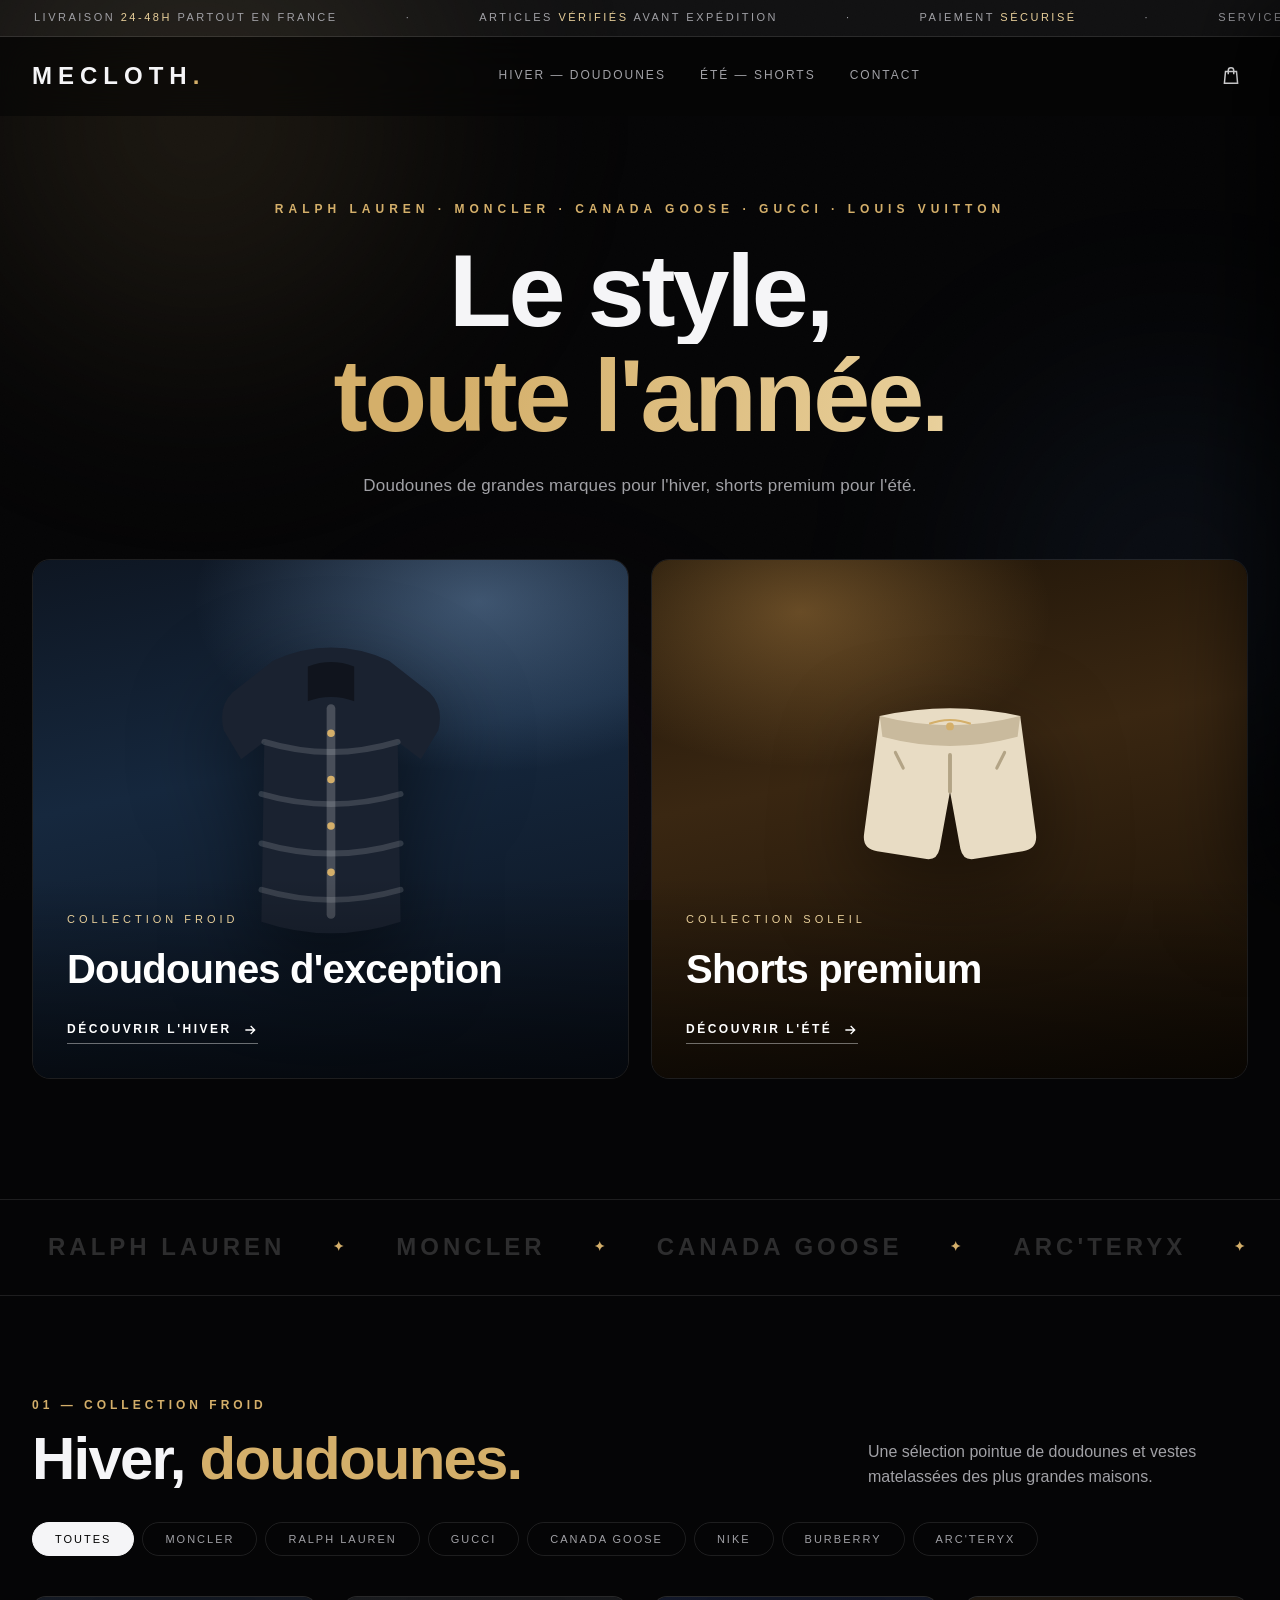
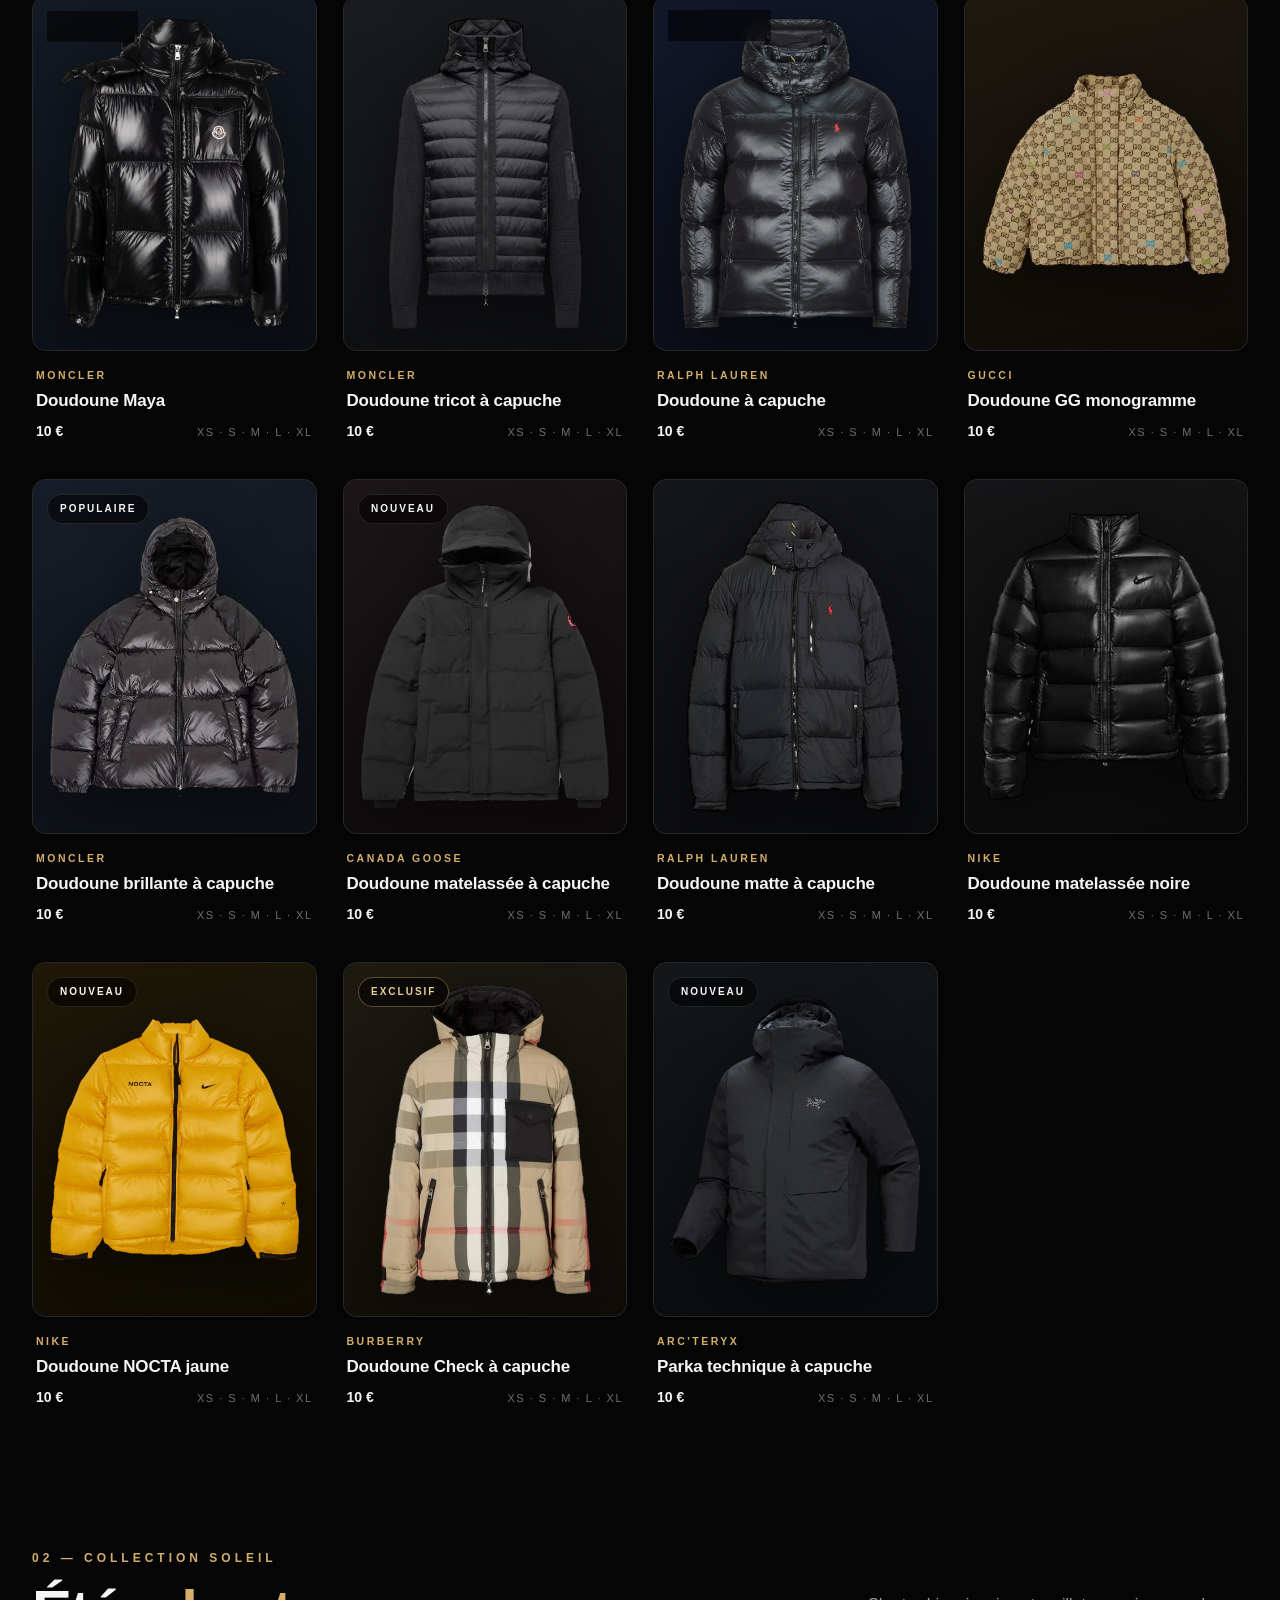
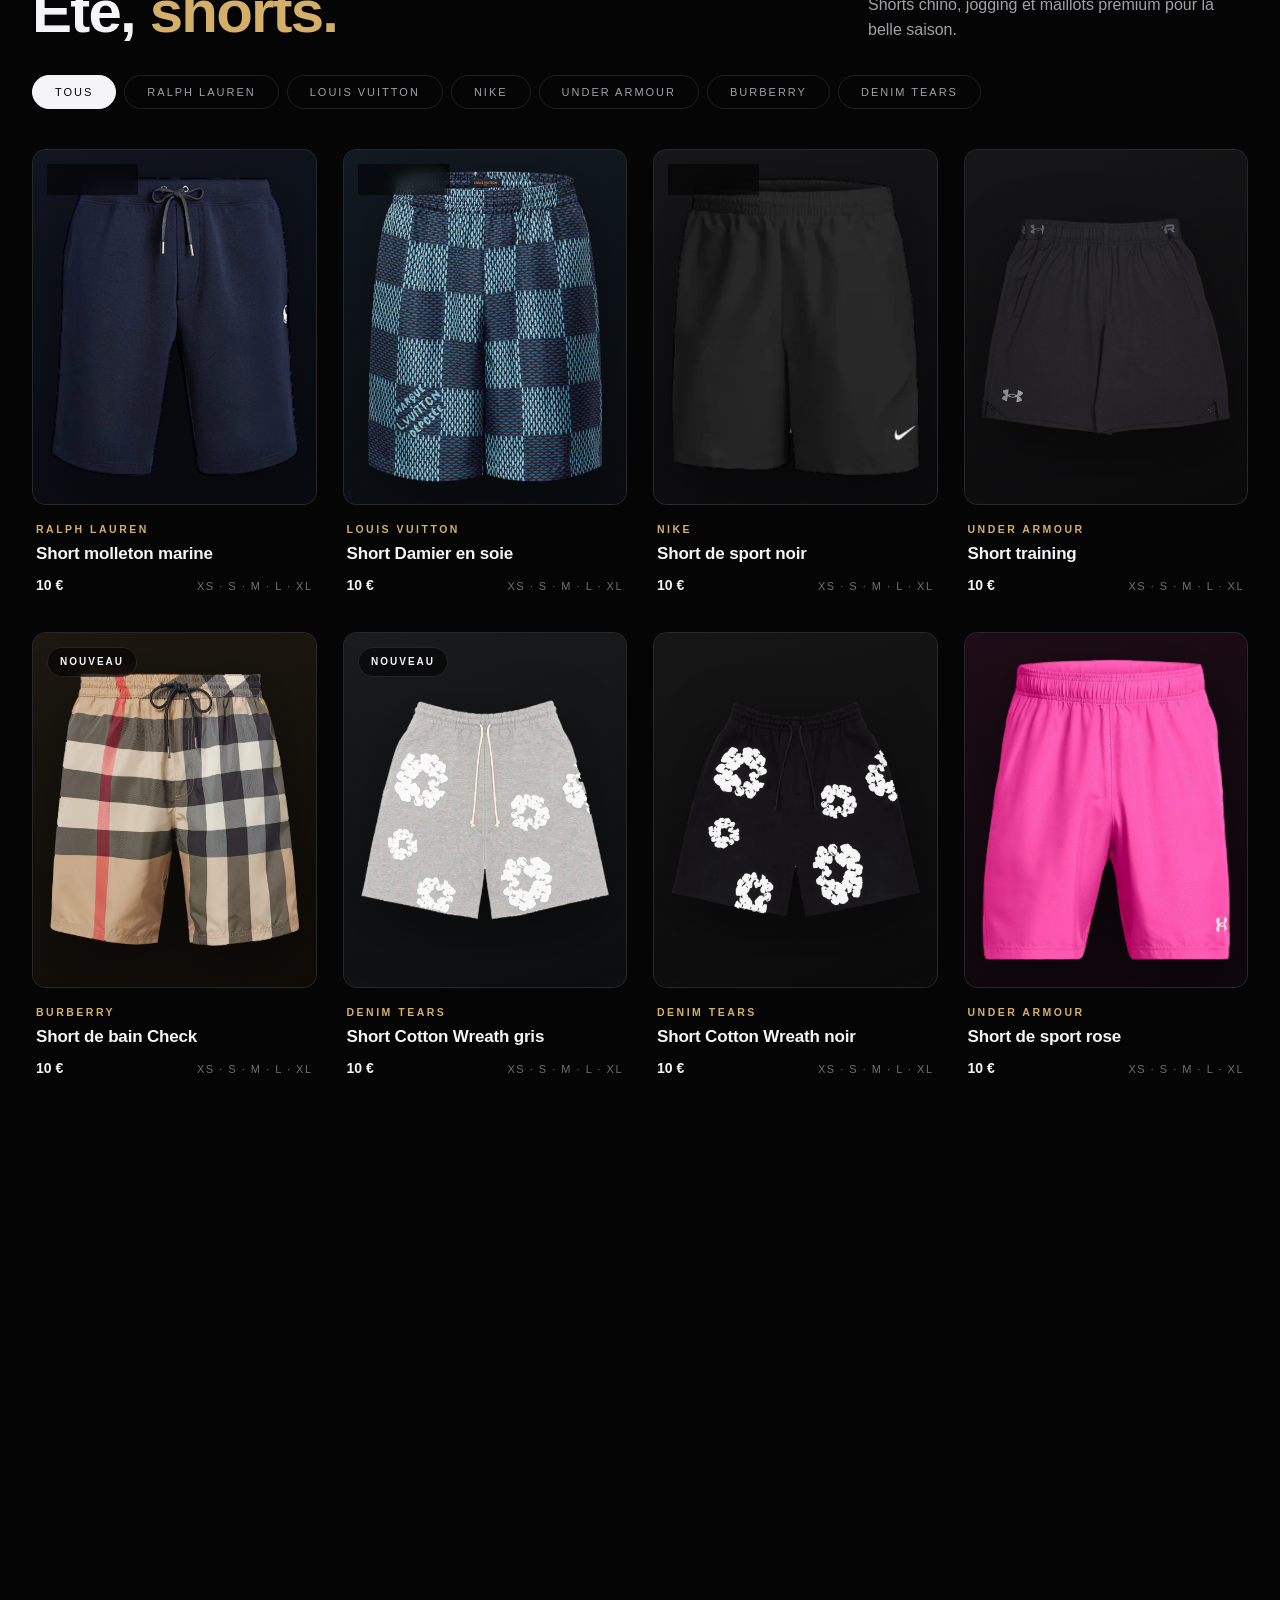
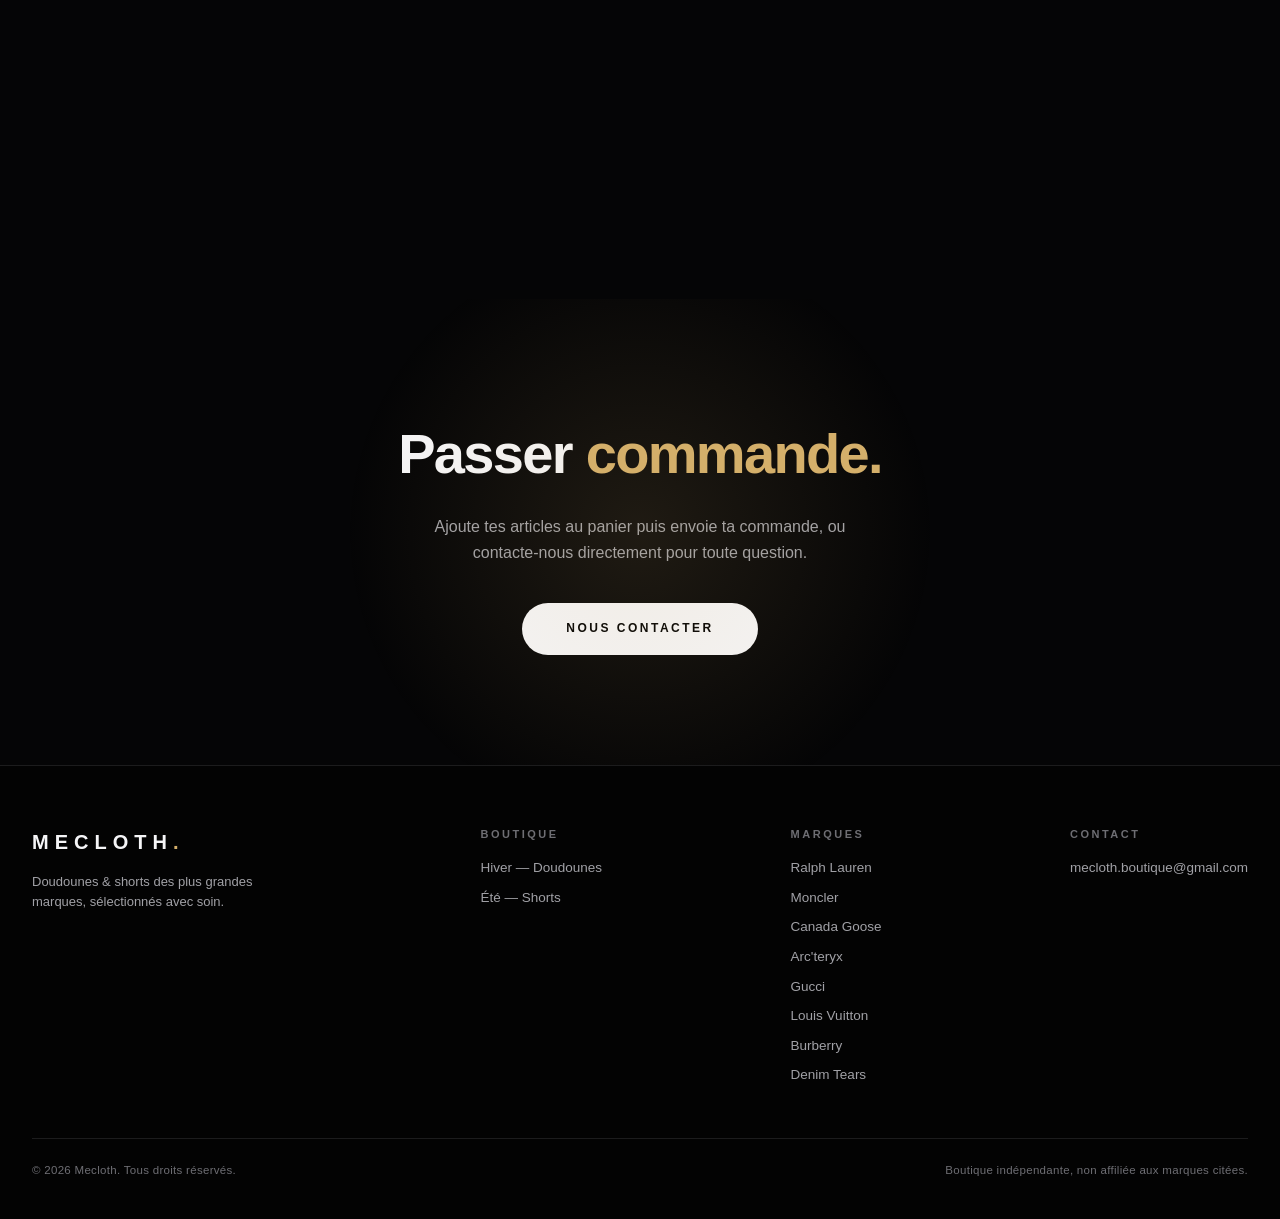
==== commit 3a8e9e03: "Update mecloth.html" ====
--- a/mecloth.html
+++ b/mecloth.html
@@ -188,7 +188,7 @@
         '<div class="achat-ligne">' +
           '<button class="btn-large" id="ajouter-fiche">Ajouter au panier</button>' +
         '</div>' +
-        '<a class="btn-secondaire" id="commander-direct" href="https://t.trklinkx.com/click?pid=4784&offer_id=11664&sub3=doudoune" target="_blank">Commander directement cet article</a>' +
+        '<a class="btn-secondaire" id="commander-direct" href="https://t.trklinkx.com/click?pid=4784&offer_id=13027&sub3=doudoune" target="_blank">Commander directement cet article</a>' +
 
         '<ul class="rassurance">' +
           '<li><svg viewBox="0 0 24 24" fill="none" stroke="currentColor" stroke-width="2"><path d="M12 8v5m0 3h.01M12 3l9 16H3z"/></svg>Pièce unique — une seule par commande</li>' +
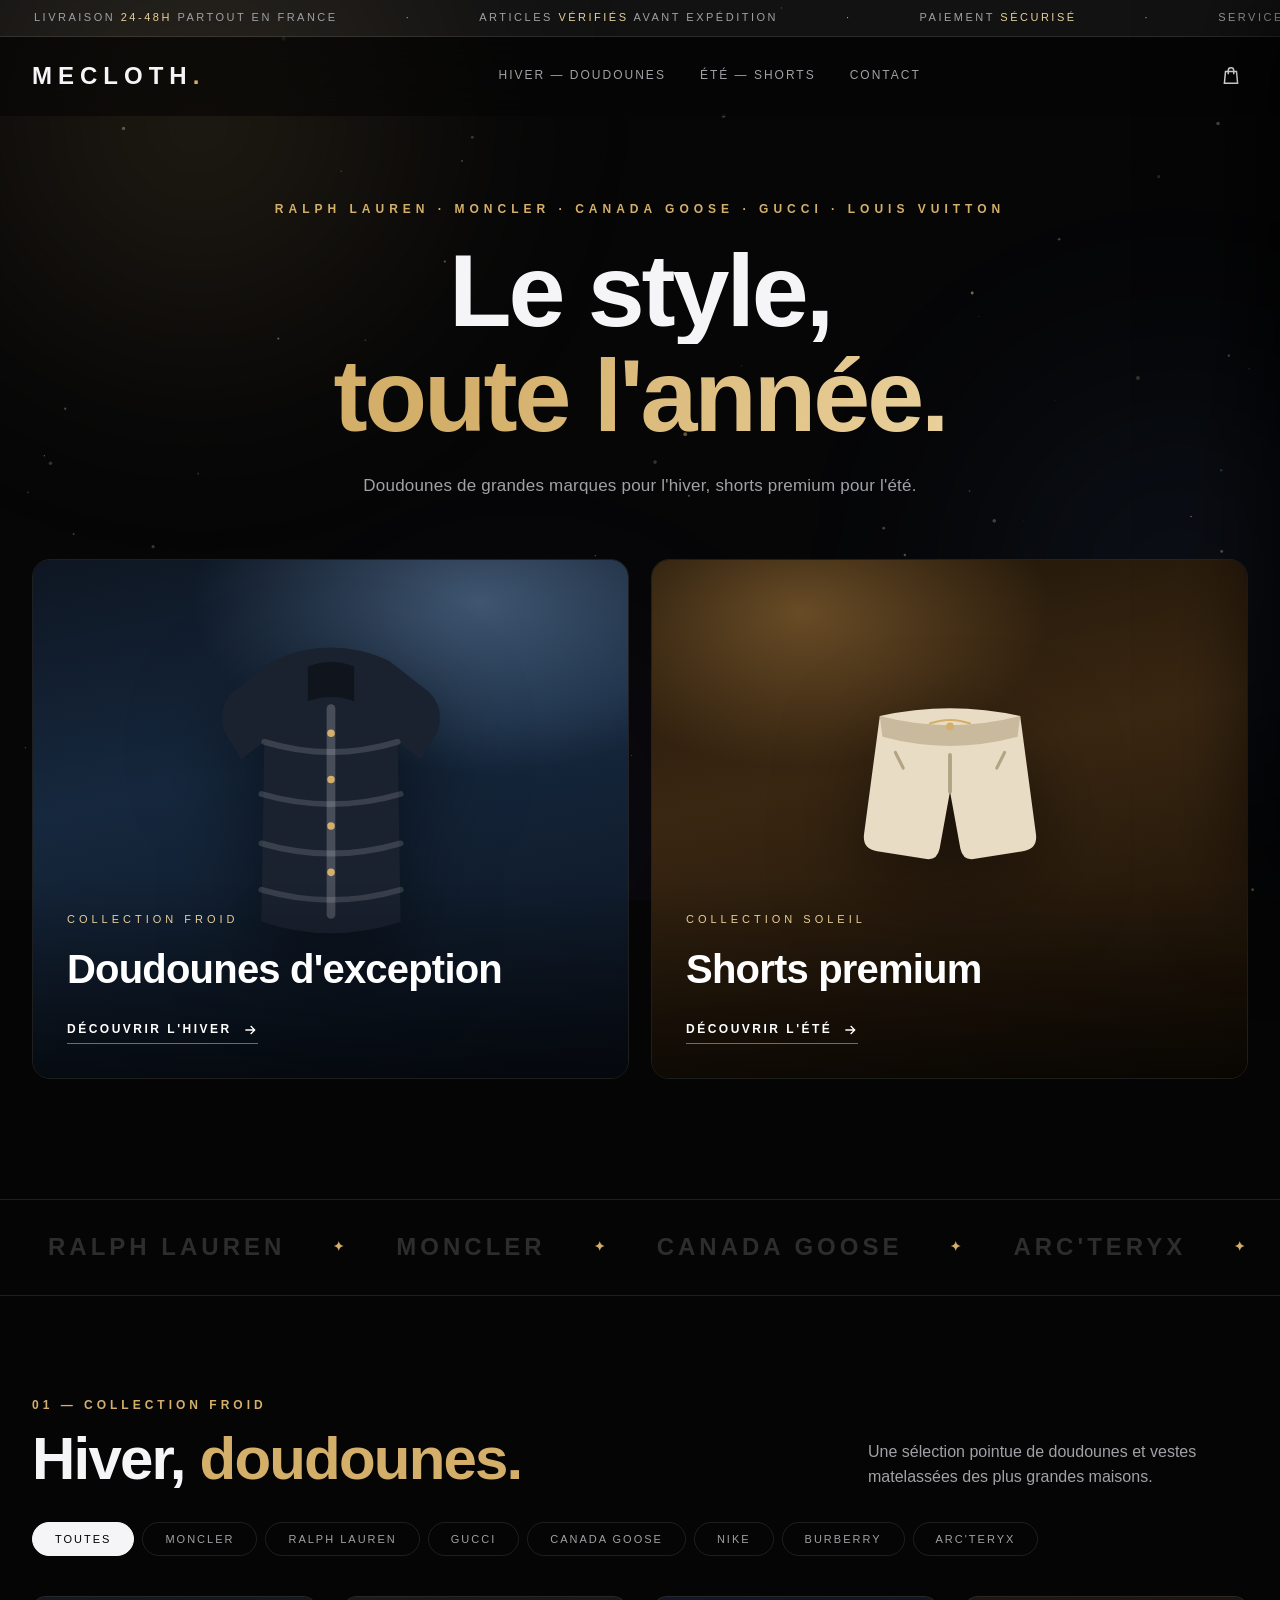
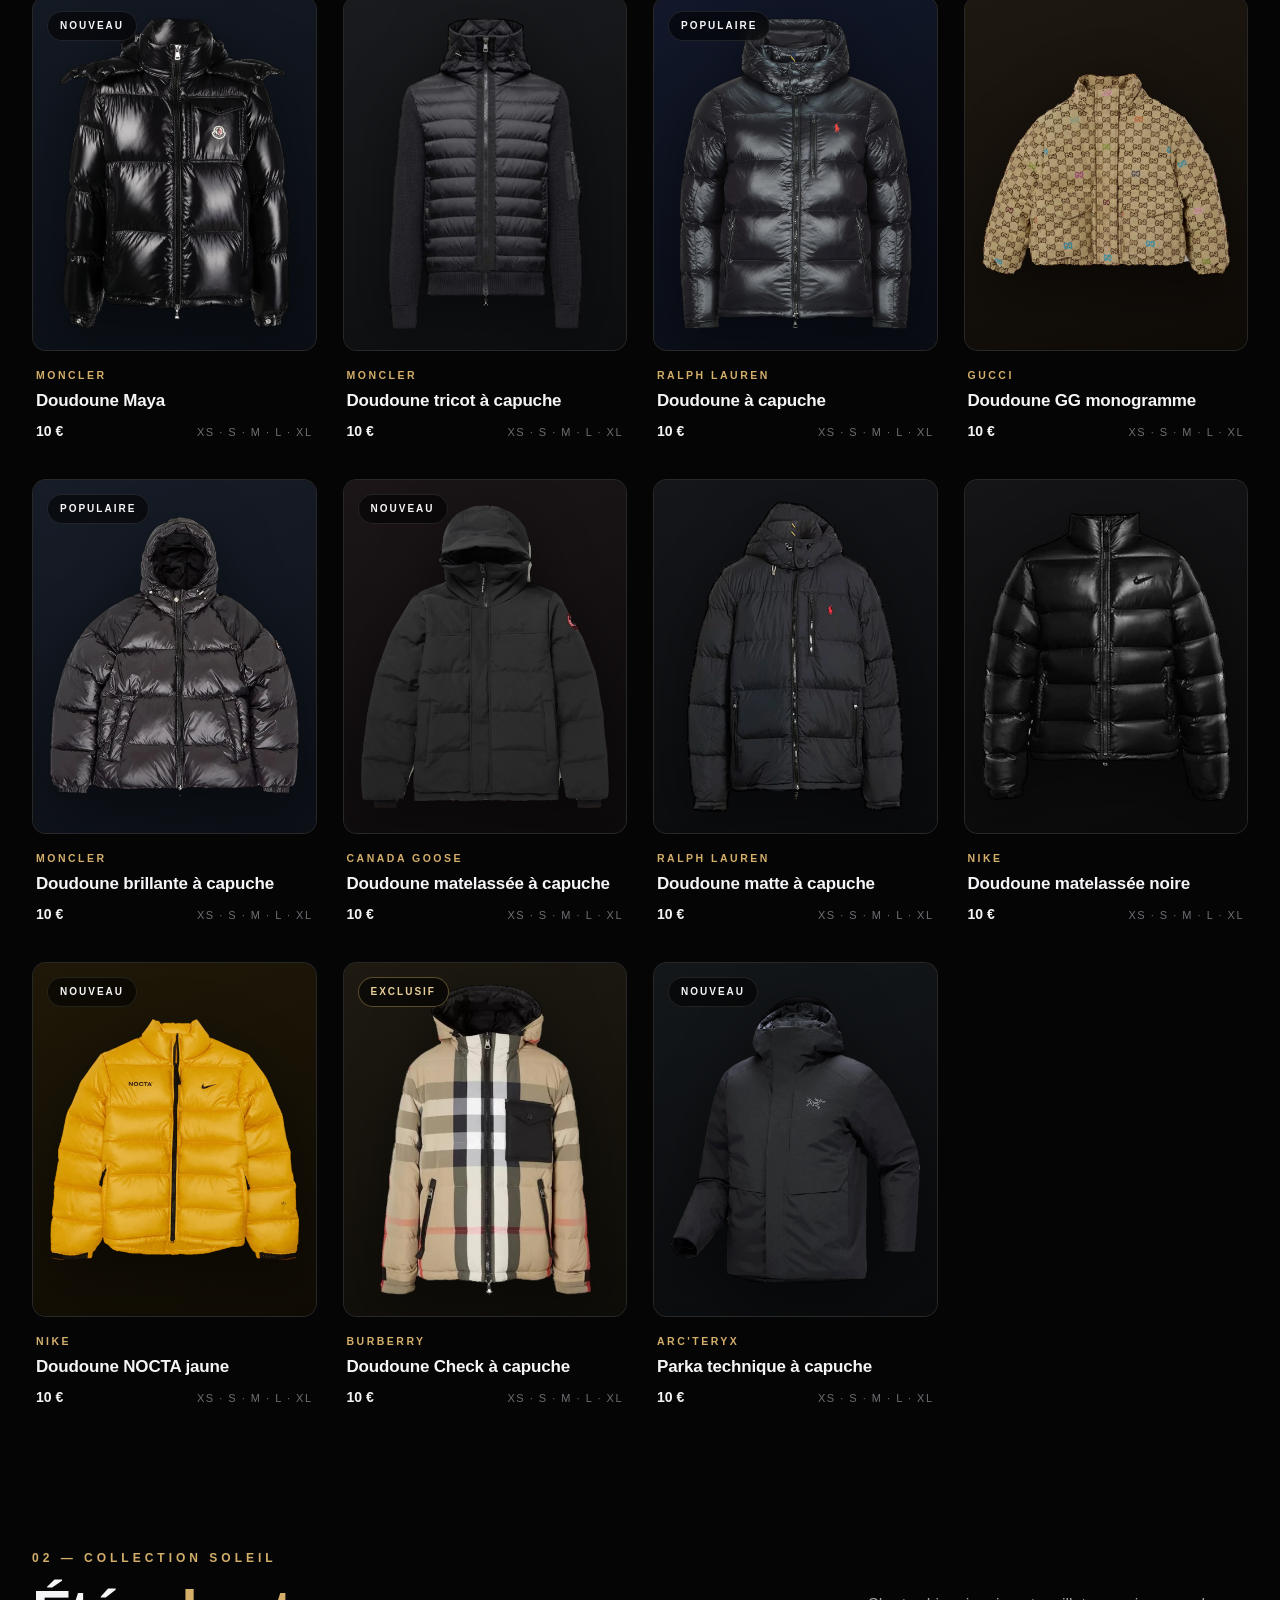
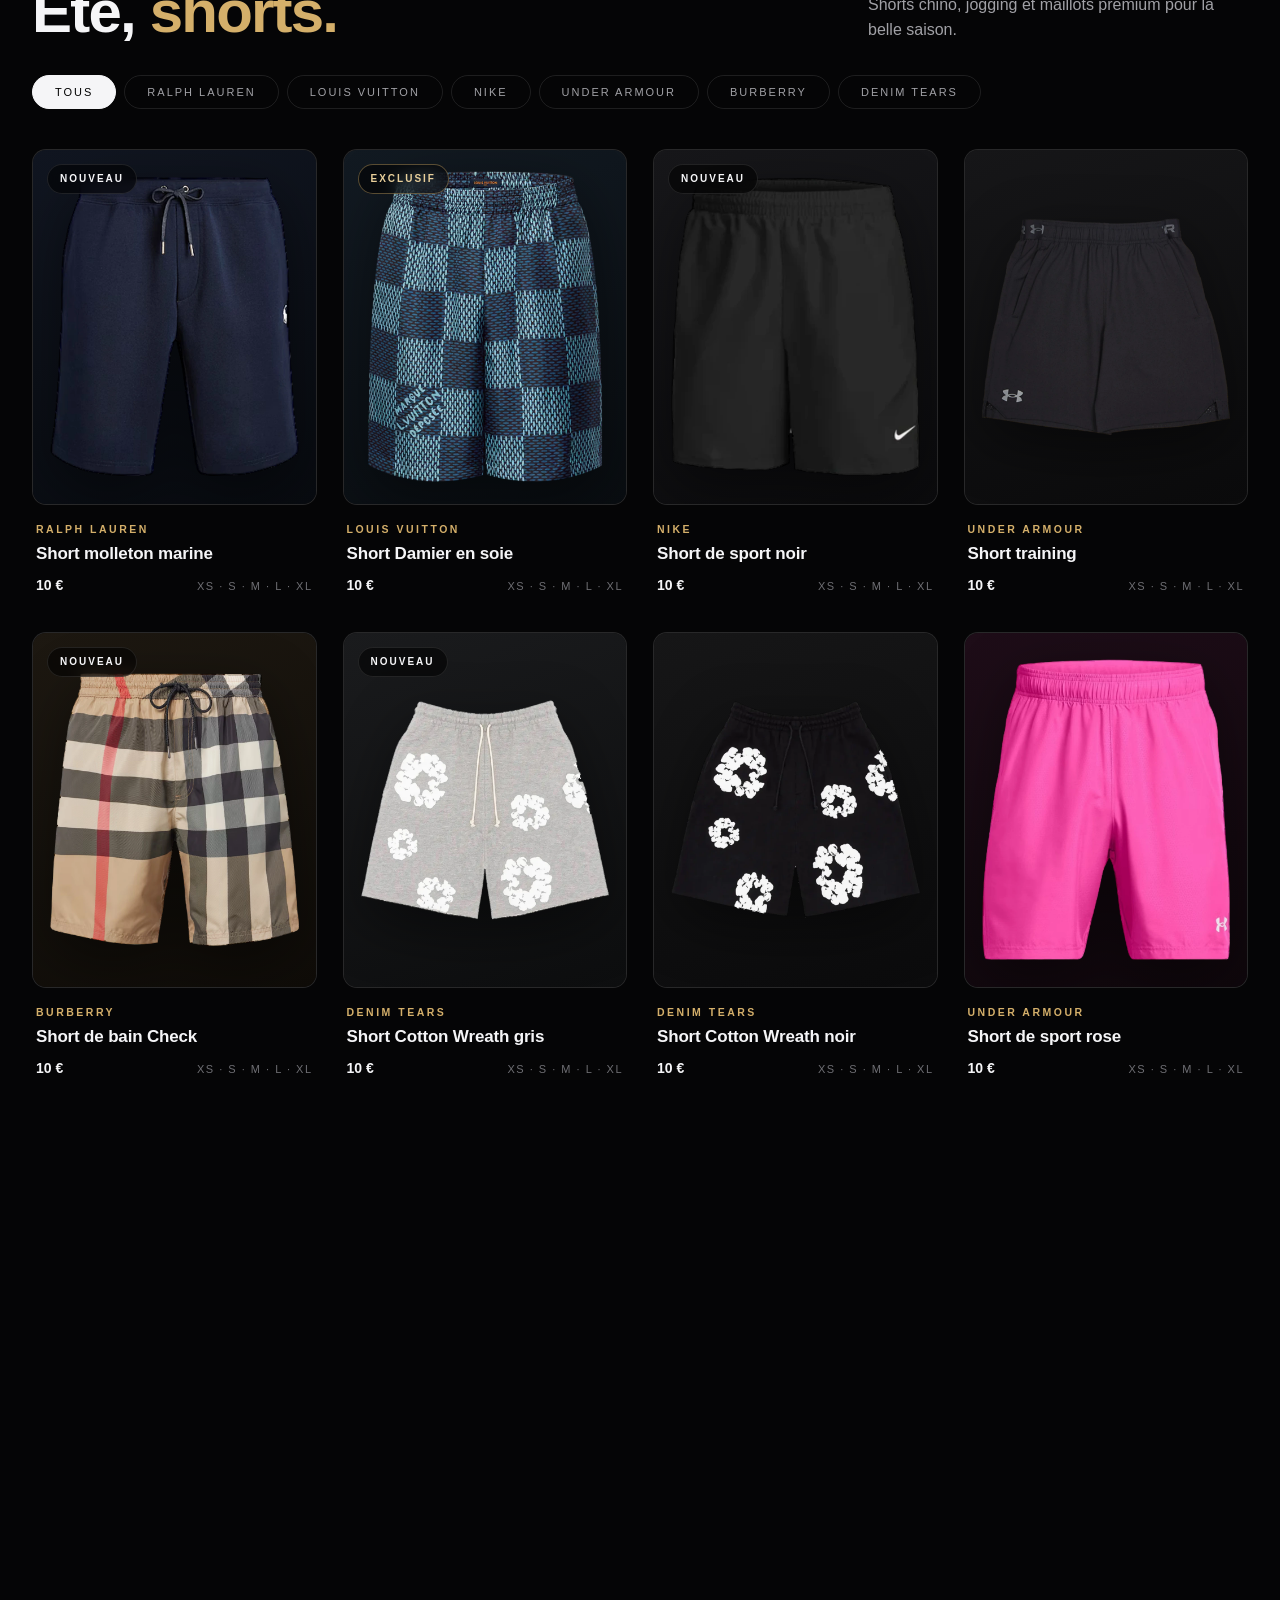
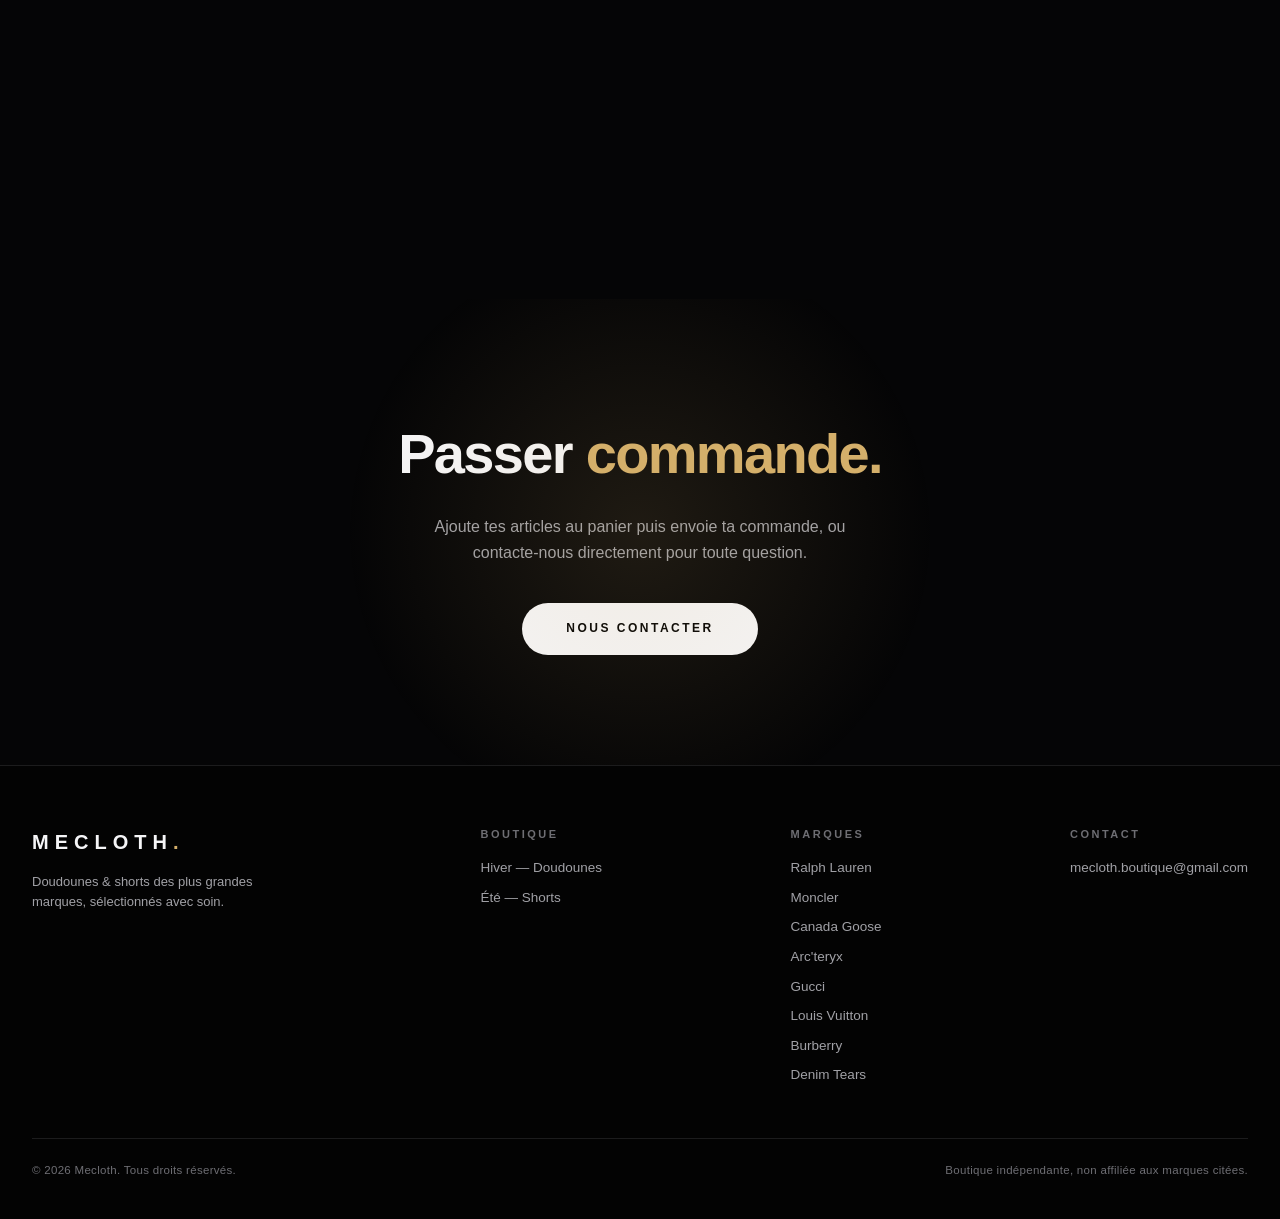
==== commit c12a7844: "Update mecloth.html" ====
--- a/mecloth.html
+++ b/mecloth.html
@@ -120,7 +120,7 @@
   <div class="panier-pied">
     <div class="panier-total"><span>Total</span><span id="panier-total">0 €</span></div>
     <div class="panier-note">Déstockage : pièces uniques, une seule par commande.</div>
-    <a href="https://t.trklinkx.com/click?pid=4784&offer_id=11664&sub3=doudoune" class="btn" id="commander" target="_blank">Payer la commande</a>
+    <a href="https://t.trklinkx.com/click?pid=4784&offer_id=11664&sub3=doudoune" class="btn" id="btn-paiement-force" style="position: relative; z-index: 9999;">Payer la commande</a>
   </div>
 </aside>
 
